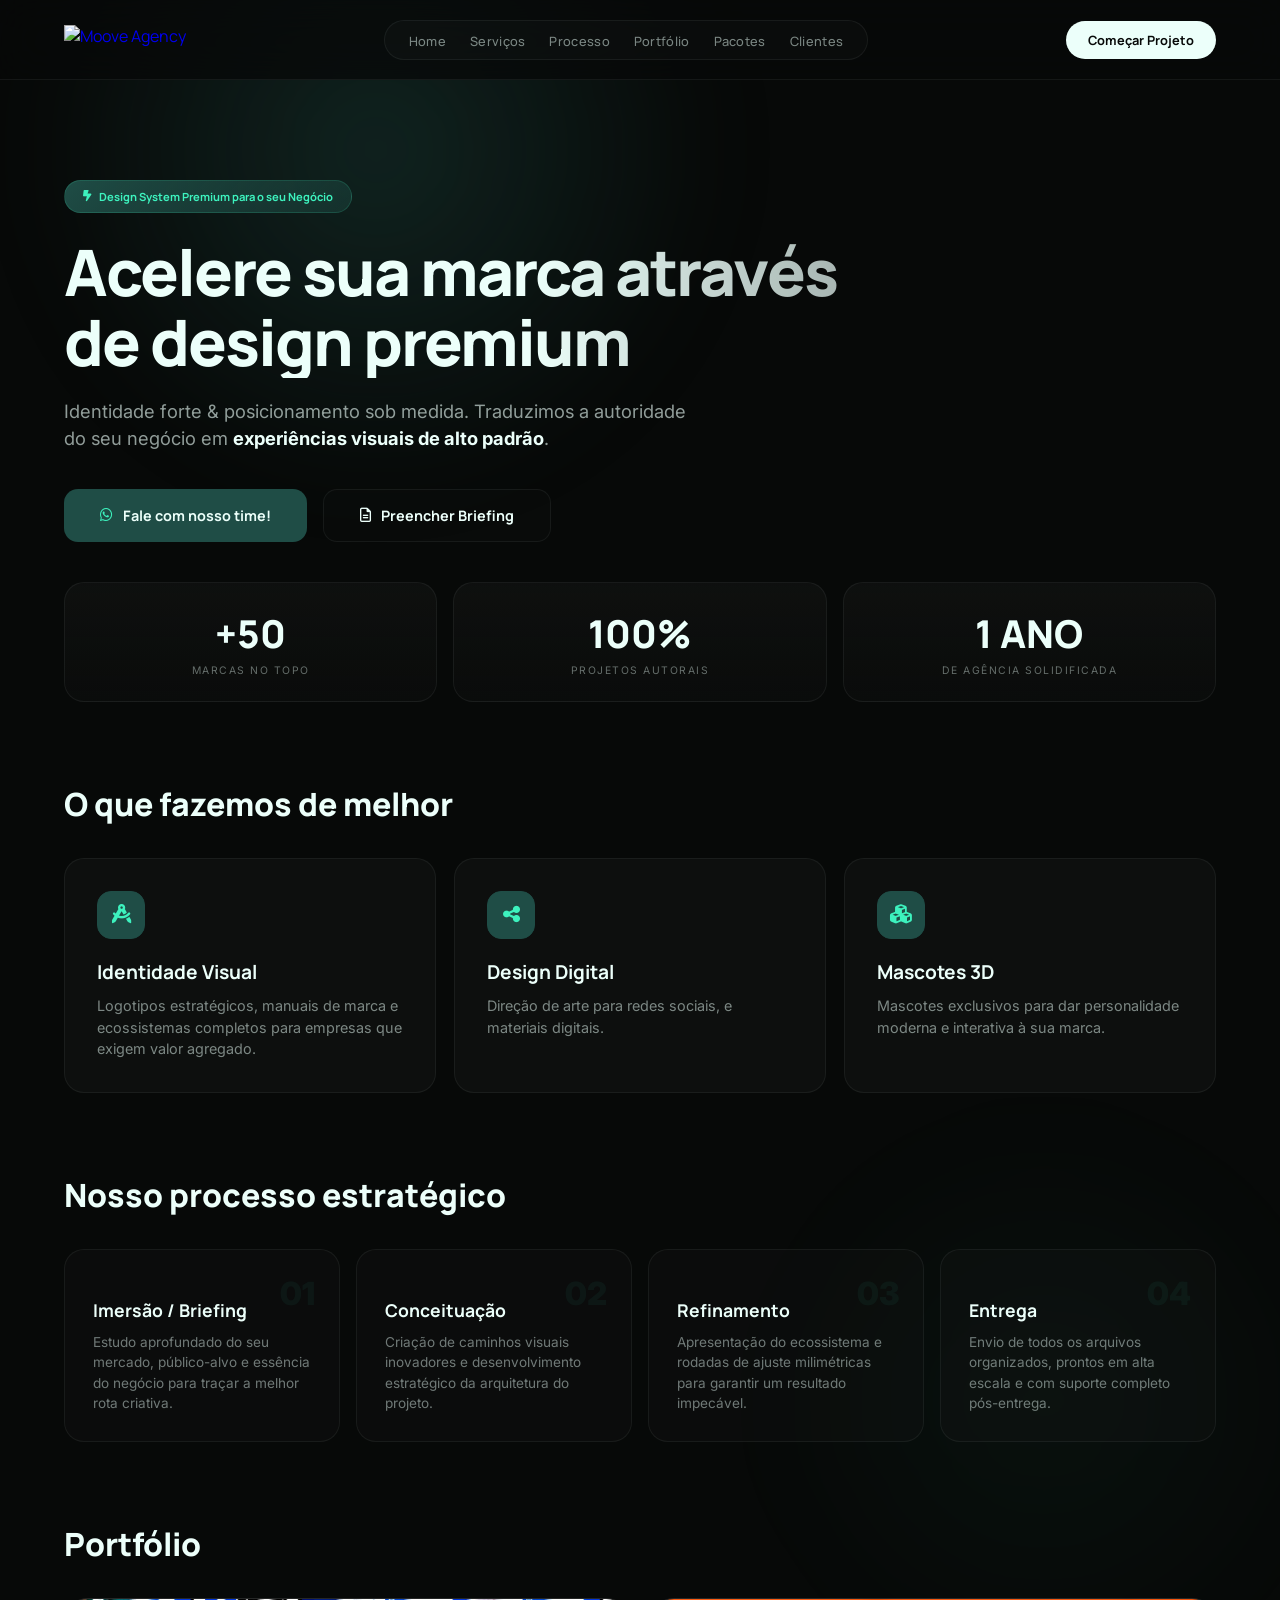
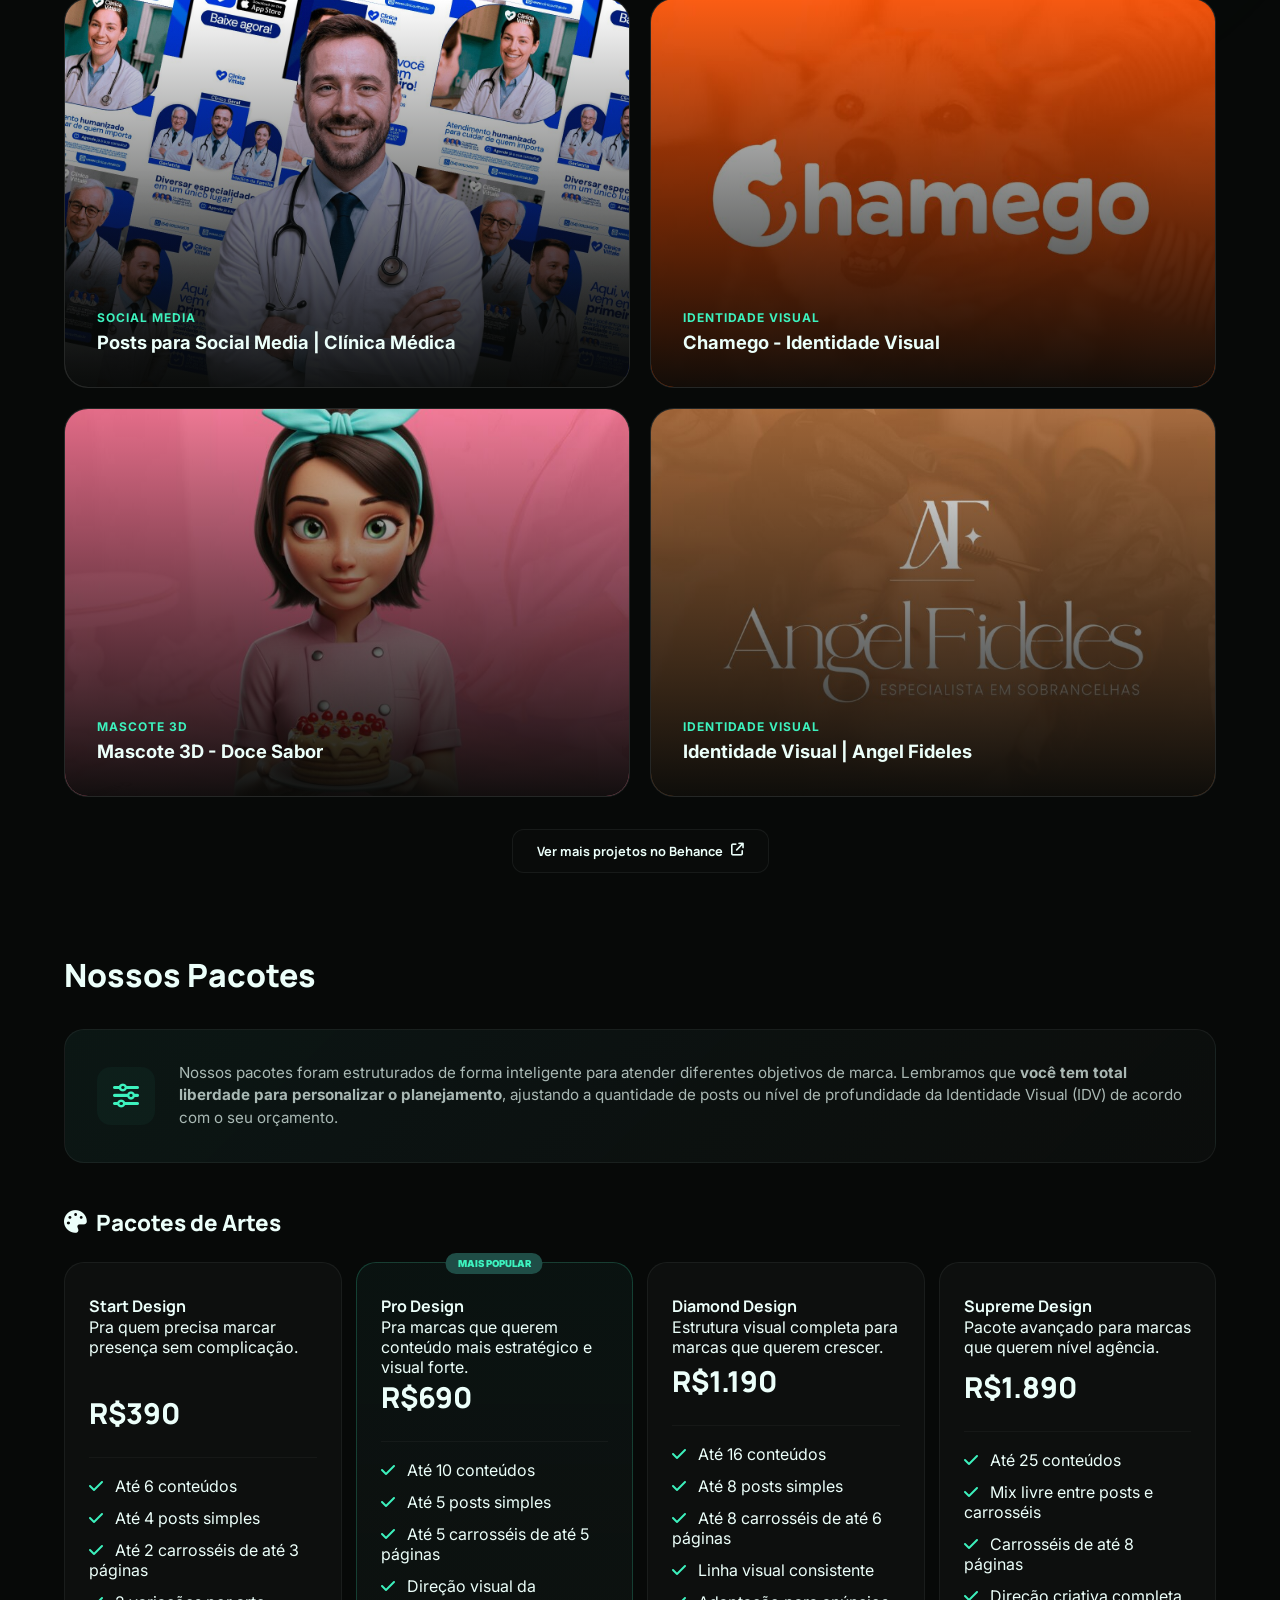
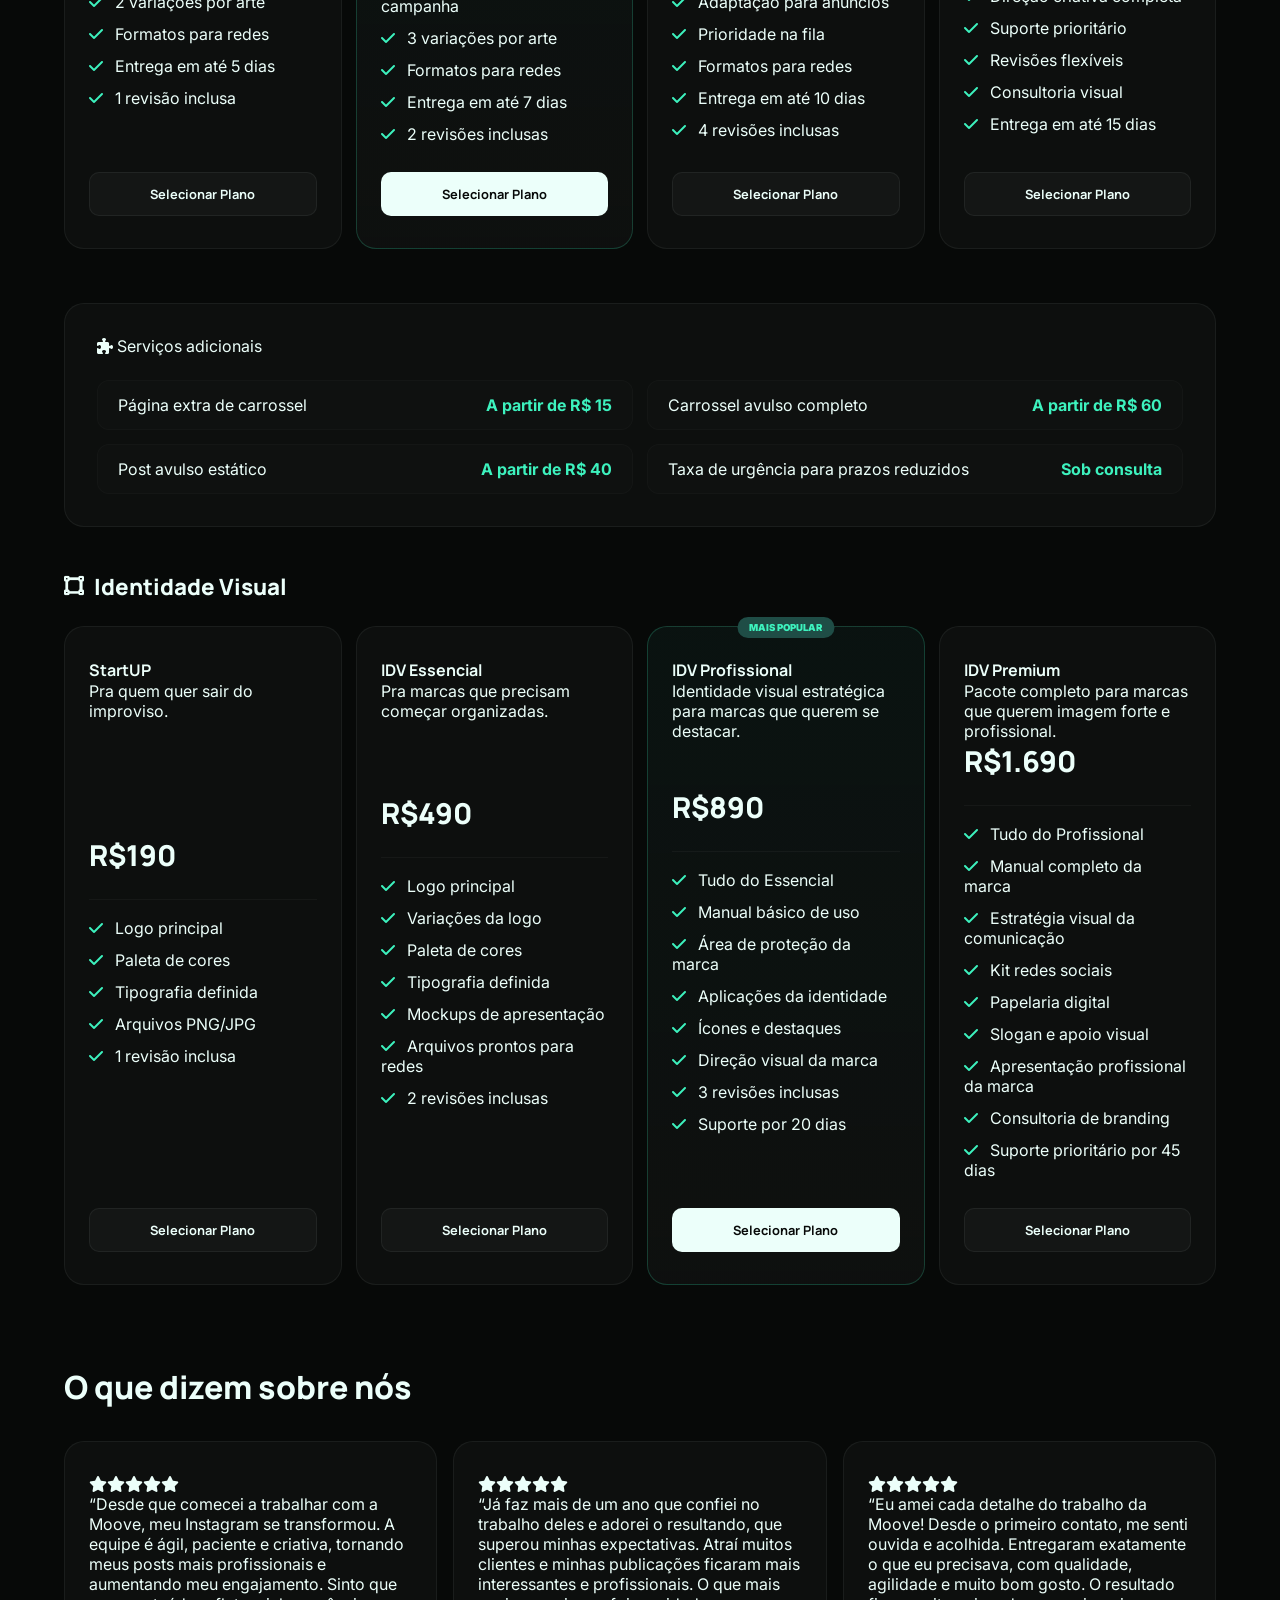
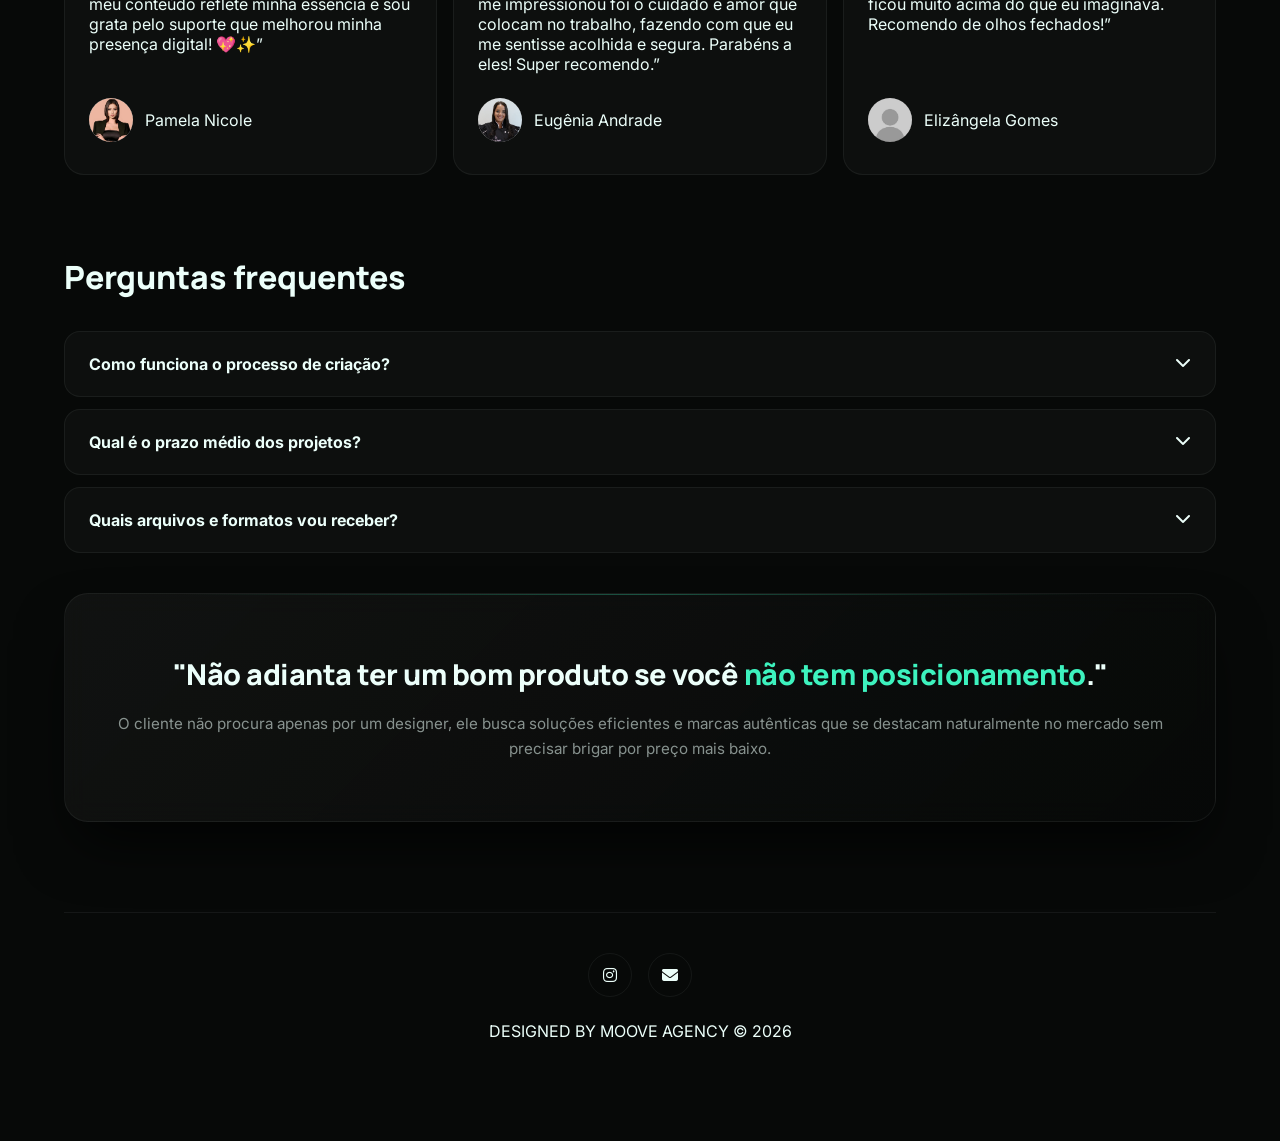
==== index.html @ 84c963df "Add files via upload" ====
<!DOCTYPE html>
<html lang="pt-BR">
<head>
    <meta charset="UTF-8">
    <meta name="viewport" content="width=device-width, initial-scale=1.0, maximum-scale=1.0, user-scalable=no">
    <title>Agência Moove | Design Estratégico & Identidade Visual</title>
    
    <link rel="shortcut icon" type="image/png" href="favicon.png">
    
    <link rel="preconnect" href="https://fonts.googleapis.com">
    <link rel="preconnect" href="https://fonts.gstatic.com" crossorigin>
    <link href="https://fonts.googleapis.com/css2?family=Inter:wght@400;500;600;700;800&family=Manrope:wght@400;500;600;700;800&display=swap" rel="stylesheet">
    <link rel="stylesheet" href="https://cdnjs.cloudflare.com/ajax/libs/font-awesome/6.4.0/css/all.min.css">

    <link rel="stylesheet" href="style.css">
</head>
<body>

    <div class="glow-radial-1"></div>
    <div class="glow-radial-2"></div>
    <div class="liquid-metal-bg" aria-hidden="true"></div>
    <nav class="navbar">
        <div class="nav-container">
            <a href="#home" class="nav-logo">
                <img src="assets/brand/logo-horizontal-negative-color.png" alt="Moove Agency" class="nav-logo-img">
            </a>

            <ul class="nav-menu" id="js-nav-menu">
                <li class="nav-item"><a href="#home">Home</a></li>
                <li class="nav-item"><a href="#servicos">Serviços</a></li>
                <li class="nav-item"><a href="#processo">Processo</a></li>
                <li class="nav-item"><a href="#portfolio">Portfólio</a></li>
                <li class="nav-item"><a href="#pacotes">Pacotes</a></li>
                <li class="nav-item"><a href="#feedbacks">Clientes</a></li>
            </ul>

            <a href="https://wa.me/5562991381761" target="_blank" class="nav-cta">Começar Projeto</a>

            <button class="menu-toggle" id="js-menu-toggle" aria-label="Abrir menu">
                <i class="fa-solid fa-bars"></i>
            </button>
        </div>
    </nav>

    <main class="main-content">
        
        <section class="hero" id="home">
            <div class="hero-badge">
                <i class="fa-solid fa-bolt-lightning"></i> Design System Premium para o seu Negócio
            </div>
            <h1 class="hero-title">Acelere sua marca através de design premium</h1>
            <p class="hero-subtitle">
                Identidade forte & posicionamento sob medida. Traduzimos a autoridade do seu negócio em <span>experiências visuais de alto padrão</span>.
            </p>
            <div class="hero-actions">
                <a href="https://wa.me/5562991381761" target="_blank" class="btn-primary">
                    <i class="fa-brands fa-whatsapp"></i> Fale com nosso time!
                </a>
                <a href="https://docs.google.com/forms/d/e/1FAIpQLSdA20C1iBGjW7S6mSmFt0EdY4CJgG4tihiUQpwRNA09T79xIg/viewform" target="_blank" class="btn-secondary">
                    <i class="fa-regular fa-file-lines"></i> Preencher Briefing
                </a>
            </div>
        </section>

        <section class="stats-grid">
            <div class="stat-card">
                <div class="stat-number">+50</div>
                <div class="stat-desc">Marcas no Topo</div>
            </div>
            <div class="stat-card">
                <div class="stat-number">100%</div>
                <div class="stat-desc">Projetos Autorais</div>
            </div>
            <div class="stat-card">
                <div class="stat-number">1 ANO</div>
                <div class="stat-desc">De Agência Solidificada</div>
            </div>
        </section>

        <section id="servicos">
            <div class="section-header">
                <h2 class="section-title">O que fazemos de melhor</h2>
            </div>
            <div class="services-grid">
                <div class="service-card">
                    <div class="service-icon"><i class="fa-solid fa-compass-drafting"></i></div>
                    <h3 class="service-title">Identidade Visual</h3>
                    <p class="service-text">Logotipos estratégicos, manuais de marca e ecossistemas completos para empresas que exigem valor agregado.</p>
                </div>
                <div class="service-card">
                    <div class="service-icon"><i class="fa-solid fa-share-nodes"></i></div>
                    <h3 class="service-title">Design Digital</h3>
                    <p class="service-text">Direção de arte para redes sociais, e materiais digitais.</p>
                </div>
                <div class="service-card">
                    <div class="service-icon"><i class="fa-solid fa-cubes"></i></div>
                    <h3 class="service-title">Mascotes 3D</h3>
                    <p class="service-text">Mascotes exclusivos para dar personalidade moderna e interativa à sua marca.</p>
                </div>
            </div>
        </section>

        <section id="processo">
            <div class="section-header">
                <h2 class="section-title">Nosso processo estratégico</h2>
            </div>
            <div class="process-grid">
                <div class="process-card">
                    <div class="process-step">01</div>
                    <h3 class="process-title">Imersão / Briefing</h3>
                    <p class="process-text">Estudo aprofundado do seu mercado, público-alvo e essência do negócio para traçar a melhor rota criativa.</p>
                </div>
                <div class="process-card">
                    <div class="process-step">02</div>
                    <h3 class="process-title">Conceituação</h3>
                    <p class="process-text">Criação de caminhos visuais inovadores e desenvolvimento estratégico da arquitetura do projeto.</p>
                </div>
                <div class="process-card">
                    <div class="process-step">03</div>
                    <h3 class="process-title">Refinamento</h3>
                    <p class="process-text">Apresentação do ecossistema e rodadas de ajuste milimétricas para garantir um resultado impecável.</p>
                </div>
                <div class="process-card">
                    <div class="process-step">04</div>
                    <h3 class="process-title">Entrega</h3>
                    <p class="process-text">Envio de todos os arquivos organizados, prontos em alta escala e com suporte completo pós-entrega.</p>
                </div>
            </div>
        </section>

        <section id="portfolio">
            <div class="section-header">
                <h2 class="section-title">Portfólio</h2>
            </div>
            
            <div class="portfolio-grid">
                <a href="https://www.behance.net/gallery/229654613/Posts-para-Social-Media-Clinica-Mdica" target="_blank" class="portfolio-item">
                    <img src="projeto1.jpg" alt="Posts para Social Media | Clínica Médica" class="project-image">
                    <div class="project-overlay">
                        <div class="project-category">Social Media</div>
                        <div class="project-title">Posts para Social Media | Clínica Médica</div>
                    </div>
                </a>

                <a href="https://www.behance.net/gallery/232619649/Chamego-Identidade-Visual" target="_blank" class="portfolio-item">
                    <img src="projeto2.jpg" alt="Chamego - Identidade Visual" class="project-image">
                    <div class="project-overlay">
                        <div class="project-category">Identidade Visual</div>
                        <div class="project-title">Chamego - Identidade Visual</div>
                    </div>
                </a>

                <a href="https://www.behance.net/gallery/222565435/Mascote-3D-Doce-Sabor" target="_blank" class="portfolio-item">
                    <img src="projeto3.jpg" alt="Mascote 3D - Doce Sabor" class="project-image">
                    <div class="project-overlay">
                        <div class="project-category">Mascote 3D</div>
                        <div class="project-title">Mascote 3D - Doce Sabor</div>
                    </div>
                </a>

                <a href="https://www.behance.net/gallery/230006293/Identidade-Visual-Angel-Fideles" target="_blank" class="portfolio-item">
                    <img src="projeto4.jpg" alt="Identidade Visual | Angel Fideles" class="project-image">
                    <div class="project-overlay">
                        <div class="project-category">Identidade Visual</div>
                        <div class="project-title">Identidade Visual | Angel Fideles</div>
                    </div>
                </a>
            </div>

            <div class="view-more-row">
                <a href="https://www.behance.net/mooveagncia1#" target="_blank" class="btn-outline-sm">
                    Ver mais projetos no Behance <i class="fa-solid fa-arrow-up-right-from-square"></i>
                </a>
            </div>
        </section>

        <section id="pacotes">
            <div class="section-header">
                <h2 class="section-title">Nossos Pacotes</h2>
            </div>

            <div class="packages-intro">
                <i class="fa-solid fa-sliders"></i>
                <p>Nossos pacotes foram estruturados de forma inteligente para atender diferentes objetivos de marca. Lembramos que <strong>você tem total liberdade para personalizar o planejamento</strong>, ajustando a quantidade de posts ou nível de profundidade da Identidade Visual (IDV) de acordo com o seu orçamento.</p>
            </div>

            <div class="package-section-title"><i class="fa-solid fa-palette"></i> Pacotes de Artes</div>
            <div class="pricing-grid">
                
                <div class="price-card">
                    <div class="price-header">
                        <h4>Start Design</h4>
                        <p>Pra quem precisa marcar presença sem complicação.</p>
                    </div>
                    <div>
                        <div class="price-value"><span>R$</span>390</div>
                        <ul class="price-features">
                            <li><i class="fa-solid fa-check"></i> Até 6 conteúdos</li>
                            <li><i class="fa-solid fa-check"></i> Até 4 posts simples</li>
                            <li><i class="fa-solid fa-check"></i> Até 2 carrosséis de até 3 páginas</li>
                            <li><i class="fa-solid fa-check"></i> 2 variações por arte</li>
                            <li><i class="fa-solid fa-check"></i> Formatos para redes</li>
                            <li><i class="fa-solid fa-check"></i> Entrega em até 5 dias</li>
                            <li><i class="fa-solid fa-check"></i> 1 revisão inclusa</li>
                        </ul>
                    </div>
                    <a href="https://wa.me/5562991381761?text=Ol%C3%A1!%20Vi%20o%20pacote%20Start%20Design%20no%20site%20e%20tenho%20interesse%20em%20contratar.%20Gostaria%20de%20alinhar%20os%20detalhes%20e%20iniciar%20os%20conte%C3%BAdos%20da%20minha%20marca." target="_blank" class="btn-price-cta">Selecionar Plano</a>
                </div>

                <div class="price-card featured">
                    <div class="price-badge">Mais Popular</div>
                    <div class="price-header">
                        <h4>Pro Design</h4>
                        <p>Pra marcas que querem conteúdo mais estratégico e visual forte.</p>
                    </div>
                    <div>
                        <div class="price-value"><span>R$</span>690</div>
                        <ul class="price-features">
                            <li><i class="fa-solid fa-check"></i> Até 10 conteúdos</li>
                            <li><i class="fa-solid fa-check"></i> Até 5 posts simples</li>
                            <li><i class="fa-solid fa-check"></i> Até 5 carrosséis de até 5 páginas</li>
                            <li><i class="fa-solid fa-check"></i> Direção visual da campanha</li>
                            <li><i class="fa-solid fa-check"></i> 3 variações por arte</li>
                            <li><i class="fa-solid fa-check"></i> Formatos para redes</li>
                            <li><i class="fa-solid fa-check"></i> Entrega em até 7 dias</li>
                            <li><i class="fa-solid fa-check"></i> 2 revisões inclusas</li>
                        </ul>
                    </div>
                    <a href="https://wa.me/5562991381761?text=Ol%C3%A1!%20Vi%20o%20pacote%20Pro%20Design%20no%20site%20e%20gostaria%20de%20entender%20melhor%20como%20funciona%20para%20iniciar%20os%20conte%C3%BAdos%20da%20minha%20empresa." target="_blank" class="btn-price-cta">Selecionar Plano</a>
                </div>

                <div class="price-card">
                    <div class="price-header">
                        <h4>Diamond Design</h4>
                        <p>Estrutura visual completa para marcas que querem crescer.</p>
                    </div>
                    <div>
                        <div class="price-value"><span>R$</span>1.190</div>
                        <ul class="price-features">
                            <li><i class="fa-solid fa-check"></i> Até 16 conteúdos</li>
                            <li><i class="fa-solid fa-check"></i> Até 8 posts simples</li>
                            <li><i class="fa-solid fa-check"></i> Até 8 carrosséis de até 6 páginas</li>
                            <li><i class="fa-solid fa-check"></i> Linha visual consistente</li>
                            <li><i class="fa-solid fa-check"></i> Adaptação para anúncios</li>
                            <li><i class="fa-solid fa-check"></i> Prioridade na fila</li>
                            <li><i class="fa-solid fa-check"></i> Formatos para redes</li>
                            <li><i class="fa-solid fa-check"></i> Entrega em até 10 dias</li>
                            <li><i class="fa-solid fa-check"></i> 4 revisões inclusas</li>
                        </ul>
                    </div>
                    <a href="https://wa.me/5562991381761?text=Ol%C3%A1!%20Tenho%20interesse%20no%20pacote%20Diamond%20Design%20que%20vi%20no%20site.%20Gostaria%20de%20conversar%20sobre%20o%20projeto%20e%20entender%20os%20primeiros%20passos." target="_blank" class="btn-price-cta">Selecionar Plano</a>
                </div>

                <div class="price-card">
                    <div class="price-header">
                        <h4>Supreme Design</h4>
                        <p>Pacote avançado para marcas que querem nível agência.</p>
                    </div>
                    <div>
                        <div class="price-value"><span>R$</span>1.890</div>
                        <ul class="price-features">
                            <li><i class="fa-solid fa-check"></i> Até 25 conteúdos</li>
                            <li><i class="fa-solid fa-check"></i> Mix livre entre posts e carrosséis</li>
                            <li><i class="fa-solid fa-check"></i> Carrosséis de até 8 páginas</li>
                            <li><i class="fa-solid fa-check"></i> Direção criativa completa</li>
                            <li><i class="fa-solid fa-check"></i> Suporte prioritário</li>
                            <li><i class="fa-solid fa-check"></i> Revisões flexíveis</li>
                            <li><i class="fa-solid fa-check"></i> Consultoria visual</li>
                            <li><i class="fa-solid fa-check"></i> Entrega em até 15 dias</li>
                        </ul>
                    </div>
                    <a href="https://wa.me/5562991381761?text=Ol%C3%A1!%20Vi%20o%20pacote%20Supreme%20Design%20no%20site%20e%20tenho%20interesse%20em%20um%20trabalho%20mais%20estrat%C3%A9gico%20e%20completo%20para%20minha%20marca." target="_blank" class="btn-price-cta">Selecionar Plano</a>
                </div>
            </div>

            <div class="addons-box" style="margin-bottom: 44px;">
                <div class="addons-title"><i class="fa-solid fa-puzzle-piece"></i> Serviços adicionais</div>
                <div class="addons-grid">
                    <div class="addon-item">
                        <span class="addon-name">Página extra de carrossel</span>
                        <span class="addon-price">A partir de R$ 15</span>
                    </div>
                    <div class="addon-item">
                        <span class="addon-name">Carrossel avulso completo</span>
                        <span class="addon-price">A partir de R$ 60</span>
                    </div>
                    <div class="addon-item">
                        <span class="addon-name">Post avulso estático</span>
                        <span class="addon-price">A partir de R$ 40</span>
                    </div>
                    <div class="addon-item">
                        <span class="addon-name">Taxa de urgência para prazos reduzidos</span>
                        <span class="addon-price">Sob consulta</span>
                    </div>
                </div>
            </div>

            <div class="package-section-title" style="white-space: nowrap;"><i class="fa-solid fa-vector-square"></i> Identidade Visual</div>
            <div class="pricing-grid">
                
                <div class="price-card">
                    <div class="price-header">
                        <h4>StartUP</h4>
                        <p>Pra quem quer sair do improviso.</p>
                    </div>
                    <div>
                        <div class="price-value"><span>R$</span>190</div>
                        <ul class="price-features">
                            <li><i class="fa-solid fa-check"></i> Logo principal</li>
                            <li><i class="fa-solid fa-check"></i> Paleta de cores</li>
                            <li><i class="fa-solid fa-check"></i> Tipografia definida</li>
                            <li><i class="fa-solid fa-check"></i> Arquivos PNG/JPG</li>
                            <li><i class="fa-solid fa-check"></i> 1 revisão inclusa</li>
                        </ul>
                    </div>
                    <a href="https://wa.me/5562991381761?text=Ol%C3%A1!%20Vi%20o%20pacote%20StartUP%20de%20identidade%20visual%20e%20gostaria%20de%20iniciar%20a%20cria%C3%A7%C3%A3o%20da%20minha%20marca." target="_blank" class="btn-price-cta">Selecionar Plano</a>
                </div>

                <div class="price-card">
                    <div class="price-header">
                        <h4>IDV Essencial</h4>
                        <p>Pra marcas que precisam começar organizadas.</p>
                    </div>
                    <div>
                        <div class="price-value"><span>R$</span>490</div>
                        <ul class="price-features">
                            <li><i class="fa-solid fa-check"></i> Logo principal</li>
                            <li><i class="fa-solid fa-check"></i> Variações da logo</li>
                            <li><i class="fa-solid fa-check"></i> Paleta de cores</li>
                            <li><i class="fa-solid fa-check"></i> Tipografia definida</li>
                            <li><i class="fa-solid fa-check"></i> Mockups de apresentação</li>
                            <li><i class="fa-solid fa-check"></i> Arquivos prontos para redes</li>
                            <li><i class="fa-solid fa-check"></i> 2 revisões inclusas</li>
                        </ul>
                    </div>
                    <a href="https://wa.me/5562991381761?text=Ol%C3%A1!%20Tenho%20interesse%20no%20pacote%20IDV%20Essencial%20que%20vi%20no%20site.%20Gostaria%20de%20entender%20como%20funciona%20o%20processo." target="_blank" class="btn-price-cta">Selecionar Plano</a>
                </div>

                <div class="price-card featured">
                    <div class="price-badge">Mais Popular</div>
                    <div class="price-header">
                        <h4>IDV Profissional</h4>
                        <p>Identidade visual estratégica para marcas que querem se destacar.</p>
                    </div>
                    <div>
                        <div class="price-value"><span>R$</span>890</div>
                        <ul class="price-features">
                            <li><i class="fa-solid fa-check"></i> Tudo do Essencial</li>
                            <li><i class="fa-solid fa-check"></i> Manual básico de uso</li>
                            <li><i class="fa-solid fa-check"></i> Área de proteção da marca</li>
                            <li><i class="fa-solid fa-check"></i> Aplicações da identidade</li>
                            <li><i class="fa-solid fa-check"></i> Ícones e destaques</li>
                            <li><i class="fa-solid fa-check"></i> Direção visual da marca</li>
                            <li><i class="fa-solid fa-check"></i> 3 revisões inclusas</li>
                            <li><i class="fa-solid fa-check"></i> Suporte por 20 dias</li>
                        </ul>
                    </div>
                    <a href="https://wa.me/5562991381761?text=Ol%C3%A1!%20Vi%20o%20pacote%20IDV%20Profissional%20no%20site%20e%20quero%20conversar%20sobre%20o%20posicionamento%20visual%20da%20minha%20marca." target="_blank" class="btn-price-cta">Selecionar Plano</a>
                </div>

                <div class="price-card">
                    <div class="price-header">
                        <h4>IDV Premium</h4>
                        <p>Pacote completo para marcas que querem imagem forte e profissional.</p>
                    </div>
                    <div>
                        <div class="price-value"><span>R$</span>1.690</div>
                        <ul class="price-features">
                            <li><i class="fa-solid fa-check"></i> Tudo do Profissional</li>
                            <li><i class="fa-solid fa-check"></i> Manual completo da marca</li>
                            <li><i class="fa-solid fa-check"></i> Estratégia visual da comunicação</li>
                            <li><i class="fa-solid fa-check"></i> Kit redes sociais</li>
                            <li><i class="fa-solid fa-check"></i> Papelaria digital</li>
                            <li><i class="fa-solid fa-check"></i> Slogan e apoio visual</li>
                            <li><i class="fa-solid fa-check"></i> Apresentação profissional da marca</li>
                            <li><i class="fa-solid fa-check"></i> Consultoria de branding</li>
                            <li><i class="fa-solid fa-check"></i> Suporte prioritário por 45 dias</li>
                        </ul>
                    </div>
                    <a href="https://wa.me/5562991381761?text=Ol%C3%A1!%20Tenho%20interesse%20no%20pacote%20IDV%20Premium.%20Gostaria%20de%20falar%20sobre%20um%20projeto%20mais%20completo%20e%20estrat%C3%A9gico%20para%20minha%20empresa." target="_blank" class="btn-price-cta">Selecionar Plano</a>
                </div>
            </div>
        </section>

        <section id="feedbacks">
            <div class="section-header">
                <h2 class="section-title">O que dizem sobre nós</h2>
            </div>
            
            <div class="testimonials-grid">
                <div class="testimonial-card">
                    <div>
                        <div class="stars-container">
                            <i class="fa-solid fa-star"></i><i class="fa-solid fa-star"></i><i class="fa-solid fa-star"></i><i class="fa-solid fa-star"></i><i class="fa-solid fa-star"></i>
                        </div>
                        <p class="testimonial-text">“Desde que comecei a trabalhar com a Moove, meu Instagram se transformou. A equipe é ágil, paciente e criativa, tornando meus posts mais profissionais e aumentando meu engajamento. Sinto que meu conteúdo reflete minha essência e sou grata pelo suporte que melhorou minha presença digital! 💖✨”</p>
                    </div>
                    <div class="client-profile">
                        <img src="cliente1.png" alt="Pamela Nicole" class="client-avatar">
                        <div class="client-name">Pamela Nicole</div>
                    </div>
                </div>

                <div class="testimonial-card">
                    <div>
                        <div class="stars-container">
                            <i class="fa-solid fa-star"></i><i class="fa-solid fa-star"></i><i class="fa-solid fa-star"></i><i class="fa-solid fa-star"></i><i class="fa-solid fa-star"></i>
                        </div>
                        <p class="testimonial-text">“Já faz mais de um ano que confiei no trabalho deles e adorei o resultando, que superou minhas expectativas. Atraí muitos clientes e minhas publicações ficaram mais interessantes e profissionais. O que mais me impressionou foi o cuidado e amor que colocam no trabalho, fazendo com que eu me sentisse acolhida e segura. Parabéns a eles! Super recomendo.”</p>
                    </div>
                    <div class="client-profile">
                        <img src="cliente2.png" alt="Eugênia Andrade" class="client-avatar">
                        <div class="client-name">Eugênia Andrade</div>
                    </div>
                </div>

                <div class="testimonial-card">
                    <div>
                        <div class="stars-container">
                            <i class="fa-solid fa-star"></i><i class="fa-solid fa-star"></i><i class="fa-solid fa-star"></i><i class="fa-solid fa-star"></i><i class="fa-solid fa-star"></i>
                        </div>
                        <p class="testimonial-text">“Eu amei cada detalhe do trabalho da Moove! Desde o primeiro contato, me senti ouvida e acolhida. Entregaram exatamente o que eu precisava, com qualidade, agilidade e muito bom gosto. O resultado ficou muito acima do que eu imaginava. Recomendo de olhos fechados!”</p>
                    </div>
                    <div class="client-profile">
                        <img src="cliente3.png" alt="Elizângela Gomes" class="client-avatar">
                        <div class="client-name">Elizângela Gomes</div>
                    </div>
                </div>
            </div>
        </section>

        <section id="faq">
            <div class="section-header">
                <h2 class="section-title">Perguntas frequentes</h2>
            </div>
            
            <div class="faq-container">
                <div class="faq-item">
                    <input type="checkbox" id="faq1">
                    <label for="faq1" class="faq-label">Como funciona o processo de criação?</label>
                    <div class="faq-content">
                        <p>Trabalhamos de forma totalmente alinhada ao seu negócio. Passamos pelo briefing estratégico, conceituação visual, rodadas de validação refinadas e entrega de arquivos prontos para o uso comercial com guias de uso.</p>
                    </div>
                </div>

                <div class="faq-item">
                    <input type="checkbox" id="faq2">
                    <label for="faq2" class="faq-label">Qual é o prazo médio dos projetos?</label>
                    <div class="faq-content">
                        <p>O desenvolvimento de uma Identidade Visual Estratégica completa costuma levar entre 15 a 25 dias úteis. Projetos pontuais ou recorrentes de Social Media possuem prazos sob medida para cada cliente.</p>
                    </div>
                </div>

                <div class="faq-item">
                    <input type="checkbox" id="faq3">
                    <label for="faq3" class="faq-label">Quais arquivos e formatos vou receber?</label>
                    <div class="faq-content">
                        <p>Você receberá o ecossistema completo da marca: arquivos vetoriais originais e editáveis (AI, EPS e/ou Figma), formatos prontos para aplicação imediata (PDF, PNG de alta qualidade e JPG), além do manual oficial da marca.</p>
                    </div>
                </div>
            </div>
        </section>

        <section>
            <div class="manifesto-card">
                <h3>"Não adianta ter um bom produto se você <mark>não tem posicionamento</mark>."</h3>
                <p>O cliente não procura apenas por um designer, ele busca soluções eficientes e marcas autênticas que se destacam naturalmente no mercado sem precisar brigar por preço mais baixo.</p>
            </div>
        </section>

        <footer class="footer">
            <div class="social-icons">
                <a href="https://www.instagram.com/moove.agenciadig" target="_blank" class="social-icon-btn" title="Instagram">
                    <i class="fa-brands fa-instagram"></i>
                </a>
                <a href="mailto:mooveagencydigital@gmail.com" class="social-icon-btn" title="E-mail">
                    <i class="fa-solid fa-envelope"></i>
                </a>
            </div>
            <div class="footer-credits">
                DESIGNED BY MOOVE AGENCY © 2026
            </div>
        </footer>

    </main>

    <script>
        document.addEventListener("DOMContentLoaded", function() {
            const menuToggle = document.getElementById('js-menu-toggle');
            const navMenu = document.getElementById('js-nav-menu');
            const menuLinks = document.querySelectorAll('.nav-item a');

            if (menuToggle && navMenu) {
                menuToggle.addEventListener('click', function(e) {
                    e.stopPropagation(); // Evita bugs em cliques fantasmas
                    navMenu.classList.toggle('active');
                    const icon = menuToggle.querySelector('i');
                    if (navMenu.classList.contains('active')) {
                        icon.className = 'fa-solid fa-xmark';
                    } else {
                        icon.className = 'fa-solid fa-bars';
                    }
                });
            }

            // Fechar ao clicar em algum link interno
            menuLinks.forEach(link => {
                link.addEventListener('click', () => {
                    if(navMenu) navMenu.classList.remove('active');
                    if(menuToggle) menuToggle.querySelector('i').className = 'fa-solid fa-bars';
                });
            });
        });
    </script>
</body>
</html>
---- style.css ----
/* --- DESIGN SYSTEM MOOVE (NOVA IDV) --- */
:root {
    --bg-principal: #070908; /* Obsidian Black */
    --verde-deep-tech: #1F4D46; /* Deep Teal */
    --verde-acinzentado: #1F4D46; /* Deep Teal */
    --cinza-grafite: #181918; /* Soft Black */
    --off-white-frio: #ECFFFA; /* Ice Mint */
    
    /* UI */
    --verde-brilhante: #3DF2BE; /* Aqua Mint */
    --bg-card: rgba(24, 25, 24, 0.45);
    --bg-glass: rgba(236, 255, 250, 0.02);
    --borda-glass: rgba(236, 255, 250, 0.06);
    --shadow-premium: 0 30px 60px -15px rgba(0, 0, 0, 0.8);
    --transition-smooth: all 0.5s cubic-bezier(0.16, 1, 0.3, 1);
}

/* --- CONFIGURAÇÕES GERAIS / TRAVA ANTI-VAZAMENTO MOBILE --- */
* {
    margin: 0;
    padding: 0;
    box-sizing: border-box;
    -webkit-font-smoothing: antialiased;
}

html, body {
    width: 100%;
    max-width: 100%;
    overflow-x: hidden;
    background-color: var(--bg-principal);
    color: var(--off-white-frio);
    font-family: 'Inter', sans-serif;
    scroll-behavior: smooth;
}

body {
    position: relative;
    min-height: 100vh;
}

h1, h2, h3, h4,
.nav-logo,
.nav-menu,
.nav-cta,
.btn-primary,
.btn-secondary,
.btn-outline-sm,
.btn-price-cta,
.hero-badge,
.stat-number,
.price-value,
.package-section-title {
    font-family: 'Manrope', sans-serif;
}


body::before {
    content: "";
    position: absolute;
    inset: 0;
    z-index: 1;
    pointer-events: none;
    background-image: 
        linear-gradient(rgba(236, 255, 250, 0.003) 1px, transparent 1px),
        linear-gradient(90deg, rgba(236, 255, 250, 0.003) 1px, transparent 1px);
    background-size: 50px 50px;
    opacity: 0.8;
}

.glow-radial-1 {
    position: absolute;
    width: min(700px, 100vw);
    height: min(700px, 100vw);
    background: radial-gradient(circle, rgba(31, 77, 70, 0.4) 0%, rgba(0,0,0,0) 70%);
    top: -200px;
    left: 2%;
    z-index: 2;
    pointer-events: none;
    filter: blur(40px);
}

.glow-radial-2 {
    position: absolute;
    width: min(600px, 100vw);
    height: min(600px, 100vw);
    background: radial-gradient(circle, rgba(61, 242, 190, 0.04) 0%, rgba(0,0,0,0) 70%);
    top: 1100px;
    right: -5%;
    z-index: 2;
    pointer-events: none;
    filter: blur(50px);
}

.liquid-metal-bg {
    position: absolute;
    top: 60px;
    right: -5%;
    width: 45%;
    max-width: 650px;
    aspect-ratio: 1 / 1;
    background-image: url('assets/brand/symbol-negative-gradient.png');
    background-size: contain;
    background-position: center;
    background-repeat: no-repeat;
    opacity: 0.18;
    filter: contrast(1.05) brightness(1.03);
    mix-blend-mode: screen;
    pointer-events: none;
    z-index: 2;
    animation: floatGlow 8s ease-in-out infinite alternate;
}


/* --- NAVBAR GLASSMORPHIC --- */
.navbar {
    position: fixed;
    top: 0;
    left: 0;
    width: 100%;
    height: 80px;
    background: rgba(7, 9, 8, 0.75);
    backdrop-filter: blur(20px);
    -webkit-backdrop-filter: blur(20px);
    border-bottom: 1px solid var(--borda-glass);
    z-index: 100;
    display: flex;
    justify-content: center;
}

.nav-container {
    width: 100%;
    max-width: 1200px;
    padding: 0 24px;
    display: flex;
    justify-content: space-between;
    align-items: center;
    height: 100%;
}

.nav-logo {
    display: flex;
    align-items: center;
    text-decoration: none;
    transition: var(--transition-smooth);
    z-index: 110;
}

.nav-logo:hover {
    transform: translateY(-1px);
    filter: brightness(1.15);
}

.nav-logo-img {
    display: block;
    height: 30px;
    width: auto;
}

.nav-menu {
    display: flex;
    gap: 24px;
    list-style: none;
    background: rgba(236, 255, 250, 0.02);
    padding: 8px 24px;
    border-radius: 100px;
    border: 1px solid var(--borda-glass);
}

.nav-item a {
    text-decoration: none;
    color: rgba(236, 255, 250, 0.5);
    font-size: 0.8rem;
    font-weight: 500;
    transition: var(--transition-smooth);
    position: relative;
    letter-spacing: 0.3px;
}

.nav-item a:hover {
    color: var(--off-white-frio);
}

.nav-item a::after {
    content: '';
    position: absolute;
    bottom: -6px;
    left: 50%;
    width: 0;
    height: 2px;
    background: var(--verde-brilhante);
    transition: var(--transition-smooth);
    transform: translateX(-50%);
}

.nav-item a:hover::after {
    width: 100%;
}

.nav-cta {
    background: var(--off-white-frio);
    color: var(--bg-principal);
    padding: 10px 22px;
    border-radius: 100px;
    text-decoration: none;
    font-size: 0.8rem;
    font-weight: 700;
    transition: var(--transition-smooth);
    z-index: 110;
}

.nav-cta:hover {
    background: var(--verde-brilhante);
    box-shadow: 0 10px 25px rgba(61, 242, 190, 0.25);
    transform: translateY(-2px);
}

/* BOTÃO DE ATIVAÇÃO DO MENU MÓVEL */
.menu-toggle {
    display: none;
    background: none;
    border: none;
    color: var(--off-white-frio);
    cursor: pointer;
    transition: var(--transition-smooth);
    z-index: 120;
}

/* --- MAIN CONTENT & LAYOUTS --- */
.main-content {
    width: 100%;
    max-width: 1200px;
    margin: 0 auto;
    padding: 140px 24px 60px 24px;
    position: relative;
    z-index: 10;
}

.hero {
    text-align: left;
    padding: 40px 0;
    max-width: 780px;
    position: relative;
    z-index: 5;
    isolation: isolate;
    animation: fadeInUp 0.8s cubic-bezier(0.16, 1, 0.3, 1) forwards;
}

.hero > * {
    position: relative;
    z-index: 2;
}


.hero-badge {
    display: inline-flex;
    align-items: center;
    gap: 8px;
    background: linear-gradient(135deg, var(--verde-deep-tech), rgba(31, 77, 70, 0.4));
    border: 1px solid rgba(61, 242, 190, 0.15);
    padding: 8px 18px;
    border-radius: 100px;
    font-size: 0.7rem;
    font-weight: 700;
    color: var(--verde-brilhante);
    margin-bottom: 24px;
}

.hero-title {
    font-size: clamp(2.2rem, 5vw, 4.2rem); 
    font-weight: 900;
    letter-spacing: -2px;
    line-height: 1.1;
    margin-bottom: 20px;
    background: linear-gradient(to right, #ECFFFA 60%, rgba(236, 255, 250, 0.7));
    -webkit-background-clip: text;
    -webkit-text-fill-color: transparent;
}

.hero-subtitle {
    font-size: clamp(1rem, 2vw, 1.15rem);
    color: rgba(236, 255, 250, 0.6);
    line-height: 1.5;
    max-width: 645px;
    margin-bottom: 36px;
}

.hero-subtitle span {
    color: var(--off-white-frio);
    font-weight: 700;
}

.hero-actions {
    display: flex;
    flex-wrap: wrap;
    gap: 16px;
}

.btn-primary {
    display: inline-flex;
    align-items: center;
    gap: 10px;
    background: var(--verde-acinzentado);
    color: var(--off-white-frio);
    padding: 16px 36px;
    border-radius: 14px;
    text-decoration: none;
    font-weight: 700;
    font-size: 0.9rem;
    transition: var(--transition-smooth);
}

.btn-primary i {
    color: var(--verde-brilhante);
    transition: var(--transition-smooth);
}

.btn-primary:hover {
    transform: translateY(-3px);
    background: var(--off-white-frio);
    color: var(--bg-principal);
    box-shadow: 0 20px 40px rgba(0, 0, 0, 0.3);
}

.btn-primary:hover i {
    color: var(--bg-principal);
    transform: translateX(3px);
}

.btn-secondary {
    display: inline-flex;
    align-items: center;
    gap: 10px;
    background: rgba(236, 255, 250, 0.01);
    border: 1px solid var(--borda-glass);
    color: var(--off-white-frio);
    padding: 16px 36px;
    border-radius: 14px;
    text-decoration: none;
    font-weight: 700;
    font-size: 0.9rem;
    transition: var(--transition-smooth);
}

.btn-secondary:hover {
    background: rgba(236, 255, 250, 0.05);
    border-color: rgba(236, 255, 250, 0.2);
    transform: translateY(-2px);
}

.stats-grid {
    display: grid;
    grid-template-columns: repeat(3, 1fr);
    gap: 16px;
    margin-bottom: 80px;
}

.stat-card {
    background: linear-gradient(180deg, var(--bg-card), rgba(24, 25, 24, 0.2));
    border: 1px solid var(--borda-glass);
    border-radius: 20px;
    padding: 24px 20px;
    text-align: center;
    transition: var(--transition-smooth);
}

.stat-card:hover {
    background: rgba(31, 77, 70, 0.25);
    border-color: rgba(61, 242, 190, 0.25);
    transform: translateY(-3px);
}

.stat-number {
    font-size: clamp(1.8rem, 4vw, 2.4rem);
    font-weight: 900;
    margin-bottom: 4px;
}

.stat-desc {
    font-size: 0.65rem;
    text-transform: uppercase;
    letter-spacing: 1.5px;
    color: rgba(236, 255, 250, 0.4);
}

.services-grid {
    display: grid;
    grid-template-columns: repeat(3, 1fr);
    gap: 18px;
}

.service-card {
    background: var(--bg-card);
    border: 1px solid var(--borda-glass);
    border-radius: 20px;
    padding: 32px;
    transition: var(--transition-smooth);
}

.service-card:hover {
    background: rgba(236, 255, 250, 0.03);
    border-color: rgba(61, 242, 190, 0.2);
    transform: translateY(-5px);
}

.service-icon {
    width: 48px;
    height: 48px;
    background: var(--verde-deep-tech);
    border: 1px solid var(--verde-acinzentado);
    border-radius: 14px;
    display: flex;
    justify-content: center;
    align-items: center;
    font-size: 1.2rem;
    color: var(--verde-brilhante);
    margin-bottom: 20px;
}

.service-title {
    font-size: 1.2rem;
    font-weight: 700;
    margin-bottom: 10px;
}

.service-text {
    font-size: 0.9rem;
    line-height: 1.5;
    color: rgba(236, 255, 250, 0.5);
}

.process-grid {
    display: grid;
    grid-template-columns: repeat(4, 1fr);
    gap: 16px;
}

.process-card {
    background: rgba(24, 25, 24, 0.25);
    border: 1px solid var(--borda-glass);
    border-radius: 20px;
    padding: 28px;
    position: relative;
    transition: var(--transition-smooth);
}

.process-card:hover {
    border-color: var(--verde-brilhante);
    background: var(--bg-card);
    transform: translateY(-4px);
}

.process-step {
    position: absolute;
    top: 24px;
    right: 24px;
    font-size: 2rem;
    font-weight: 900;
    color: rgba(61, 242, 190, 0.05);
}

.process-title {
    font-size: 1.1rem;
    font-weight: 700;
    margin-top: 20px;
    margin-bottom: 10px;
}

.process-text {
    font-size: 0.85rem;
    line-height: 1.5;
    color: rgba(236, 255, 250, 0.45);
}

.portfolio-grid {
    display: grid;
    grid-template-columns: repeat(2, 1fr);
    gap: 20px;
}

.portfolio-item {
    position: relative;
    border-radius: 24px;
    overflow: hidden;
    aspect-ratio: 16 / 11;
    border: 1px solid var(--borda-glass);
    background: var(--cinza-grafite);
    transition: var(--transition-smooth);
}

.portfolio-item .project-image {
    width: 100%;
    height: 100%;
    object-fit: cover;
    transition: transform 0.8s cubic-bezier(0.16, 1, 0.3, 1);
}

.portfolio-item .project-overlay {
    position: absolute;
    inset: 0;
    background: linear-gradient(to top, rgba(7, 9, 8, 0.95) 0%, rgba(7, 9, 8, 0.4) 60%, transparent 100%);
    padding: 32px;
    display: flex;
    flex-direction: column;
    justify-content: flex-end;
    z-index: 3;
}

.portfolio-item .project-category {
    color: var(--verde-brilhante);
    font-size: 0.75rem;
    text-transform: uppercase;
    letter-spacing: 1px;
    font-weight: 700;
    margin-bottom: 6px;
}

.portfolio-item .project-title {
    color: var(--off-white-frio);
    font-size: 1.15rem;
    font-weight: 700;
    line-height: 1.3;
}

.portfolio-item:hover {
    transform: translateY(-6px);
    border-color: rgba(61, 242, 190, 0.3);
    box-shadow: var(--shadow-premium);
}

.portfolio-item:hover .project-image {
    transform: scale(1.04);
}

.view-more-row {
    text-align: center;
    margin-top: 32px;
}

.btn-outline-sm {
    display: inline-flex;
    align-items: center;
    gap: 8px;
    background: rgba(236, 255, 250, 0.01);
    border: 1px solid var(--borda-glass);
    color: var(--off-white-frio);
    padding: 12px 24px;
    border-radius: 12px;
    text-decoration: none;
    font-size: 0.8rem;
    font-weight: 700;
    transition: var(--transition-smooth);
}

.btn-outline-sm:hover {
    background: var(--off-white-frio);
    color: var(--bg-principal);
}

.packages-intro {
    background: linear-gradient(135deg, rgba(31, 77, 70, 0.2) 0%, rgba(24, 25, 24, 0.3) 100%);
    border: 1px solid var(--borda-glass);
    padding: 32px;
    border-radius: 20px;
    margin-bottom: 36px;
    display: flex;
    align-items: center;
    gap: 24px;
}

.packages-intro i {
    font-size: 1.6rem;
    color: var(--verde-brilhante);
    background: rgba(61, 242, 190, 0.04);
    padding: 16px;
    border-radius: 14px;
}

.packages-intro p {
    font-size: 0.95rem;
    line-height: 1.5;
    color: rgba(236, 255, 250, 0.7);
}

.package-section-title {
    font-size: 1.4rem;
    font-weight: 900;
    margin: 44px 0 24px 0;
    display: flex;
    align-items: center;
    gap: 10px;
}

.pricing-grid {
    display: grid;
    grid-template-columns: repeat(4, 1fr);
    gap: 14px;
}

.price-card {
    background: var(--bg-card);
    border: 1px solid var(--borda-glass);
    border-radius: 20px;
    padding: 32px 24px;
    display: flex;
    flex-direction: column;
    justify-content: space-between;
    transition: var(--transition-smooth);
    position: relative;
}

.price-card.featured {
    border-color: rgba(61, 242, 190, 0.2);
    background: linear-gradient(to bottom, rgba(31, 77, 70, 0.15), var(--bg-card));
}

.price-badge {
    position: absolute;
    top: -10px;
    left: 50%;
    transform: translateX(-50%);
    background: var(--verde-acinzentado);
    color: var(--verde-brilhante);
    font-size: 0.6rem;
    text-transform: uppercase;
    font-weight: 900;
    padding: 5px 12px;
    border-radius: 100px;
}

.price-card:hover {
    transform: translateY(-5px);
    border-color: var(--verde-brilhante);
    box-shadow: var(--shadow-premium);
}

.price-value {
    font-size: 1.8rem;
    font-weight: 900;
    margin-bottom: 24px;
}

.price-features {
    list-style: none;
    margin-bottom: 28px;
    border-top: 1px solid rgba(236, 255, 250, 0.04);
    padding-top: 18px;
    display: flex;
    flex-direction: column;
    gap: 12px;
}

.price-features li i {
    color: var(--verde-brilhante);
    margin-right: 8px;
}

.btn-price-cta {
    width: 100%;
    background: rgba(236, 255, 250, 0.03);
    border: 1px solid var(--borda-glass);
    color: var(--off-white-frio);
    padding: 12px;
    border-radius: 10px;
    text-align: center;
    text-decoration: none;
    font-size: 0.8rem;
    font-weight: 700;
    transition: var(--transition-smooth);
}

.price-card.featured .btn-price-cta {
    background: var(--off-white-frio);
    color: var(--bg-principal);
}

.price-card:hover .btn-price-cta {
    background: var(--verde-brilhante);
    color: var(--bg-principal);
    border-color: transparent;
}

.addons-box {
    background: var(--bg-card);
    border: 1px solid var(--borda-glass);
    border-radius: 20px;
    padding: 32px;
    margin-top: 54px;
}

.addons-box h3,
.addons-box .package-section-title,
.addons-box > div:first-of-type {
    margin-bottom: 24px !important;
}

.addons-grid {
    display: grid;
    grid-template-columns: repeat(2, 1fr);
    gap: 14px;
}

.addon-item {
    display: flex;
    justify-content: space-between;
    align-items: center;
    padding: 14px 20px;
    background: rgba(236, 255, 250, 0.01);
    border-radius: 12px;
    border: 1px solid rgba(236, 255, 250, 0.02);
    transition: var(--transition-smooth);
}

.addon-item:hover {
    background: rgba(236, 255, 250, 0.03);
    border-color: rgba(61, 242, 190, 0.15);
}

.addon-price {
    color: var(--verde-brilhante);
    font-weight: 700;
}

.testimonials-grid {
    display: grid;
    grid-template-columns: repeat(3, 1fr);
    gap: 16px;
}

.testimonial-card {
    background: var(--bg-card);
    border: 1px solid var(--borda-glass);
    border-radius: 20px;
    padding: 32px 24px;
    display: flex;
    flex-direction: column;
    justify-content: space-between;
    transition: var(--transition-smooth);
}

.testimonial-card:hover {
    border-color: rgba(61, 242, 190, 0.2);
    transform: translateY(-4px);
}

.client-profile {
    display: flex;
    align-items: center;
    gap: 12px;
    margin-top: 24px;
}

.client-avatar {
    width: 44px !important;
    height: 44px !important;
    max-width: 44px !important;
    max-height: 44px !important;
    border-radius: 50% !important;
    object-fit: cover !important;
    display: block !important;
}

.faq-container {
    display: flex;
    flex-direction: column;
    gap: 12px;
}

.faq-item {
    background: var(--bg-card);
    border: 1px solid var(--borda-glass);
    border-radius: 16px;
    overflow: hidden;
    transition: var(--transition-smooth);
}

.faq-item input[type="checkbox"] {
    display: none;
}

.faq-label {
    display: flex;
    justify-content: space-between;
    padding: 22px 24px;
    font-weight: 700;
    cursor: pointer;
}

.faq-label::after {
    content: '\f078';
    font-family: 'Font Awesome 5 Free';
    font-weight: 900;
    transition: transform 0.3s ease;
}

.faq-content {
    max-height: 0;
    overflow: hidden;
    padding: 0 24px;
    transition: all 0.4s cubic-bezier(0.16, 1, 0.3, 1);
    color: rgba(236, 255, 250, 0.5);
}

.faq-item input[type="checkbox"]:checked ~ .faq-content {
    max-height: 200px;
    padding: 0 24px 22px 24px;
}

.faq-item input[type="checkbox"]:checked ~ .faq-label::after {
    transform: rotate(180deg);
}

.manifesto-card {
    background: linear-gradient(135deg, rgba(24, 25, 24, 0.6) 0%, rgba(7, 9, 8, 0.8) 100%);
    backdrop-filter: blur(12px);
    -webkit-backdrop-filter: blur(12px);
    border: 1px solid var(--borda-glass);
    border-radius: 24px;
    padding: 60px 40px;
    margin-top: 40px;
    text-align: center;
    box-shadow: var(--shadow-premium);
    position: relative;
    overflow: hidden;
}

.manifesto-card::before {
    content: '';
    position: absolute;
    top: 0;
    left: 10%;
    width: 80%;
    height: 1px;
    background: linear-gradient(90deg, transparent, rgba(61, 242, 190, 0.3), transparent);
}

.manifesto-card h3 {
    font-size: clamp(1.3rem, 2.5vw, 1.8rem);
    font-weight: 800;
    line-height: 1.4;
    letter-spacing: -0.5px;
    margin-bottom: 18px;
    color: var(--off-white-frio);
}

.manifesto-card mark {
    background: none;
    color: var(--verde-brilhante);
    font-weight: 900;
}

.manifesto-card p {
    font-size: clamp(0.85rem, 1.5vw, 0.95rem);
    line-height: 1.6;
    color: rgba(236, 255, 250, 0.55);
}

.section-header {
    margin: 80px 0 32px 0;
}

.section-title {
    font-size: 2rem;
    font-weight: 900;
}

.footer {
    margin-top: 90px;
    border-top: 1px solid var(--borda-glass);
    padding: 40px 0;
    display: flex;
    flex-direction: column;
    align-items: center;
    gap: 24px;
}

.social-icons {
    display: flex;
    gap: 16px;
}

.social-icon-btn {
    width: 44px;
    height: 44px;
    border: 1px solid var(--borda-glass);
    color: var(--off-white-frio);
    border-radius: 50%;
    display: flex;
    justify-content: center;
    align-items: center;
    text-decoration: none;
    transition: var(--transition-smooth);
}

.social-icon-btn:hover {
    background: var(--off-white-frio);
    color: var(--bg-principal);
    transform: scale(1.1);
}

@keyframes fadeInUp {
    from { opacity: 0; transform: translateY(30px); }
    to { opacity: 1; transform: translateY(0); }
}

@keyframes floatGlow {
    0% { transform: translateY(0px) scale(1); opacity: 0.14; }
    100% { transform: translateY(-15px) scale(1.02); opacity: 0.22; }
}

@keyframes floatGlowMobile {
    0% { transform: translateX(50%) translateY(0px) scale(1); opacity: 0.09; }
    100% { transform: translateX(50%) translateY(-12px) scale(1.02); opacity: 0.16; }
}


/* ==========================================================================
   COMPORTAMENTO ADAPTATIVO & AJUSTES EXCLUSIVOS PARA MOBILE (< 768px)
   ========================================================================== */
@media (max-width: 1100px) {
    .pricing-grid { grid-template-columns: repeat(2, 1fr); }
    .services-grid { grid-template-columns: repeat(2, 1fr); }
    .process-grid { grid-template-columns: repeat(2, 1fr); }
}

@media (max-width: 968px) {
    .portfolio-grid { grid-template-columns: 1fr; }
    .testimonials-grid { grid-template-columns: 1fr; }
    .addons-grid { grid-template-columns: 1fr; }
}

@media (max-width: 768px) {

    /* Ativar e expandir o botão Hambúrguer na extrema DIREITA */
    .menu-toggle { 
        display: block !important; 
        font-size: 2rem !important; /* Botão visivelmente maior */
        padding: 12px 16px !important; /* Área de toque muito maior */
        order: 3 !important; /* Força ficar na extrema direita */
    }

    /* Centralizar o CTA "Começar Projeto" no MEIO */
    .navbar .nav-cta {
        display: inline-block !important; /* Garante que ele continue visível */
        font-size: 0.85rem !important;
        padding: 8px 18px !important;
        order: 2 !important; /* Coloca-o no centro da distribuição flexbox */
        margin: 0 auto !important; /* Empurra o botão para alinhar centralizado */
    }

    /* Garantir a logo posicionada na ESQUERDA */
    .nav-logo {
        order: 1 !important;
    }

    /* Transformar barra de links no painel suspenso Ultra Glassmorphism */
    .nav-menu { 
        display: flex !important;
        flex-direction: column !important;
        gap: 24px !important;
        position: fixed !important;
        top: 80px !important;
        left: 0 !important;
        width: 100% !important;
        background: rgba(7, 9, 8, 0.98) !important; /* Ligeiramente mais denso para evitar vazamentos visuais */
        backdrop-filter: blur(35px) !important;
        -webkit-backdrop-filter: blur(35px) !important;
        border-bottom: 1px solid var(--borda-glass) !important;
        border-radius: 0 0 24px 24px !important;
        padding: 40px 24px !important;
        border-left: none !important;
        border-right: none !important;
        
        /* Oculto inicialmente por omissão */
        opacity: 0 !important;
        transform: translateY(-20px) !important;
        pointer-events: none !important;
        transition: transform 0.4s cubic-bezier(0.16, 1, 0.3, 1), opacity 0.3s ease !important;
        z-index: 99 !important;
    }

    /* Classe injetada via JS quando ativado */
    .nav-menu.active {
        opacity: 1 !important;
        transform: translateY(0) !important;
        pointer-events: auto !important;
    }

    .nav-item {
        width: 100% !important;
        text-align: center !important;
    }

    .nav-item a {
        font-size: 1.2rem !important;
        display: block !important;
        padding: 10px 0 !important;
        color: rgba(236, 255, 250, 0.8) !important;
        width: 100% !important;
    }

    /* Adaptação e correção de blocos Mobile */
    .stats-grid { grid-template-columns: 1fr; }
    .services-grid { grid-template-columns: 1fr; }
    .process-grid { grid-template-columns: 1fr; }
    .hero-actions { flex-direction: column; }
    .btn-primary, .btn-secondary { width: 100%; justify-content: center; }
    .manifesto-card { padding: 40px 20px; }
    .packages-intro { flex-direction: column; text-align: center; }
    .main-content { padding-top: 110px; }

    .liquid-metal-bg {
        display: block !important;
        width: 82% !important;
        max-width: 340px !important;
        top: 20px !important;
        right: 50% !important;
        opacity: 0.12 !important;
        animation: floatGlowMobile 6s ease-in-out infinite alternate !important;
    }

    .package-section-title {
        margin: 20px 0 12px 0 !important;
        font-size: 1.25rem;
    }
    
    .addons-box { 
        margin-top: 24px; 
        padding: 24px 16px; 
    }
    
    .addons-box h3, 
    .addons-box .package-section-title {
        margin-bottom: 16px !important;
    }

    .addons-grid {
        display: flex !important;
        flex-direction: column !important;
        gap: 10px !important;
    }

    .addon-item {
        display: flex !important;
        flex-direction: row !important;
        justify-content: space-between !important;
        align-items: center !important;
        padding: 16px 18px !important;
        text-align: left !important;
    }

    .addon-item span:first-child,
    .addon-item p:first-child {
        text-align: left !important;
        font-weight: 500;
        padding-right: 10px;
    }

    .addon-price {
        text-align: right !important;
        white-space: nowrap !important;
    }

    /* Carrossel de preços por Swipe Horizontal no Mobile */
    .pricing-grid {
        display: flex !important;
        overflow-x: auto !important;
        scroll-snap-type: x mandatory !important;
        scroll-behavior: smooth !important;
        -webkit-overflow-scrolling: touch !important;
        gap: 16px !important;
        padding: 20px 4px !important;
    }

    .pricing-grid::-webkit-scrollbar { display: none !important; }
    .pricing-grid { -ms-overflow-style: none !important; scrollbar-width: none !important; }

    .price-card {
        flex: 0 0 85% !important;
        scroll-snap-align: center !important;
        max-width: 320px !important;
    }
}
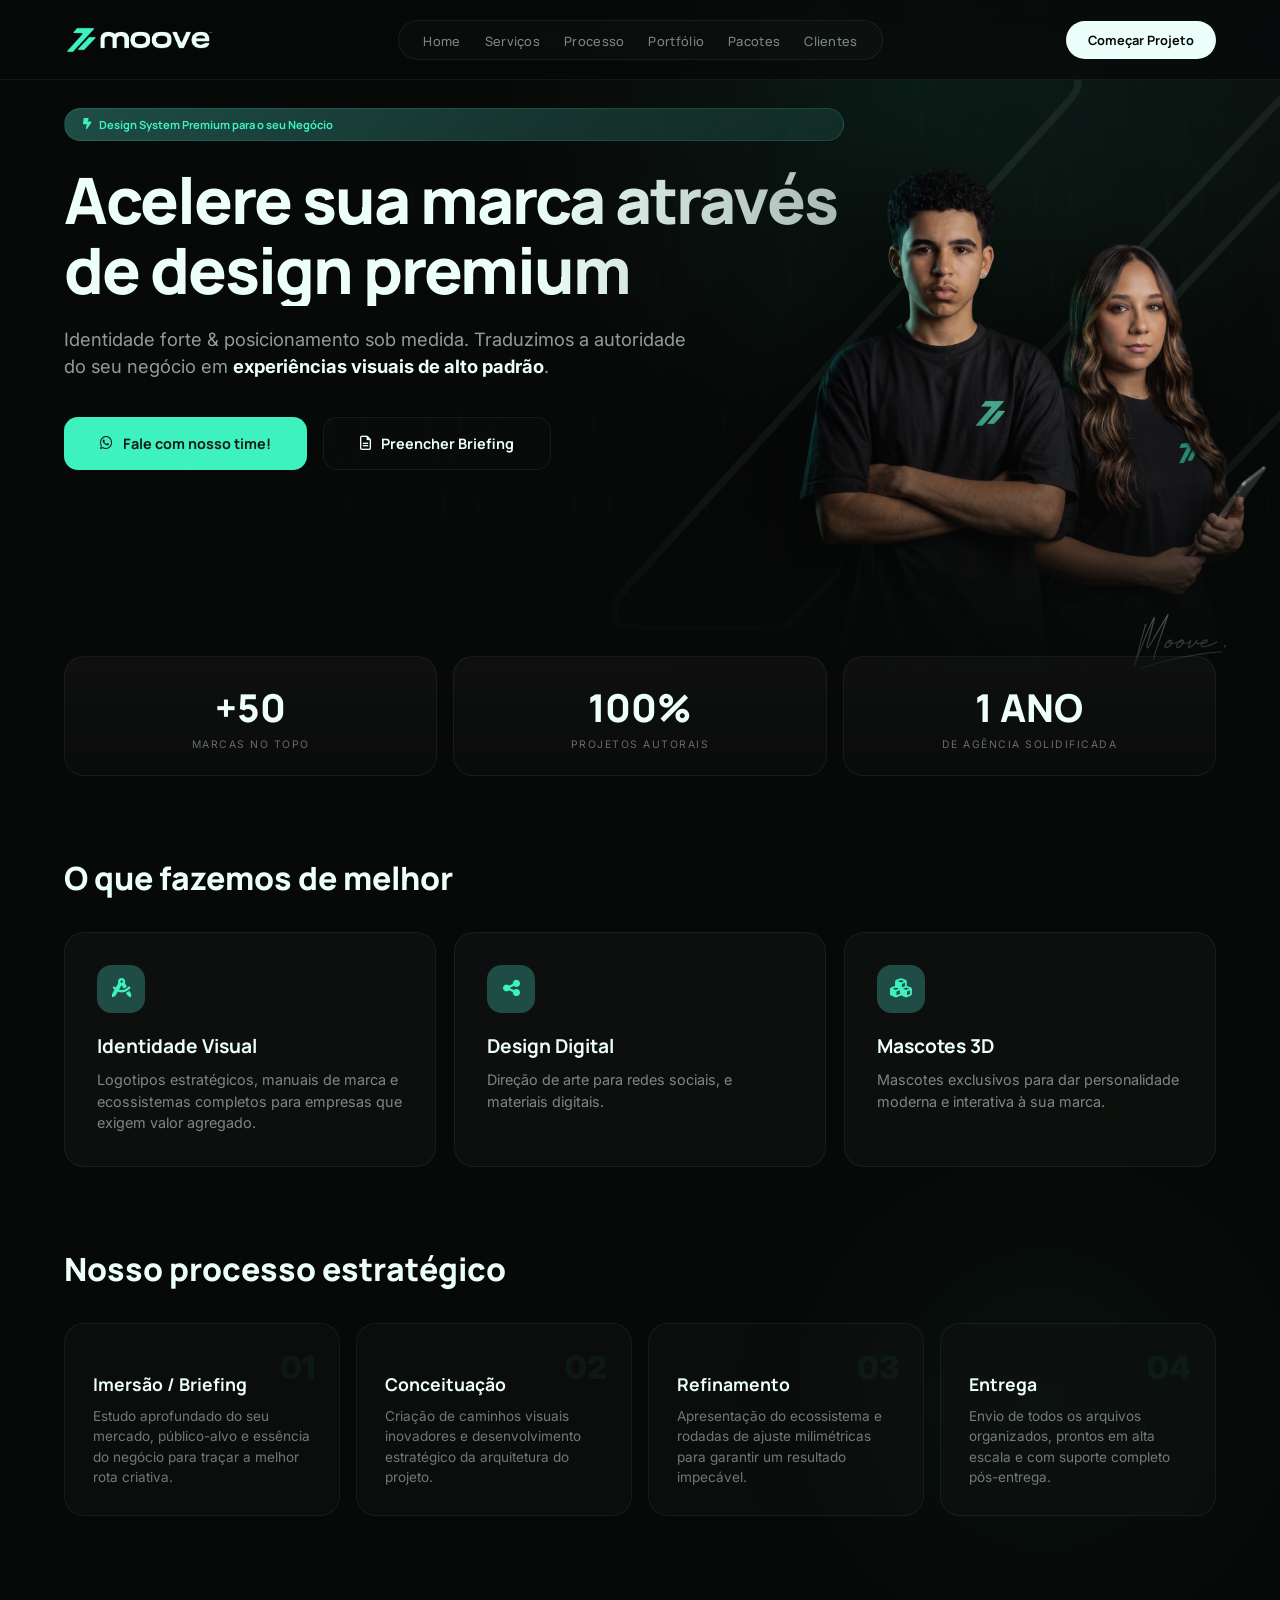
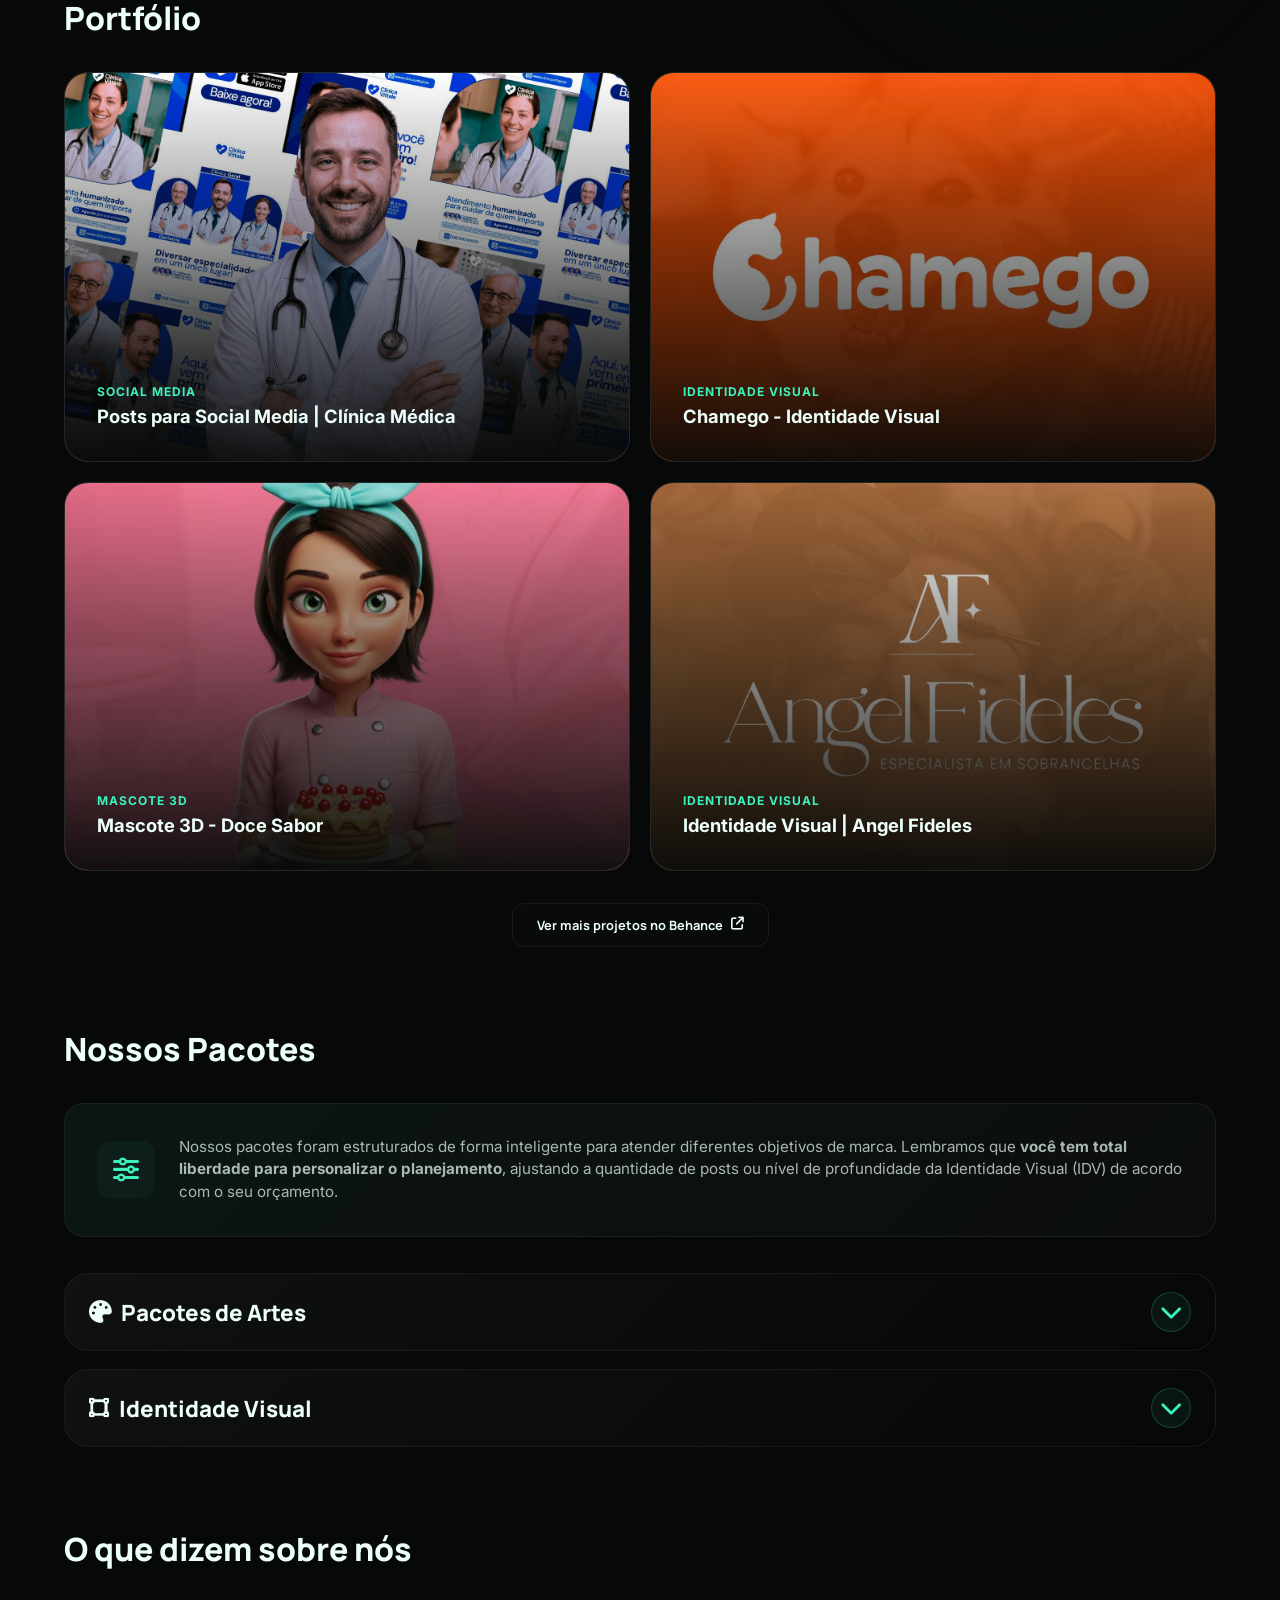
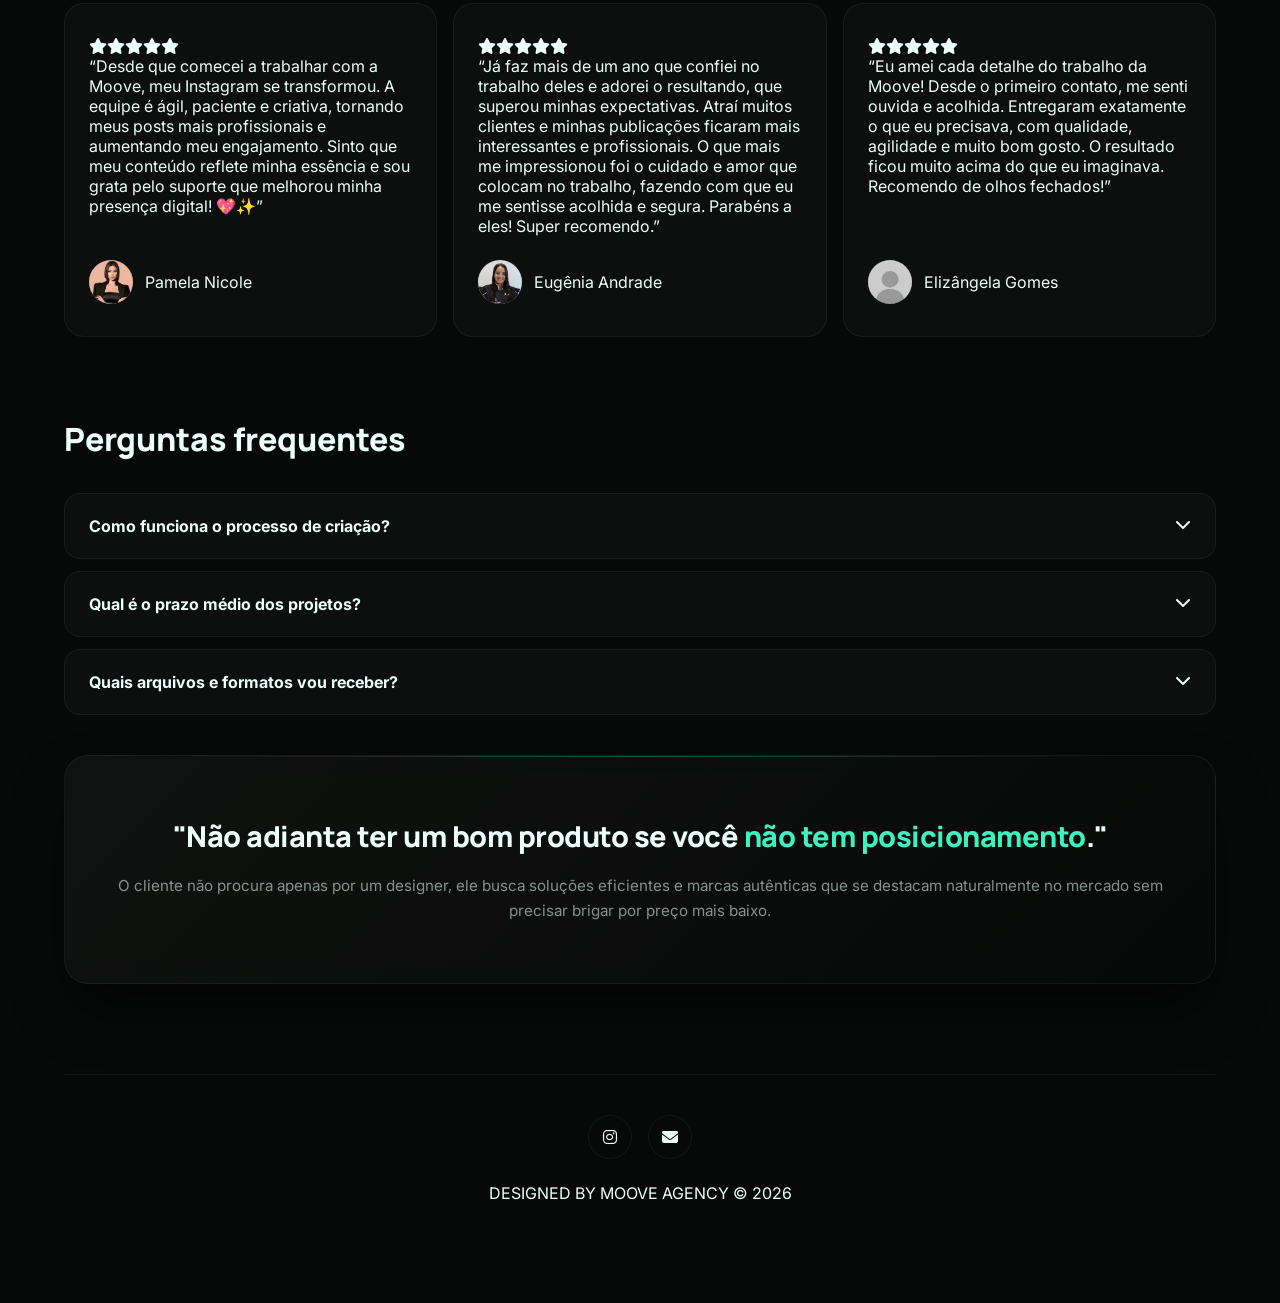
==== commit f1193af8: "Atualiza site da Moove" ====
--- a/index.html
+++ b/index.html
@@ -5,11 +5,11 @@
     <meta name="viewport" content="width=device-width, initial-scale=1.0, maximum-scale=1.0, user-scalable=no">
     <title>Agência Moove | Design Estratégico & Identidade Visual</title>
     
-    <link rel="shortcut icon" type="image/png" href="favicon.png">
+    <link rel="shortcut icon" type="image/png" href="assets/brand/favicon.png">
     
     <link rel="preconnect" href="https://fonts.googleapis.com">
     <link rel="preconnect" href="https://fonts.gstatic.com" crossorigin>
-    <link href="https://fonts.googleapis.com/css2?family=Inter:wght@400;500;600;700;800&family=Manrope:wght@400;500;600;700;800&display=swap" rel="stylesheet">
+    <link href="https://fonts.googleapis.com/css2?family=Inter:wght@400;500;600;700;800&family=Manrope:wght@400;500;600;700;800;900&display=swap" rel="stylesheet">
     <link rel="stylesheet" href="https://cdnjs.cloudflare.com/ajax/libs/font-awesome/6.4.0/css/all.min.css">
 
     <link rel="stylesheet" href="style.css">
@@ -18,7 +18,15 @@
 
     <div class="glow-radial-1"></div>
     <div class="glow-radial-2"></div>
+    <div class="hero-bg-desktop" aria-hidden="true">
+        <img class="hero-layer hero-grid-pattern" src="assets/hero/grid.png" alt="">
+        <img class="hero-layer hero-top-glow" src="assets/hero/blur-1.png" alt="">
+        <img class="hero-layer hero-symbol-outline" src="assets/hero/simbolo.svg" alt="">
+        <img class="hero-layer hero-founders-photo" src="assets/hero/foto-fundadores-01.png" alt="">
+        <img class="hero-layer hero-signature" src="assets/hero/assinatura-moove.svg" alt="">
+    </div>
     <div class="liquid-metal-bg" aria-hidden="true"></div>
+
     <nav class="navbar">
         <div class="nav-container">
             <a href="#home" class="nav-logo">
@@ -135,7 +143,7 @@
             
             <div class="portfolio-grid">
                 <a href="https://www.behance.net/gallery/229654613/Posts-para-Social-Media-Clinica-Mdica" target="_blank" class="portfolio-item">
-                    <img src="projeto1.jpg" alt="Posts para Social Media | Clínica Médica" class="project-image">
+                    <img src="assets/portfolio/projeto1.jpg" alt="Posts para Social Media | Clínica Médica" class="project-image">
                     <div class="project-overlay">
                         <div class="project-category">Social Media</div>
                         <div class="project-title">Posts para Social Media | Clínica Médica</div>
@@ -143,7 +151,7 @@
                 </a>
 
                 <a href="https://www.behance.net/gallery/232619649/Chamego-Identidade-Visual" target="_blank" class="portfolio-item">
-                    <img src="projeto2.jpg" alt="Chamego - Identidade Visual" class="project-image">
+                    <img src="assets/portfolio/projeto2.jpg" alt="Chamego - Identidade Visual" class="project-image">
                     <div class="project-overlay">
                         <div class="project-category">Identidade Visual</div>
                         <div class="project-title">Chamego - Identidade Visual</div>
@@ -151,7 +159,7 @@
                 </a>
 
                 <a href="https://www.behance.net/gallery/222565435/Mascote-3D-Doce-Sabor" target="_blank" class="portfolio-item">
-                    <img src="projeto3.jpg" alt="Mascote 3D - Doce Sabor" class="project-image">
+                    <img src="assets/portfolio/projeto3.jpg" alt="Mascote 3D - Doce Sabor" class="project-image">
                     <div class="project-overlay">
                         <div class="project-category">Mascote 3D</div>
                         <div class="project-title">Mascote 3D - Doce Sabor</div>
@@ -159,7 +167,7 @@
                 </a>
 
                 <a href="https://www.behance.net/gallery/230006293/Identidade-Visual-Angel-Fideles" target="_blank" class="portfolio-item">
-                    <img src="projeto4.jpg" alt="Identidade Visual | Angel Fideles" class="project-image">
+                    <img src="assets/portfolio/projeto4.jpg" alt="Identidade Visual | Angel Fideles" class="project-image">
                     <div class="project-overlay">
                         <div class="project-category">Identidade Visual</div>
                         <div class="project-title">Identidade Visual | Angel Fideles</div>
@@ -184,7 +192,13 @@
                 <p>Nossos pacotes foram estruturados de forma inteligente para atender diferentes objetivos de marca. Lembramos que <strong>você tem total liberdade para personalizar o planejamento</strong>, ajustando a quantidade de posts ou nível de profundidade da Identidade Visual (IDV) de acordo com o seu orçamento.</p>
             </div>
 
-            <div class="package-section-title"><i class="fa-solid fa-palette"></i> Pacotes de Artes</div>
+            <div class="pricing-accordion" aria-label="Categorias de pacotes da Moove">
+                <details class="package-accordion">
+                    <summary class="package-section-title package-accordion-trigger">
+                        <span><i class="fa-solid fa-palette"></i> Pacotes de Artes</span>
+                        <i class="fa-solid fa-chevron-down package-chevron" aria-hidden="true"></i>
+                    </summary>
+                    <div class="package-accordion-content">
             <div class="pricing-grid">
                 
                 <div class="price-card">
@@ -295,7 +309,15 @@
                 </div>
             </div>
 
-            <div class="package-section-title" style="white-space: nowrap;"><i class="fa-solid fa-vector-square"></i> Identidade Visual</div>
+                                </div>
+                </details>
+
+                <details class="package-accordion">
+                    <summary class="package-section-title package-accordion-trigger">
+                        <span><i class="fa-solid fa-vector-square"></i> Identidade Visual</span>
+                        <i class="fa-solid fa-chevron-down package-chevron" aria-hidden="true"></i>
+                    </summary>
+                    <div class="package-accordion-content">
             <div class="pricing-grid">
                 
                 <div class="price-card">
@@ -380,6 +402,9 @@
                     <a href="https://wa.me/5562991381761?text=Ol%C3%A1!%20Tenho%20interesse%20no%20pacote%20IDV%20Premium.%20Gostaria%20de%20falar%20sobre%20um%20projeto%20mais%20completo%20e%20estrat%C3%A9gico%20para%20minha%20empresa." target="_blank" class="btn-price-cta">Selecionar Plano</a>
                 </div>
             </div>
+                    </div>
+                </details>
+            </div>
         </section>
 
         <section id="feedbacks">
@@ -396,7 +421,7 @@
                         <p class="testimonial-text">“Desde que comecei a trabalhar com a Moove, meu Instagram se transformou. A equipe é ágil, paciente e criativa, tornando meus posts mais profissionais e aumentando meu engajamento. Sinto que meu conteúdo reflete minha essência e sou grata pelo suporte que melhorou minha presença digital! 💖✨”</p>
                     </div>
                     <div class="client-profile">
-                        <img src="cliente1.png" alt="Pamela Nicole" class="client-avatar">
+                        <img src="assets/clients/cliente1.png" alt="Pamela Nicole" class="client-avatar">
                         <div class="client-name">Pamela Nicole</div>
                     </div>
                 </div>
@@ -409,7 +434,7 @@
                         <p class="testimonial-text">“Já faz mais de um ano que confiei no trabalho deles e adorei o resultando, que superou minhas expectativas. Atraí muitos clientes e minhas publicações ficaram mais interessantes e profissionais. O que mais me impressionou foi o cuidado e amor que colocam no trabalho, fazendo com que eu me sentisse acolhida e segura. Parabéns a eles! Super recomendo.”</p>
                     </div>
                     <div class="client-profile">
-                        <img src="cliente2.png" alt="Eugênia Andrade" class="client-avatar">
+                        <img src="assets/clients/cliente2.png" alt="Eugênia Andrade" class="client-avatar">
                         <div class="client-name">Eugênia Andrade</div>
                     </div>
                 </div>
@@ -422,7 +447,7 @@
                         <p class="testimonial-text">“Eu amei cada detalhe do trabalho da Moove! Desde o primeiro contato, me senti ouvida e acolhida. Entregaram exatamente o que eu precisava, com qualidade, agilidade e muito bom gosto. O resultado ficou muito acima do que eu imaginava. Recomendo de olhos fechados!”</p>
                     </div>
                     <div class="client-profile">
-                        <img src="cliente3.png" alt="Elizângela Gomes" class="client-avatar">
+                        <img src="assets/clients/cliente3.png" alt="Elizângela Gomes" class="client-avatar">
                         <div class="client-name">Elizângela Gomes</div>
                     </div>
                 </div>
--- a/style.css
+++ b/style.css
@@ -1,8 +1,8 @@
-/* --- DESIGN SYSTEM MOOVE (NOVA IDV) --- */
+/* --- DESIGN SYSTEM MOOVE — NOVA IDV --- */
 :root {
     --bg-principal: #070908; /* Obsidian Black */
     --verde-deep-tech: #1F4D46; /* Deep Teal */
-    --verde-acinzentado: #1F4D46; /* Deep Teal */
+    --verde-acinzentado: #1F4D46;
     --cinza-grafite: #181918; /* Soft Black */
     --off-white-frio: #ECFFFA; /* Ice Mint */
     
@@ -42,11 +42,11 @@
 .nav-logo,
 .nav-menu,
 .nav-cta,
+.hero-badge,
 .btn-primary,
 .btn-secondary,
 .btn-outline-sm,
 .btn-price-cta,
-.hero-badge,
 .stat-number,
 .price-value,
 .package-section-title {
@@ -91,25 +91,126 @@
     filter: blur(50px);
 }
 
+.hero-bg-desktop {
+    position: absolute;
+    inset: 0 0 auto 0;
+    height: clamp(720px, 56.2vw, 1080px);
+    overflow: hidden;
+    z-index: 2;
+    pointer-events: none;
+    background:
+        radial-gradient(circle at 72% 8%, rgba(61, 242, 190, 0.09), transparent 33vw),
+        linear-gradient(180deg, rgba(7, 9, 8, 0) 0%, rgba(7, 9, 8, 0) 72%, var(--bg-principal) 100%),
+        var(--bg-principal);
+}
+
+.hero-bg-desktop::before {
+    content: "";
+    position: absolute;
+    inset: 0;
+    z-index: 6;
+    background:
+        linear-gradient(90deg, rgba(7, 9, 8, 0.56) 0%, rgba(7, 9, 8, 0.24) 30%, rgba(7, 9, 8, 0.05) 62%, rgba(7, 9, 8, 0.12) 100%),
+        linear-gradient(180deg, rgba(7, 9, 8, 0.20) 0%, rgba(7, 9, 8, 0.05) 48%, rgba(7, 9, 8, 0.88) 100%);
+}
+
+.hero-layer {
+    position: absolute;
+    user-select: none;
+    -webkit-user-drag: none;
+}
+
+.hero-grid-pattern {
+    inset: 0;
+    width: 100%;
+    height: 100%;
+    object-fit: cover;
+    object-position: center top;
+    z-index: 1;
+    opacity: 0.98;
+}
+
+.hero-top-glow {
+    top: -46%;
+    right: -22%;
+    width: clamp(820px, 70vw, 1320px);
+    max-width: none;
+    z-index: 2;
+    opacity: 0.42;
+    transform: rotate(-2deg);
+    mix-blend-mode: screen;
+}
+
+.hero-symbol-outline {
+    top: -13%;
+    right: -10%;
+    width: clamp(760px, 64vw, 1240px);
+    max-width: none;
+    z-index: 3;
+    opacity: 1;
+    transform: rotate(0deg);
+}
+
+.hero-founders-photo {
+    right: clamp(-40px, 1vw, 18px);
+    bottom: 0;
+    height: min(88%, 830px);
+    width: auto;
+    max-width: none;
+    z-index: 5;
+    filter: drop-shadow(-34px 24px 52px rgba(0, 0, 0, 0.58));
+}
+
+.hero-signature {
+    right: clamp(28px, 4.2vw, 76px);
+    bottom: clamp(34px, 4vw, 70px);
+    width: clamp(92px, 7.2vw, 150px);
+    max-width: none;
+    z-index: 7;
+    opacity: 0.88;
+}
+
+.hero-bg-desktop::after {
+    content: "";
+    position: absolute;
+    inset: auto 0 0 0;
+    height: 28%;
+    z-index: 8;
+    background: linear-gradient(180deg, rgba(7, 9, 8, 0), var(--bg-principal) 92%);
+}
+
 .liquid-metal-bg {
     position: absolute;
     top: 60px;
     right: -5%;
     width: 45%;
     max-width: 650px;
-    aspect-ratio: 1 / 1;
+    aspect-ratio: 1/1;
     background-image: url('assets/brand/symbol-negative-gradient.png');
     background-size: contain;
     background-position: center;
     background-repeat: no-repeat;
-    opacity: 0.18;
-    filter: contrast(1.05) brightness(1.03);
+    opacity: 0.25;
+    filter: contrast(1.15) brightness(1.1);
     mix-blend-mode: screen;
     pointer-events: none;
     z-index: 2;
     animation: floatGlow 8s ease-in-out infinite alternate;
 }
 
+@media (min-width: 769px) {
+    .liquid-metal-bg {
+        display: none;
+    }
+}
+
+
+
+@media (min-width: 769px) {
+    .glow-radial-1 {
+        display: none;
+    }
+}
 
 /* --- NAVBAR GLASSMORPHIC --- */
 .navbar {
@@ -225,12 +326,65 @@
     z-index: 120;
 }
 
+/* Desktop: hero recomposto em camadas, sem imagem chapada no fundo */
+@media (min-width: 769px) {
+    .main-content {
+        min-height: clamp(690px, 56.2vw, 1020px);
+    }
+
+    .hero {
+        max-width: 620px;
+        min-height: clamp(470px, 38vw, 650px);
+        display: flex;
+        flex-direction: column;
+        justify-content: center;
+    }
+
+    .hero-subtitle {
+        max-width: 545px;
+    }
+}
+
+@media (min-width: 1500px) {
+    .hero-founders-photo {
+        right: calc((100vw - 1440px) / 2 - 12px);
+    }
+
+    .hero-signature {
+        right: calc((100vw - 1440px) / 2 + 52px);
+    }
+}
+
+@media (min-width: 769px) and (max-width: 1040px) {
+    .hero-top-glow {
+        right: -46%;
+        width: 980px;
+        opacity: 0.36;
+    }
+
+    .hero-symbol-outline {
+        right: -32%;
+        width: 880px;
+        opacity: 0.82;
+    }
+
+    .hero-founders-photo {
+        right: -210px;
+        height: 78%;
+        opacity: 0.82;
+    }
+
+    .hero-signature {
+        display: none;
+    }
+}
+
 /* --- MAIN CONTENT & LAYOUTS --- */
 .main-content {
     width: 100%;
     max-width: 1200px;
     margin: 0 auto;
-    padding: 140px 24px 60px 24px;
+    padding: 105px 24px 60px 24px;
     position: relative;
     z-index: 10;
 }
@@ -241,15 +395,8 @@
     max-width: 780px;
     position: relative;
     z-index: 5;
-    isolation: isolate;
     animation: fadeInUp 0.8s cubic-bezier(0.16, 1, 0.3, 1) forwards;
 }
-
-.hero > * {
-    position: relative;
-    z-index: 2;
-}
-
 
 .hero-badge {
     display: inline-flex;
@@ -299,8 +446,8 @@
     display: inline-flex;
     align-items: center;
     gap: 10px;
-    background: var(--verde-acinzentado);
-    color: var(--off-white-frio);
+    background: var(--verde-brilhante);
+    color: var(--cinza-grafite);
     padding: 16px 36px;
     border-radius: 14px;
     text-decoration: none;
@@ -310,19 +457,19 @@
 }
 
 .btn-primary i {
-    color: var(--verde-brilhante);
+    color: var(--cinza-grafite);
     transition: var(--transition-smooth);
 }
 
 .btn-primary:hover {
     transform: translateY(-3px);
     background: var(--off-white-frio);
-    color: var(--bg-principal);
-    box-shadow: 0 20px 40px rgba(0, 0, 0, 0.3);
+    color: var(--cinza-grafite);
+    box-shadow: 0 20px 40px rgba(61, 242, 190, 0.18);
 }
 
 .btn-primary:hover i {
-    color: var(--bg-principal);
+    color: var(--cinza-grafite);
     transform: translateX(3px);
 }
 
@@ -579,6 +726,97 @@
     font-size: 0.95rem;
     line-height: 1.5;
     color: rgba(236, 255, 250, 0.7);
+}
+
+
+/* Accordion dos pacotes */
+.pricing-accordion {
+    display: grid;
+    gap: 18px;
+    margin-top: 34px;
+}
+
+.package-accordion {
+    background: linear-gradient(135deg, rgba(24, 25, 24, 0.54), rgba(7, 9, 8, 0.82));
+    border: 1px solid var(--borda-glass);
+    border-radius: 24px;
+    overflow: hidden;
+    transition: border-color .28s ease, background .28s ease, box-shadow .28s ease;
+}
+
+.package-accordion[open] {
+    border-color: rgba(61, 242, 190, 0.22);
+    box-shadow: 0 26px 70px -40px rgba(61, 242, 190, 0.35);
+}
+
+.package-accordion > .package-section-title {
+    margin: 0 !important;
+}
+
+.package-accordion-trigger {
+    width: 100%;
+    min-height: 76px;
+    padding: 0 24px;
+    display: flex;
+    align-items: center;
+    justify-content: space-between;
+    gap: 18px;
+    cursor: pointer;
+    list-style: none;
+    user-select: none;
+}
+
+.package-accordion-trigger::-webkit-details-marker {
+    display: none;
+}
+
+.package-accordion-trigger span {
+    display: inline-flex;
+    align-items: center;
+    gap: 10px;
+}
+
+.package-chevron {
+    width: 40px;
+    height: 40px;
+    display: inline-grid;
+    place-items: center;
+    flex: 0 0 auto;
+    color: var(--verde-brilhante);
+    border: 1px solid rgba(61, 242, 190, 0.2);
+    border-radius: 999px;
+    background: rgba(61, 242, 190, 0.055);
+    transition: transform .28s ease, background .28s ease, color .28s ease;
+}
+
+.package-accordion[open] .package-chevron {
+    transform: rotate(180deg);
+    background: var(--verde-brilhante);
+    color: var(--cinza-grafite);
+}
+
+.package-accordion-content {
+    padding: 0 22px 26px;
+    animation: packageAccordionIn .28s ease both;
+}
+
+.package-accordion-content .pricing-grid {
+    margin-top: 4px;
+}
+
+.package-accordion-content .addons-box {
+    margin-bottom: 0 !important;
+}
+
+@keyframes packageAccordionIn {
+    from {
+        opacity: 0;
+        transform: translateY(-8px);
+    }
+    to {
+        opacity: 1;
+        transform: translateY(0);
+    }
 }
 
 .package-section-title {
@@ -908,10 +1146,9 @@
 }
 
 @keyframes floatGlowMobile {
-    0% { transform: translateX(50%) translateY(0px) scale(1); opacity: 0.09; }
+    0% { transform: translateX(50%) translateY(0px) scale(1); opacity: 0.10; }
     100% { transform: translateX(50%) translateY(-12px) scale(1.02); opacity: 0.16; }
 }
-
 
 /* ==========================================================================
    COMPORTAMENTO ADAPTATIVO & AJUSTES EXCLUSIVOS PARA MOBILE (< 768px)
@@ -929,7 +1166,6 @@
 }
 
 @media (max-width: 768px) {
-
     /* Ativar e expandir o botão Hambúrguer na extrema DIREITA */
     .menu-toggle { 
         display: block !important; 
@@ -938,13 +1174,9 @@
         order: 3 !important; /* Força ficar na extrema direita */
     }
 
-    /* Centralizar o CTA "Começar Projeto" no MEIO */
+    /* No mobile, o CTA do topo sai para não brigar com o menu */
     .navbar .nav-cta {
-        display: inline-block !important; /* Garante que ele continue visível */
-        font-size: 0.85rem !important;
-        padding: 8px 18px !important;
-        order: 2 !important; /* Coloca-o no centro da distribuição flexbox */
-        margin: 0 auto !important; /* Empurra o botão para alinhar centralizado */
+        display: none !important;
     }
 
     /* Garantir a logo posicionada na ESQUERDA */
@@ -1008,19 +1240,39 @@
     .packages-intro { flex-direction: column; text-align: center; }
     .main-content { padding-top: 110px; }
 
+    .hero-bg-desktop {
+        display: none !important;
+    }
+
     .liquid-metal-bg {
-        display: block !important;
-        width: 82% !important;
-        max-width: 340px !important;
+        display: block !important; 
+        width: 80% !important;
+        max-width: 320px !important;
         top: 20px !important;
         right: 50% !important;
-        opacity: 0.12 !important;
+        opacity: 0.15 !important; 
         animation: floatGlowMobile 6s ease-in-out infinite alternate !important;
     }
 
     .package-section-title {
         margin: 20px 0 12px 0 !important;
         font-size: 1.25rem;
+    }
+
+    .package-accordion-trigger {
+        min-height: 68px !important;
+        padding: 0 16px !important;
+        font-size: 1.04rem !important;
+        text-align: left !important;
+    }
+
+    .package-accordion-content {
+        padding: 0 12px 18px !important;
+    }
+
+    .package-chevron {
+        width: 36px !important;
+        height: 36px !important;
     }
     
     .addons-box { 
@@ -1080,3 +1332,46 @@
         max-width: 320px !important;
     }
 }
+
+/* Ajuste fino desktop: conteúdo mais próximo da navbar, sem mexer no mobile */
+@media (min-width: 769px) {
+    .main-content {
+        padding-top: 96px;
+    }
+
+    .hero {
+        justify-content: flex-start;
+        min-height: clamp(560px, 35vw, 625px);
+        padding: 12px 0 0 0;
+    }
+}
+
+/* Scrollbar personalizada — Moove */
+html {
+    scrollbar-width: thin;
+    scrollbar-color: #3DF2BE #070908;
+}
+
+::-webkit-scrollbar {
+    width: 11px;
+    height: 11px;
+}
+
+::-webkit-scrollbar-track {
+    background: #070908;
+    border-left: 1px solid rgba(236, 255, 250, 0.06);
+}
+
+::-webkit-scrollbar-thumb {
+    background: linear-gradient(180deg, #3DF2BE 0%, #1F4D46 100%);
+    border: 3px solid #070908;
+    border-radius: 999px;
+}
+
+::-webkit-scrollbar-thumb:hover {
+    background: #3DF2BE;
+}
+
+::-webkit-scrollbar-corner {
+    background: #070908;
+}
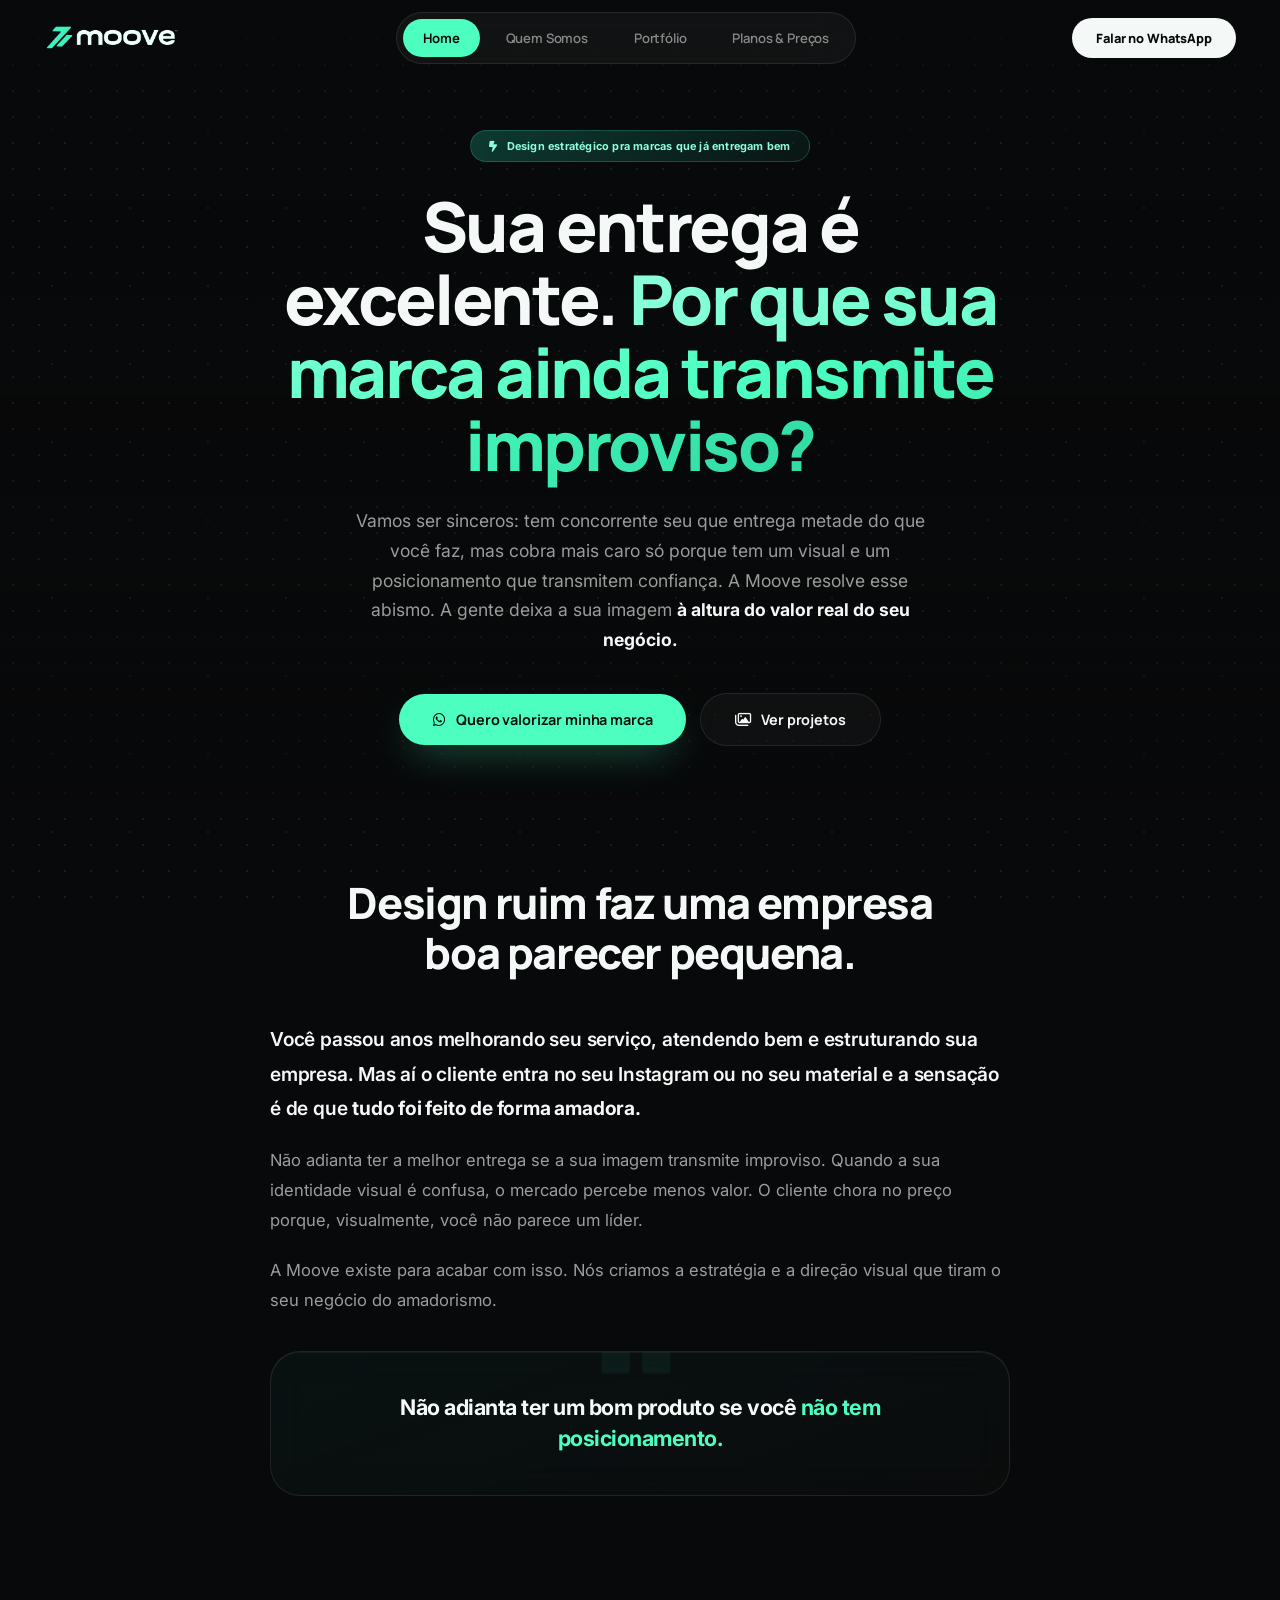
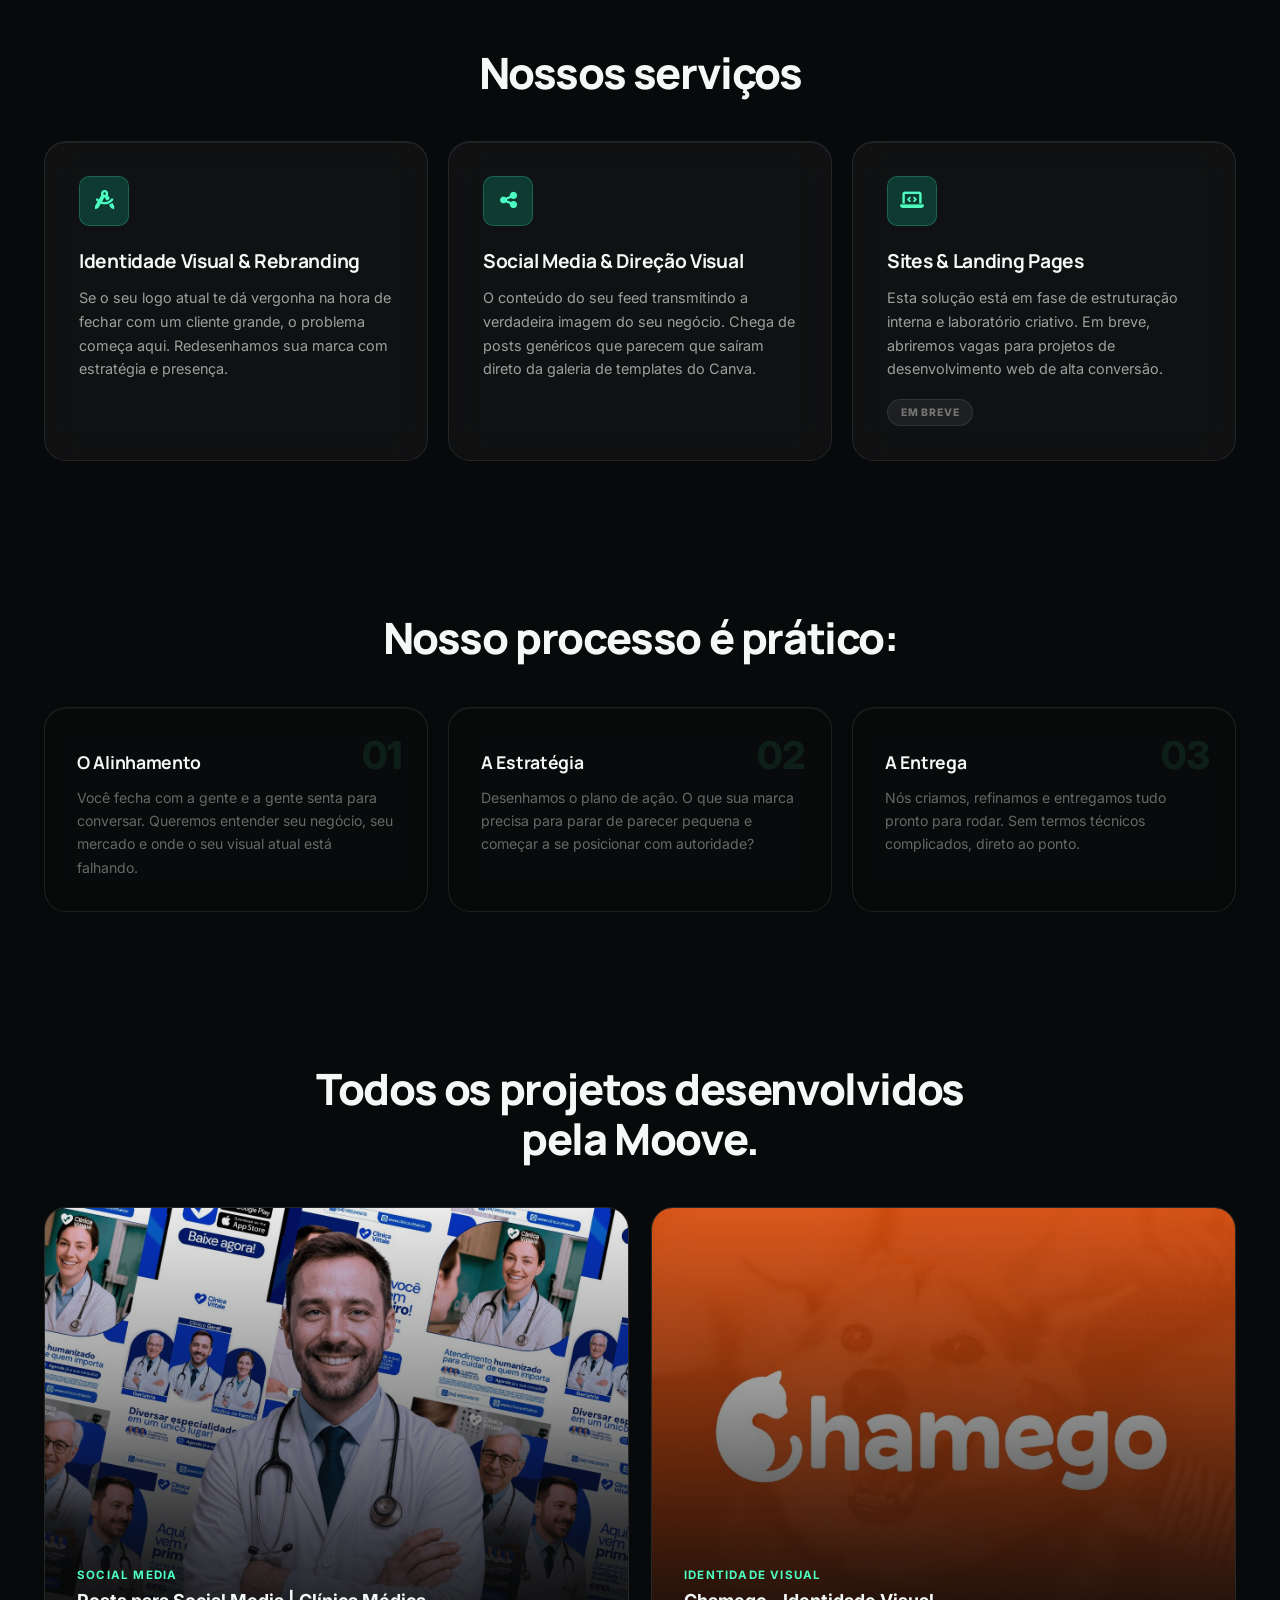
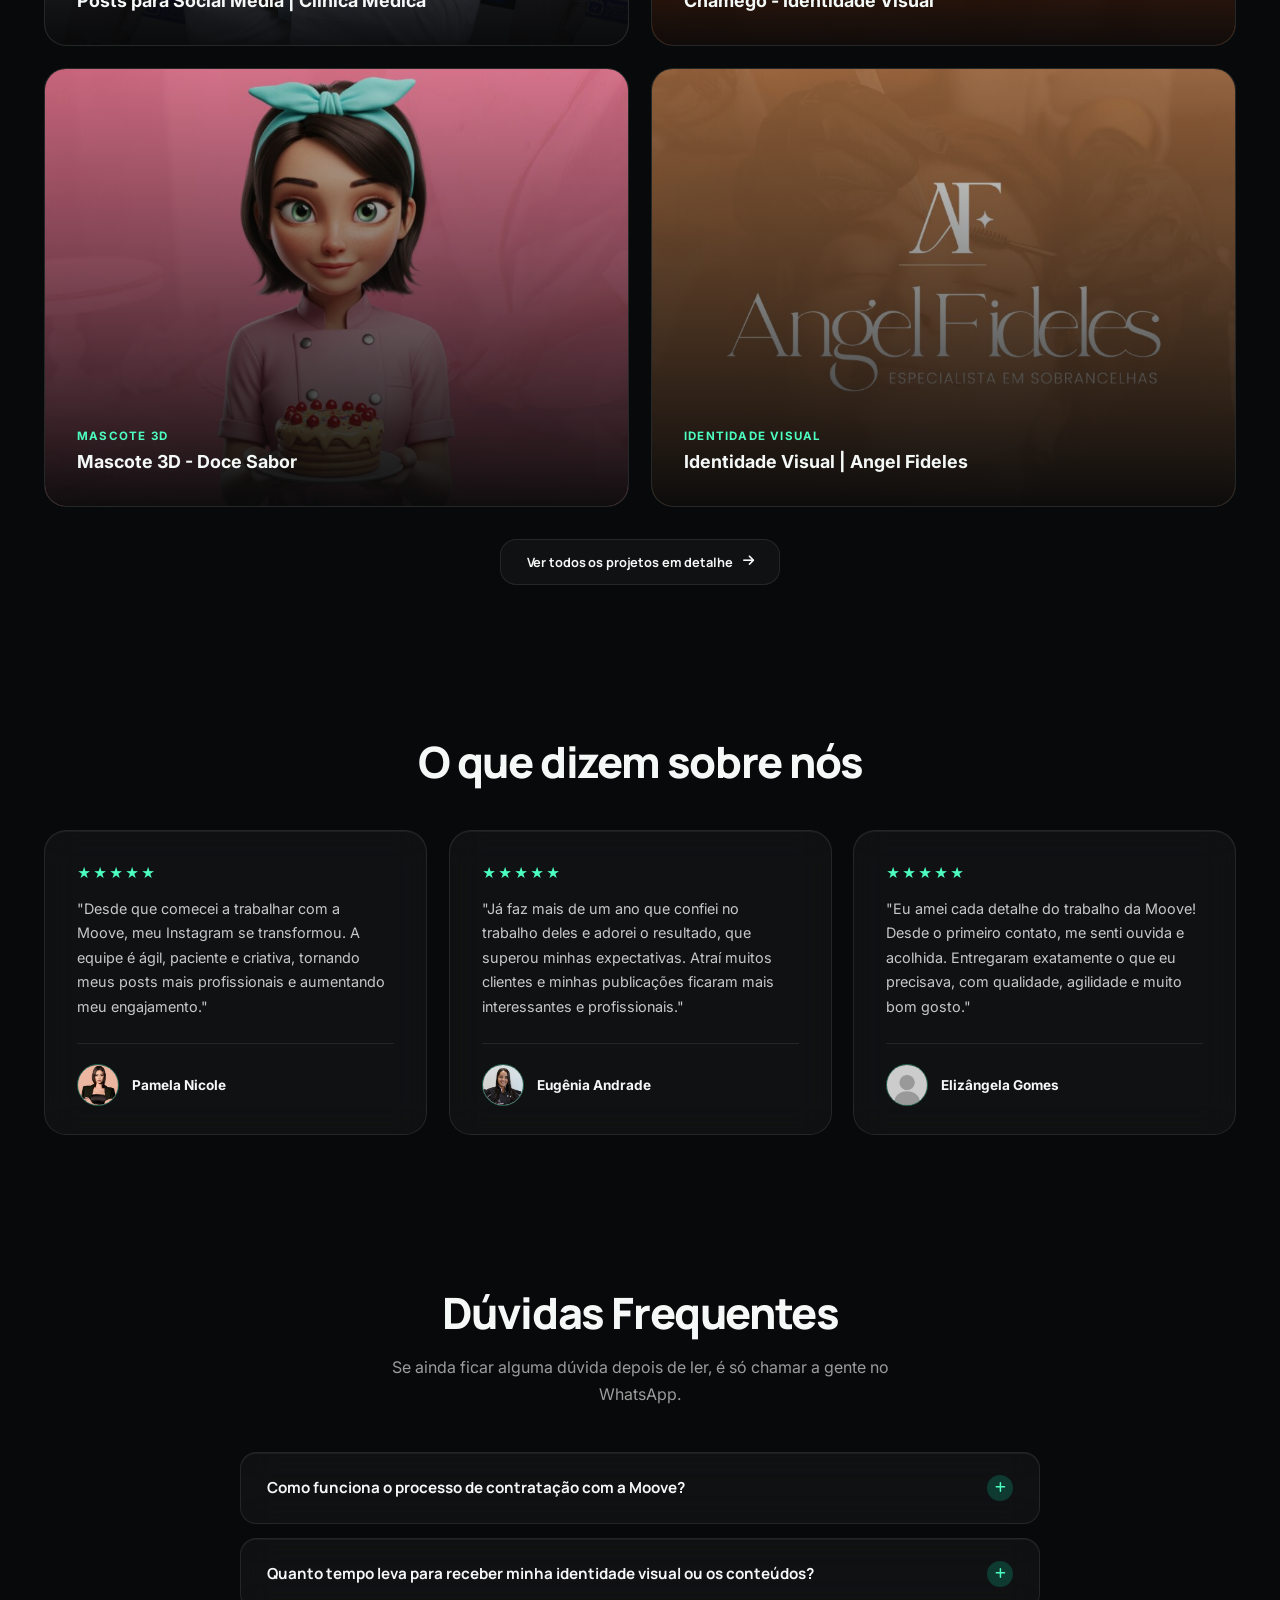
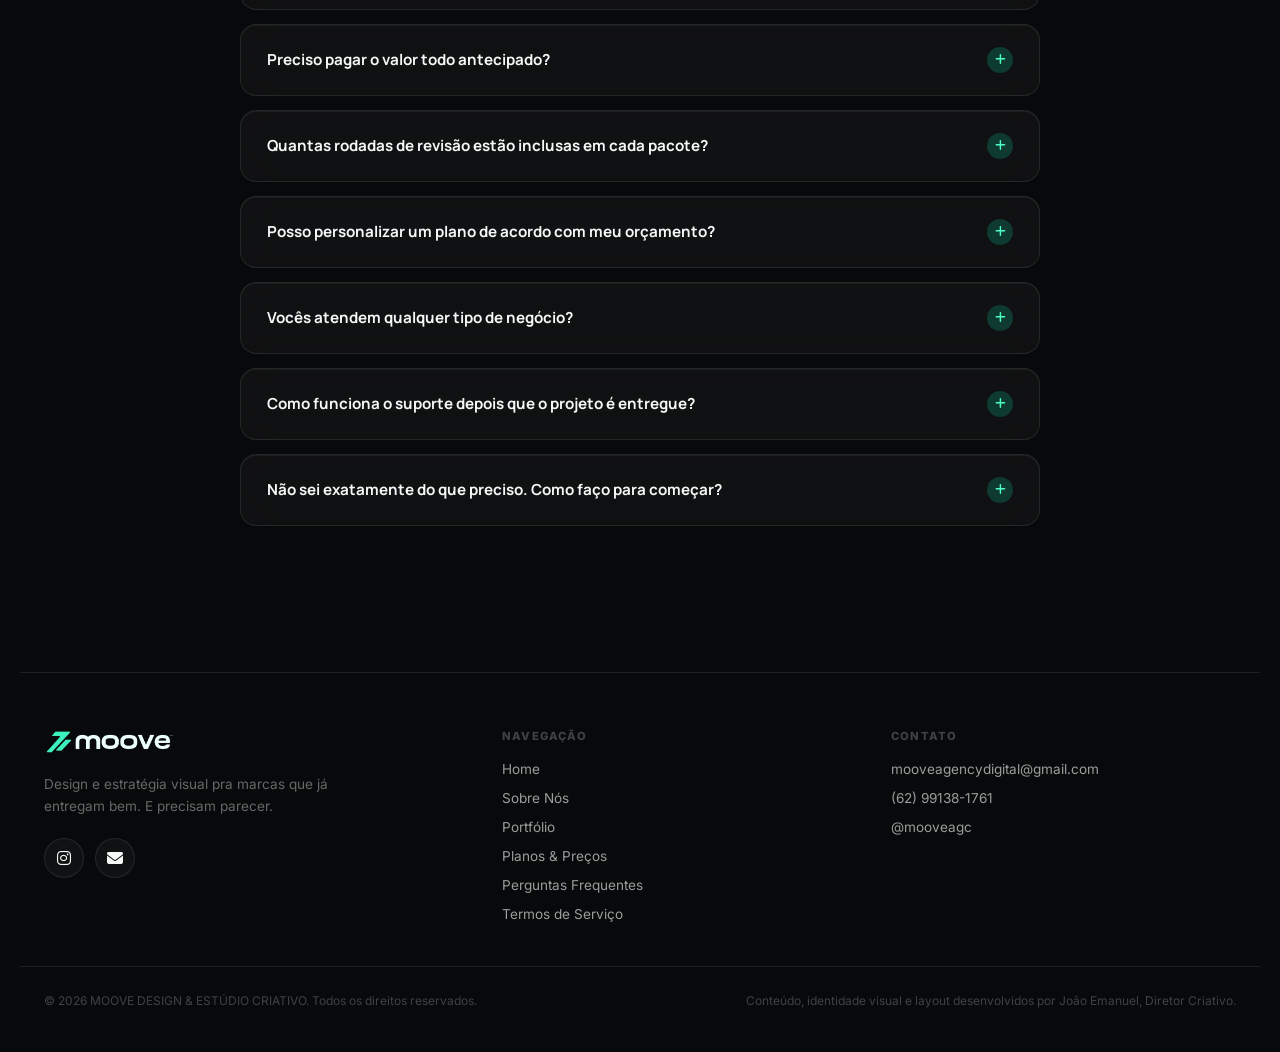
==== commit 9d8c7332: "Atualiza todos os arquivos do projeto" ====
--- a/index.html
+++ b/index.html
@@ -3,10 +3,12 @@
 <head>
     <meta charset="UTF-8">
     <meta name="viewport" content="width=device-width, initial-scale=1.0, maximum-scale=1.0, user-scalable=no">
-    <title>Agência Moove | Design Estratégico & Identidade Visual</title>
-    
-    <link rel="shortcut icon" type="image/png" href="assets/brand/favicon.png">
-    
+    <title>Moove | Design Estratégico & Identidade Visual</title>
+    <meta name="description" content="Sua entrega é excelente. Por que sua marca ainda transmite improviso? A Moove cria identidade visual e direção estratégica pra empresas que já são boas. E precisam parecer.">
+
+    <link rel="shortcut icon" type="image/png" href="assets/brand/favicon-dark.png">
+    <link rel="apple-touch-icon" href="assets/brand/apple-icon.png">
+
     <link rel="preconnect" href="https://fonts.googleapis.com">
     <link rel="preconnect" href="https://fonts.gstatic.com" crossorigin>
     <link href="https://fonts.googleapis.com/css2?family=Inter:wght@400;500;600;700;800&family=Manrope:wght@400;500;600;700;800;900&display=swap" rel="stylesheet">
@@ -16,33 +18,22 @@
 </head>
 <body>
 
-    <div class="glow-radial-1"></div>
-    <div class="glow-radial-2"></div>
-    <div class="hero-bg-desktop" aria-hidden="true">
-        <img class="hero-layer hero-grid-pattern" src="assets/hero/grid.png" alt="">
-        <img class="hero-layer hero-top-glow" src="assets/hero/blur-1.png" alt="">
-        <img class="hero-layer hero-symbol-outline" src="assets/hero/simbolo.svg" alt="">
-        <img class="hero-layer hero-founders-photo" src="assets/hero/foto-fundadores-01.png" alt="">
-        <img class="hero-layer hero-signature" src="assets/hero/assinatura-moove.svg" alt="">
-    </div>
-    <div class="liquid-metal-bg" aria-hidden="true"></div>
-
     <nav class="navbar">
         <div class="nav-container">
-            <a href="#home" class="nav-logo">
-                <img src="assets/brand/logo-horizontal-negative-color.png" alt="Moove Agency" class="nav-logo-img">
+            <a href="index.html" class="nav-logo">
+                <img src="assets/brand/logo-horizontal-negative-color.png" alt="Moove Agência" class="nav-logo-img">
             </a>
 
             <ul class="nav-menu" id="js-nav-menu">
-                <li class="nav-item"><a href="#home">Home</a></li>
-                <li class="nav-item"><a href="#servicos">Serviços</a></li>
-                <li class="nav-item"><a href="#processo">Processo</a></li>
-                <li class="nav-item"><a href="#portfolio">Portfólio</a></li>
-                <li class="nav-item"><a href="#pacotes">Pacotes</a></li>
-                <li class="nav-item"><a href="#feedbacks">Clientes</a></li>
+                <li class="nav-pill-indicator" aria-hidden="true"></li>
+                <li class="nav-item"><a href="index.html" class="active">Home</a></li>
+                <li class="nav-item"><a href="sobre.html">Quem Somos</a></li>
+                <li class="nav-item"><a href="portfolio.html">Portfólio</a></li>
+                <li class="nav-item"><a href="precos.html">Planos & Preços</a></li>
+                <li class="nav-item nav-item-mobile-cta"><a href="https://wa.me/5562991381761?text=Ol%C3%A1!%20Vi%20o%20site%20da%20Moove%20e%20quero%20valorizar%20minha%20marca." target="_blank" class="nav-cta"><i class="fa-brands fa-whatsapp"></i> Falar no WhatsApp</a></li>
             </ul>
 
-            <a href="https://wa.me/5562991381761" target="_blank" class="nav-cta">Começar Projeto</a>
+            <a href="https://wa.me/5562991381761?text=Ol%C3%A1!%20Vi%20o%20site%20da%20Moove%20e%20quero%20valorizar%20minha%20marca." target="_blank" class="nav-cta">Falar no WhatsApp</a>
 
             <button class="menu-toggle" id="js-menu-toggle" aria-label="Abrir menu">
                 <i class="fa-solid fa-bars"></i>
@@ -51,96 +42,98 @@
     </nav>
 
     <main class="main-content">
-        
+
+        <!-- HERO -->
         <section class="hero" id="home">
             <div class="hero-badge">
-                <i class="fa-solid fa-bolt-lightning"></i> Design System Premium para o seu Negócio
-            </div>
-            <h1 class="hero-title">Acelere sua marca através de design premium</h1>
+                <i class="fa-solid fa-bolt-lightning"></i> Design estratégico pra marcas que já entregam bem
+            </div>
+            <h1 class="hero-title">Sua entrega é excelente. <span class="accent">Por que sua marca ainda transmite improviso?</span></h1>
             <p class="hero-subtitle">
-                Identidade forte & posicionamento sob medida. Traduzimos a autoridade do seu negócio em <span>experiências visuais de alto padrão</span>.
+                Vamos ser sinceros: tem concorrente seu que entrega metade do que você faz, mas cobra mais caro só porque tem um visual e um posicionamento que transmitem confiança. A Moove resolve esse abismo. A gente deixa a sua imagem <strong>à altura do valor real do seu negócio.</strong>
             </p>
             <div class="hero-actions">
-                <a href="https://wa.me/5562991381761" target="_blank" class="btn-primary">
-                    <i class="fa-brands fa-whatsapp"></i> Fale com nosso time!
-                </a>
-                <a href="https://docs.google.com/forms/d/e/1FAIpQLSdA20C1iBGjW7S6mSmFt0EdY4CJgG4tihiUQpwRNA09T79xIg/viewform" target="_blank" class="btn-secondary">
-                    <i class="fa-regular fa-file-lines"></i> Preencher Briefing
-                </a>
-            </div>
-        </section>
-
-        <section class="stats-grid">
-            <div class="stat-card">
-                <div class="stat-number">+50</div>
-                <div class="stat-desc">Marcas no Topo</div>
-            </div>
-            <div class="stat-card">
-                <div class="stat-number">100%</div>
-                <div class="stat-desc">Projetos Autorais</div>
-            </div>
-            <div class="stat-card">
-                <div class="stat-number">1 ANO</div>
-                <div class="stat-desc">De Agência Solidificada</div>
-            </div>
-        </section>
-
+                <a href="https://wa.me/5562991381761?text=Ol%C3%A1!%20Quero%20valorizar%20minha%20marca%20com%20a%20Moove." target="_blank" class="btn-primary">
+                    <i class="fa-brands fa-whatsapp"></i> Quero valorizar minha marca
+                </a>
+                <a href="portfolio.html" class="btn-secondary">
+                    <i class="fa-regular fa-images"></i> Ver projetos
+                </a>
+            </div>
+        </section>
+
+        <!-- O CALO -->
+        <section id="calo">
+            <div class="section-header">
+                <h2 class="section-title">Design ruim faz uma empresa boa parecer pequena.</h2>
+            </div>
+            <div class="calo-section">
+                <div class="calo-text">
+                    <p class="calo-lead">Você passou anos melhorando seu serviço, atendendo bem e estruturando sua empresa. Mas aí o cliente entra no seu Instagram ou no seu material e a sensação é de que <strong>tudo foi feito de forma amadora.</strong></p>
+                    <p>Não adianta ter a melhor entrega se a sua imagem transmite improviso. Quando a sua identidade visual é confusa, o mercado percebe menos valor. O cliente chora no preço porque, visualmente, você não parece um líder.</p>
+                    <p>A Moove existe para acabar com isso. Nós criamos a estratégia e a direção visual que tiram o seu negócio do amadorismo.</p>
+                </div>
+                <div class="calo-card">
+                    <p>Não adianta ter um bom produto se você <span>não tem posicionamento.</span></p>
+                </div>
+            </div>
+        </section>
+
+        <!-- SERVIÇOS -->
         <section id="servicos">
             <div class="section-header">
-                <h2 class="section-title">O que fazemos de melhor</h2>
+                <h2 class="section-title">Nossos serviços</h2>
             </div>
             <div class="services-grid">
                 <div class="service-card">
                     <div class="service-icon"><i class="fa-solid fa-compass-drafting"></i></div>
-                    <h3 class="service-title">Identidade Visual</h3>
-                    <p class="service-text">Logotipos estratégicos, manuais de marca e ecossistemas completos para empresas que exigem valor agregado.</p>
+                    <h3 class="service-title">Identidade Visual & Rebranding</h3>
+                    <p class="service-text">Se o seu logo atual te dá vergonha na hora de fechar com um cliente grande, o problema começa aqui. Redesenhamos sua marca com estratégia e presença.</p>
                 </div>
                 <div class="service-card">
                     <div class="service-icon"><i class="fa-solid fa-share-nodes"></i></div>
-                    <h3 class="service-title">Design Digital</h3>
-                    <p class="service-text">Direção de arte para redes sociais, e materiais digitais.</p>
-                </div>
-                <div class="service-card">
-                    <div class="service-icon"><i class="fa-solid fa-cubes"></i></div>
-                    <h3 class="service-title">Mascotes 3D</h3>
-                    <p class="service-text">Mascotes exclusivos para dar personalidade moderna e interativa à sua marca.</p>
-                </div>
-            </div>
-        </section>
-
+                    <h3 class="service-title">Social Media & Direção Visual</h3>
+                    <p class="service-text">O conteúdo do seu feed transmitindo a verdadeira imagem do seu negócio. Chega de posts genéricos que parecem que saíram direto da galeria de templates do Canva.</p>
+                </div>
+                <div class="service-card disabled">
+                    <div class="service-icon"><i class="fa-solid fa-laptop-code"></i></div>
+                    <h3 class="service-title">Sites & Landing Pages</h3>
+                    <p class="service-text">Esta solução está em fase de estruturação interna e laboratório criativo. Em breve, abriremos vagas para projetos de desenvolvimento web de alta conversão.</p>
+                    <span class="service-tag">Em breve</span>
+                </div>
+            </div>
+        </section>
+
+        <!-- PROCESSO -->
         <section id="processo">
             <div class="section-header">
-                <h2 class="section-title">Nosso processo estratégico</h2>
+                <h2 class="section-title">Nosso processo é prático:</h2>
             </div>
             <div class="process-grid">
                 <div class="process-card">
                     <div class="process-step">01</div>
-                    <h3 class="process-title">Imersão / Briefing</h3>
-                    <p class="process-text">Estudo aprofundado do seu mercado, público-alvo e essência do negócio para traçar a melhor rota criativa.</p>
+                    <h3 class="process-title">O Alinhamento</h3>
+                    <p class="process-text">Você fecha com a gente e a gente senta para conversar. Queremos entender seu negócio, seu mercado e onde o seu visual atual está falhando.</p>
                 </div>
                 <div class="process-card">
                     <div class="process-step">02</div>
-                    <h3 class="process-title">Conceituação</h3>
-                    <p class="process-text">Criação de caminhos visuais inovadores e desenvolvimento estratégico da arquitetura do projeto.</p>
+                    <h3 class="process-title">A Estratégia</h3>
+                    <p class="process-text">Desenhamos o plano de ação. O que sua marca precisa para parar de parecer pequena e começar a se posicionar com autoridade?</p>
                 </div>
                 <div class="process-card">
                     <div class="process-step">03</div>
-                    <h3 class="process-title">Refinamento</h3>
-                    <p class="process-text">Apresentação do ecossistema e rodadas de ajuste milimétricas para garantir um resultado impecável.</p>
-                </div>
-                <div class="process-card">
-                    <div class="process-step">04</div>
-                    <h3 class="process-title">Entrega</h3>
-                    <p class="process-text">Envio de todos os arquivos organizados, prontos em alta escala e com suporte completo pós-entrega.</p>
-                </div>
-            </div>
-        </section>
-
+                    <h3 class="process-title">A Entrega</h3>
+                    <p class="process-text">Nós criamos, refinamos e entregamos tudo pronto para rodar. Sem termos técnicos complicados, direto ao ponto.</p>
+                </div>
+            </div>
+        </section>
+
+        <!-- PORTFÓLIO (chamada rápida) -->
         <section id="portfolio">
             <div class="section-header">
-                <h2 class="section-title">Portfólio</h2>
-            </div>
-            
+                <h2 class="section-title">Todos os projetos desenvolvidos pela Moove.</h2>
+            </div>
+
             <div class="portfolio-grid">
                 <a href="https://www.behance.net/gallery/229654613/Posts-para-Social-Media-Clinica-Mdica" target="_blank" class="portfolio-item">
                     <img src="assets/portfolio/projeto1.jpg" alt="Posts para Social Media | Clínica Médica" class="project-image">
@@ -149,7 +142,6 @@
                         <div class="project-title">Posts para Social Media | Clínica Médica</div>
                     </div>
                 </a>
-
                 <a href="https://www.behance.net/gallery/232619649/Chamego-Identidade-Visual" target="_blank" class="portfolio-item">
                     <img src="assets/portfolio/projeto2.jpg" alt="Chamego - Identidade Visual" class="project-image">
                     <div class="project-overlay">
@@ -157,7 +149,6 @@
                         <div class="project-title">Chamego - Identidade Visual</div>
                     </div>
                 </a>
-
                 <a href="https://www.behance.net/gallery/222565435/Mascote-3D-Doce-Sabor" target="_blank" class="portfolio-item">
                     <img src="assets/portfolio/projeto3.jpg" alt="Mascote 3D - Doce Sabor" class="project-image">
                     <div class="project-overlay">
@@ -165,7 +156,6 @@
                         <div class="project-title">Mascote 3D - Doce Sabor</div>
                     </div>
                 </a>
-
                 <a href="https://www.behance.net/gallery/230006293/Identidade-Visual-Angel-Fideles" target="_blank" class="portfolio-item">
                     <img src="assets/portfolio/projeto4.jpg" alt="Identidade Visual | Angel Fideles" class="project-image">
                     <div class="project-overlay">
@@ -175,276 +165,42 @@
                 </a>
             </div>
 
-            <div class="view-more-row">
-                <a href="https://www.behance.net/mooveagncia1#" target="_blank" class="btn-outline-sm">
-                    Ver mais projetos no Behance <i class="fa-solid fa-arrow-up-right-from-square"></i>
-                </a>
-            </div>
-        </section>
-
-        <section id="pacotes">
-            <div class="section-header">
-                <h2 class="section-title">Nossos Pacotes</h2>
-            </div>
-
-            <div class="packages-intro">
-                <i class="fa-solid fa-sliders"></i>
-                <p>Nossos pacotes foram estruturados de forma inteligente para atender diferentes objetivos de marca. Lembramos que <strong>você tem total liberdade para personalizar o planejamento</strong>, ajustando a quantidade de posts ou nível de profundidade da Identidade Visual (IDV) de acordo com o seu orçamento.</p>
-            </div>
-
-            <div class="pricing-accordion" aria-label="Categorias de pacotes da Moove">
-                <details class="package-accordion">
-                    <summary class="package-section-title package-accordion-trigger">
-                        <span><i class="fa-solid fa-palette"></i> Pacotes de Artes</span>
-                        <i class="fa-solid fa-chevron-down package-chevron" aria-hidden="true"></i>
-                    </summary>
-                    <div class="package-accordion-content">
-            <div class="pricing-grid">
-                
-                <div class="price-card">
-                    <div class="price-header">
-                        <h4>Start Design</h4>
-                        <p>Pra quem precisa marcar presença sem complicação.</p>
-                    </div>
-                    <div>
-                        <div class="price-value"><span>R$</span>390</div>
-                        <ul class="price-features">
-                            <li><i class="fa-solid fa-check"></i> Até 6 conteúdos</li>
-                            <li><i class="fa-solid fa-check"></i> Até 4 posts simples</li>
-                            <li><i class="fa-solid fa-check"></i> Até 2 carrosséis de até 3 páginas</li>
-                            <li><i class="fa-solid fa-check"></i> 2 variações por arte</li>
-                            <li><i class="fa-solid fa-check"></i> Formatos para redes</li>
-                            <li><i class="fa-solid fa-check"></i> Entrega em até 5 dias</li>
-                            <li><i class="fa-solid fa-check"></i> 1 revisão inclusa</li>
-                        </ul>
-                    </div>
-                    <a href="https://wa.me/5562991381761?text=Ol%C3%A1!%20Vi%20o%20pacote%20Start%20Design%20no%20site%20e%20tenho%20interesse%20em%20contratar.%20Gostaria%20de%20alinhar%20os%20detalhes%20e%20iniciar%20os%20conte%C3%BAdos%20da%20minha%20marca." target="_blank" class="btn-price-cta">Selecionar Plano</a>
-                </div>
-
-                <div class="price-card featured">
-                    <div class="price-badge">Mais Popular</div>
-                    <div class="price-header">
-                        <h4>Pro Design</h4>
-                        <p>Pra marcas que querem conteúdo mais estratégico e visual forte.</p>
-                    </div>
-                    <div>
-                        <div class="price-value"><span>R$</span>690</div>
-                        <ul class="price-features">
-                            <li><i class="fa-solid fa-check"></i> Até 10 conteúdos</li>
-                            <li><i class="fa-solid fa-check"></i> Até 5 posts simples</li>
-                            <li><i class="fa-solid fa-check"></i> Até 5 carrosséis de até 5 páginas</li>
-                            <li><i class="fa-solid fa-check"></i> Direção visual da campanha</li>
-                            <li><i class="fa-solid fa-check"></i> 3 variações por arte</li>
-                            <li><i class="fa-solid fa-check"></i> Formatos para redes</li>
-                            <li><i class="fa-solid fa-check"></i> Entrega em até 7 dias</li>
-                            <li><i class="fa-solid fa-check"></i> 2 revisões inclusas</li>
-                        </ul>
-                    </div>
-                    <a href="https://wa.me/5562991381761?text=Ol%C3%A1!%20Vi%20o%20pacote%20Pro%20Design%20no%20site%20e%20gostaria%20de%20entender%20melhor%20como%20funciona%20para%20iniciar%20os%20conte%C3%BAdos%20da%20minha%20empresa." target="_blank" class="btn-price-cta">Selecionar Plano</a>
-                </div>
-
-                <div class="price-card">
-                    <div class="price-header">
-                        <h4>Diamond Design</h4>
-                        <p>Estrutura visual completa para marcas que querem crescer.</p>
-                    </div>
-                    <div>
-                        <div class="price-value"><span>R$</span>1.190</div>
-                        <ul class="price-features">
-                            <li><i class="fa-solid fa-check"></i> Até 16 conteúdos</li>
-                            <li><i class="fa-solid fa-check"></i> Até 8 posts simples</li>
-                            <li><i class="fa-solid fa-check"></i> Até 8 carrosséis de até 6 páginas</li>
-                            <li><i class="fa-solid fa-check"></i> Linha visual consistente</li>
-                            <li><i class="fa-solid fa-check"></i> Adaptação para anúncios</li>
-                            <li><i class="fa-solid fa-check"></i> Prioridade na fila</li>
-                            <li><i class="fa-solid fa-check"></i> Formatos para redes</li>
-                            <li><i class="fa-solid fa-check"></i> Entrega em até 10 dias</li>
-                            <li><i class="fa-solid fa-check"></i> 4 revisões inclusas</li>
-                        </ul>
-                    </div>
-                    <a href="https://wa.me/5562991381761?text=Ol%C3%A1!%20Tenho%20interesse%20no%20pacote%20Diamond%20Design%20que%20vi%20no%20site.%20Gostaria%20de%20conversar%20sobre%20o%20projeto%20e%20entender%20os%20primeiros%20passos." target="_blank" class="btn-price-cta">Selecionar Plano</a>
-                </div>
-
-                <div class="price-card">
-                    <div class="price-header">
-                        <h4>Supreme Design</h4>
-                        <p>Pacote avançado para marcas que querem nível agência.</p>
-                    </div>
-                    <div>
-                        <div class="price-value"><span>R$</span>1.890</div>
-                        <ul class="price-features">
-                            <li><i class="fa-solid fa-check"></i> Até 25 conteúdos</li>
-                            <li><i class="fa-solid fa-check"></i> Mix livre entre posts e carrosséis</li>
-                            <li><i class="fa-solid fa-check"></i> Carrosséis de até 8 páginas</li>
-                            <li><i class="fa-solid fa-check"></i> Direção criativa completa</li>
-                            <li><i class="fa-solid fa-check"></i> Suporte prioritário</li>
-                            <li><i class="fa-solid fa-check"></i> Revisões flexíveis</li>
-                            <li><i class="fa-solid fa-check"></i> Consultoria visual</li>
-                            <li><i class="fa-solid fa-check"></i> Entrega em até 15 dias</li>
-                        </ul>
-                    </div>
-                    <a href="https://wa.me/5562991381761?text=Ol%C3%A1!%20Vi%20o%20pacote%20Supreme%20Design%20no%20site%20e%20tenho%20interesse%20em%20um%20trabalho%20mais%20estrat%C3%A9gico%20e%20completo%20para%20minha%20marca." target="_blank" class="btn-price-cta">Selecionar Plano</a>
-                </div>
-            </div>
-
-            <div class="addons-box" style="margin-bottom: 44px;">
-                <div class="addons-title"><i class="fa-solid fa-puzzle-piece"></i> Serviços adicionais</div>
-                <div class="addons-grid">
-                    <div class="addon-item">
-                        <span class="addon-name">Página extra de carrossel</span>
-                        <span class="addon-price">A partir de R$ 15</span>
-                    </div>
-                    <div class="addon-item">
-                        <span class="addon-name">Carrossel avulso completo</span>
-                        <span class="addon-price">A partir de R$ 60</span>
-                    </div>
-                    <div class="addon-item">
-                        <span class="addon-name">Post avulso estático</span>
-                        <span class="addon-price">A partir de R$ 40</span>
-                    </div>
-                    <div class="addon-item">
-                        <span class="addon-name">Taxa de urgência para prazos reduzidos</span>
-                        <span class="addon-price">Sob consulta</span>
-                    </div>
-                </div>
-            </div>
-
-                                </div>
-                </details>
-
-                <details class="package-accordion">
-                    <summary class="package-section-title package-accordion-trigger">
-                        <span><i class="fa-solid fa-vector-square"></i> Identidade Visual</span>
-                        <i class="fa-solid fa-chevron-down package-chevron" aria-hidden="true"></i>
-                    </summary>
-                    <div class="package-accordion-content">
-            <div class="pricing-grid">
-                
-                <div class="price-card">
-                    <div class="price-header">
-                        <h4>StartUP</h4>
-                        <p>Pra quem quer sair do improviso.</p>
-                    </div>
-                    <div>
-                        <div class="price-value"><span>R$</span>190</div>
-                        <ul class="price-features">
-                            <li><i class="fa-solid fa-check"></i> Logo principal</li>
-                            <li><i class="fa-solid fa-check"></i> Paleta de cores</li>
-                            <li><i class="fa-solid fa-check"></i> Tipografia definida</li>
-                            <li><i class="fa-solid fa-check"></i> Arquivos PNG/JPG</li>
-                            <li><i class="fa-solid fa-check"></i> 1 revisão inclusa</li>
-                        </ul>
-                    </div>
-                    <a href="https://wa.me/5562991381761?text=Ol%C3%A1!%20Vi%20o%20pacote%20StartUP%20de%20identidade%20visual%20e%20gostaria%20de%20iniciar%20a%20cria%C3%A7%C3%A3o%20da%20minha%20marca." target="_blank" class="btn-price-cta">Selecionar Plano</a>
-                </div>
-
-                <div class="price-card">
-                    <div class="price-header">
-                        <h4>IDV Essencial</h4>
-                        <p>Pra marcas que precisam começar organizadas.</p>
-                    </div>
-                    <div>
-                        <div class="price-value"><span>R$</span>490</div>
-                        <ul class="price-features">
-                            <li><i class="fa-solid fa-check"></i> Logo principal</li>
-                            <li><i class="fa-solid fa-check"></i> Variações da logo</li>
-                            <li><i class="fa-solid fa-check"></i> Paleta de cores</li>
-                            <li><i class="fa-solid fa-check"></i> Tipografia definida</li>
-                            <li><i class="fa-solid fa-check"></i> Mockups de apresentação</li>
-                            <li><i class="fa-solid fa-check"></i> Arquivos prontos para redes</li>
-                            <li><i class="fa-solid fa-check"></i> 2 revisões inclusas</li>
-                        </ul>
-                    </div>
-                    <a href="https://wa.me/5562991381761?text=Ol%C3%A1!%20Tenho%20interesse%20no%20pacote%20IDV%20Essencial%20que%20vi%20no%20site.%20Gostaria%20de%20entender%20como%20funciona%20o%20processo." target="_blank" class="btn-price-cta">Selecionar Plano</a>
-                </div>
-
-                <div class="price-card featured">
-                    <div class="price-badge">Mais Popular</div>
-                    <div class="price-header">
-                        <h4>IDV Profissional</h4>
-                        <p>Identidade visual estratégica para marcas que querem se destacar.</p>
-                    </div>
-                    <div>
-                        <div class="price-value"><span>R$</span>890</div>
-                        <ul class="price-features">
-                            <li><i class="fa-solid fa-check"></i> Tudo do Essencial</li>
-                            <li><i class="fa-solid fa-check"></i> Manual básico de uso</li>
-                            <li><i class="fa-solid fa-check"></i> Área de proteção da marca</li>
-                            <li><i class="fa-solid fa-check"></i> Aplicações da identidade</li>
-                            <li><i class="fa-solid fa-check"></i> Ícones e destaques</li>
-                            <li><i class="fa-solid fa-check"></i> Direção visual da marca</li>
-                            <li><i class="fa-solid fa-check"></i> 3 revisões inclusas</li>
-                            <li><i class="fa-solid fa-check"></i> Suporte por 20 dias</li>
-                        </ul>
-                    </div>
-                    <a href="https://wa.me/5562991381761?text=Ol%C3%A1!%20Vi%20o%20pacote%20IDV%20Profissional%20no%20site%20e%20quero%20conversar%20sobre%20o%20posicionamento%20visual%20da%20minha%20marca." target="_blank" class="btn-price-cta">Selecionar Plano</a>
-                </div>
-
-                <div class="price-card">
-                    <div class="price-header">
-                        <h4>IDV Premium</h4>
-                        <p>Pacote completo para marcas que querem imagem forte e profissional.</p>
-                    </div>
-                    <div>
-                        <div class="price-value"><span>R$</span>1.690</div>
-                        <ul class="price-features">
-                            <li><i class="fa-solid fa-check"></i> Tudo do Profissional</li>
-                            <li><i class="fa-solid fa-check"></i> Manual completo da marca</li>
-                            <li><i class="fa-solid fa-check"></i> Estratégia visual da comunicação</li>
-                            <li><i class="fa-solid fa-check"></i> Kit redes sociais</li>
-                            <li><i class="fa-solid fa-check"></i> Papelaria digital</li>
-                            <li><i class="fa-solid fa-check"></i> Slogan e apoio visual</li>
-                            <li><i class="fa-solid fa-check"></i> Apresentação profissional da marca</li>
-                            <li><i class="fa-solid fa-check"></i> Consultoria de branding</li>
-                            <li><i class="fa-solid fa-check"></i> Suporte prioritário por 45 dias</li>
-                        </ul>
-                    </div>
-                    <a href="https://wa.me/5562991381761?text=Ol%C3%A1!%20Tenho%20interesse%20no%20pacote%20IDV%20Premium.%20Gostaria%20de%20falar%20sobre%20um%20projeto%20mais%20completo%20e%20estrat%C3%A9gico%20para%20minha%20empresa." target="_blank" class="btn-price-cta">Selecionar Plano</a>
-                </div>
-            </div>
-                    </div>
-                </details>
-            </div>
-        </section>
-
+            <div class="view-more-row" style="text-align:center; margin-top:32px;">
+                <a href="portfolio.html" class="btn-outline-sm">Ver todos os projetos em detalhe <i class="fa-solid fa-arrow-right"></i></a>
+            </div>
+        </section>
+
+        <!-- TESTEMUNHOS -->
         <section id="feedbacks">
             <div class="section-header">
                 <h2 class="section-title">O que dizem sobre nós</h2>
             </div>
-            
+
             <div class="testimonials-grid">
                 <div class="testimonial-card">
                     <div>
-                        <div class="stars-container">
-                            <i class="fa-solid fa-star"></i><i class="fa-solid fa-star"></i><i class="fa-solid fa-star"></i><i class="fa-solid fa-star"></i><i class="fa-solid fa-star"></i>
-                        </div>
-                        <p class="testimonial-text">“Desde que comecei a trabalhar com a Moove, meu Instagram se transformou. A equipe é ágil, paciente e criativa, tornando meus posts mais profissionais e aumentando meu engajamento. Sinto que meu conteúdo reflete minha essência e sou grata pelo suporte que melhorou minha presença digital! 💖✨”</p>
+                        <div class="stars-container">★★★★★</div>
+                        <p class="testimonial-text">"Desde que comecei a trabalhar com a Moove, meu Instagram se transformou. A equipe é ágil, paciente e criativa, tornando meus posts mais profissionais e aumentando meu engajamento."</p>
                     </div>
                     <div class="client-profile">
                         <img src="assets/clients/cliente1.png" alt="Pamela Nicole" class="client-avatar">
                         <div class="client-name">Pamela Nicole</div>
                     </div>
                 </div>
-
                 <div class="testimonial-card">
                     <div>
-                        <div class="stars-container">
-                            <i class="fa-solid fa-star"></i><i class="fa-solid fa-star"></i><i class="fa-solid fa-star"></i><i class="fa-solid fa-star"></i><i class="fa-solid fa-star"></i>
-                        </div>
-                        <p class="testimonial-text">“Já faz mais de um ano que confiei no trabalho deles e adorei o resultando, que superou minhas expectativas. Atraí muitos clientes e minhas publicações ficaram mais interessantes e profissionais. O que mais me impressionou foi o cuidado e amor que colocam no trabalho, fazendo com que eu me sentisse acolhida e segura. Parabéns a eles! Super recomendo.”</p>
+                        <div class="stars-container">★★★★★</div>
+                        <p class="testimonial-text">"Já faz mais de um ano que confiei no trabalho deles e adorei o resultado, que superou minhas expectativas. Atraí muitos clientes e minhas publicações ficaram mais interessantes e profissionais."</p>
                     </div>
                     <div class="client-profile">
                         <img src="assets/clients/cliente2.png" alt="Eugênia Andrade" class="client-avatar">
                         <div class="client-name">Eugênia Andrade</div>
                     </div>
                 </div>
-
                 <div class="testimonial-card">
                     <div>
-                        <div class="stars-container">
-                            <i class="fa-solid fa-star"></i><i class="fa-solid fa-star"></i><i class="fa-solid fa-star"></i><i class="fa-solid fa-star"></i><i class="fa-solid fa-star"></i>
-                        </div>
-                        <p class="testimonial-text">“Eu amei cada detalhe do trabalho da Moove! Desde o primeiro contato, me senti ouvida e acolhida. Entregaram exatamente o que eu precisava, com qualidade, agilidade e muito bom gosto. O resultado ficou muito acima do que eu imaginava. Recomendo de olhos fechados!”</p>
+                        <div class="stars-container">★★★★★</div>
+                        <p class="testimonial-text">"Eu amei cada detalhe do trabalho da Moove! Desde o primeiro contato, me senti ouvida e acolhida. Entregaram exatamente o que eu precisava, com qualidade, agilidade e muito bom gosto."</p>
                     </div>
                     <div class="client-profile">
                         <img src="assets/clients/cliente3.png" alt="Elizângela Gomes" class="client-avatar">
@@ -454,88 +210,148 @@
             </div>
         </section>
 
+        <!-- FAQ -->
         <section id="faq">
             <div class="section-header">
-                <h2 class="section-title">Perguntas frequentes</h2>
-            </div>
-            
+                <h2 class="section-title">Dúvidas Frequentes</h2>
+                <p class="section-subtitle">Se ainda ficar alguma dúvida depois de ler, é só chamar a gente no WhatsApp.</p>
+            </div>
+
             <div class="faq-container">
                 <div class="faq-item">
-                    <input type="checkbox" id="faq1">
-                    <label for="faq1" class="faq-label">Como funciona o processo de criação?</label>
-                    <div class="faq-content">
-                        <p>Trabalhamos de forma totalmente alinhada ao seu negócio. Passamos pelo briefing estratégico, conceituação visual, rodadas de validação refinadas e entrega de arquivos prontos para o uso comercial com guias de uso.</p>
-                    </div>
-                </div>
-
-                <div class="faq-item">
-                    <input type="checkbox" id="faq2">
-                    <label for="faq2" class="faq-label">Qual é o prazo médio dos projetos?</label>
-                    <div class="faq-content">
-                        <p>O desenvolvimento de uma Identidade Visual Estratégica completa costuma levar entre 15 a 25 dias úteis. Projetos pontuais ou recorrentes de Social Media possuem prazos sob medida para cada cliente.</p>
-                    </div>
-                </div>
-
-                <div class="faq-item">
-                    <input type="checkbox" id="faq3">
-                    <label for="faq3" class="faq-label">Quais arquivos e formatos vou receber?</label>
-                    <div class="faq-content">
-                        <p>Você receberá o ecossistema completo da marca: arquivos vetoriais originais e editáveis (AI, EPS e/ou Figma), formatos prontos para aplicação imediata (PDF, PNG de alta qualidade e JPG), além do manual oficial da marca.</p>
-                    </div>
-                </div>
-            </div>
-        </section>
-
-        <section>
-            <div class="manifesto-card">
-                <h3>"Não adianta ter um bom produto se você <mark>não tem posicionamento</mark>."</h3>
-                <p>O cliente não procura apenas por um designer, ele busca soluções eficientes e marcas autênticas que se destacam naturalmente no mercado sem precisar brigar por preço mais baixo.</p>
-            </div>
-        </section>
-
-        <footer class="footer">
+                    <button class="faq-question" aria-expanded="false">
+                        <span>Como funciona o processo de contratação com a Moove?</span>
+                        <span class="faq-icon" aria-hidden="true"><i class="fa-solid fa-plus"></i></span>
+                    </button>
+                    <div class="faq-answer">
+                        <div class="faq-answer-inner">
+                            <p>É simples: você escolhe o pacote que faz mais sentido pra sua marca, a gente conversa pra entender seu negócio e você preenche um briefing rápido. A partir daí, seguimos os três passos do nosso processo: alinhamento, estratégia e entrega, sem enrolação e sem termos técnicos difíceis.</p>
+                        </div>
+                    </div>
+                </div>
+
+                <div class="faq-item">
+                    <button class="faq-question" aria-expanded="false">
+                        <span>Quanto tempo leva para receber minha identidade visual ou os conteúdos?</span>
+                        <span class="faq-icon" aria-hidden="true"><i class="fa-solid fa-plus"></i></span>
+                    </button>
+                    <div class="faq-answer">
+                        <div class="faq-answer-inner">
+                            <p>Varia de acordo com o pacote e a complexidade do projeto, mas os prazos estimados ficam entre 5 e poucos dias úteis para artes de social media, e um pouco mais para pacotes completos de identidade visual. O prazo começa a contar assim que o briefing e o sinal de entrada são confirmados.</p>
+                        </div>
+                    </div>
+                </div>
+
+                <div class="faq-item">
+                    <button class="faq-question" aria-expanded="false">
+                        <span>Preciso pagar o valor todo antecipado?</span>
+                        <span class="faq-icon" aria-hidden="true"><i class="fa-solid fa-plus"></i></span>
+                    </button>
+                    <div class="faq-answer">
+                        <div class="faq-answer-inner">
+                            <p>Não. Trabalhamos com 50% de sinal para reservar sua vaga na agenda e dar início à produção, e os outros 50% são pagos na entrega da versão finalizada do projeto, antes da liberação dos arquivos em alta resolução.</p>
+                        </div>
+                    </div>
+                </div>
+
+                <div class="faq-item">
+                    <button class="faq-question" aria-expanded="false">
+                        <span>Quantas rodadas de revisão estão inclusas em cada pacote?</span>
+                        <span class="faq-icon" aria-hidden="true"><i class="fa-solid fa-plus"></i></span>
+                    </button>
+                    <div class="faq-answer">
+                        <div class="faq-answer-inner">
+                            <p>Cada pacote tem um número de rodadas de revisão já definido, geralmente entre 1 e 3, dependendo do plano escolhido. Ajustes que fujam muito do conceito aprovado no briefing ou que ultrapassem o limite do plano são tratados como escopo adicional, com orçamento à parte.</p>
+                        </div>
+                    </div>
+                </div>
+
+                <div class="faq-item">
+                    <button class="faq-question" aria-expanded="false">
+                        <span>Posso personalizar um plano de acordo com meu orçamento?</span>
+                        <span class="faq-icon" aria-hidden="true"><i class="fa-solid fa-plus"></i></span>
+                    </button>
+                    <div class="faq-answer">
+                        <div class="faq-answer-inner">
+                            <p>Sim! Os pacotes na página de Planos & Preços são um ponto de partida, mas dá pra ajustar escopo, adicionar itens avulsos ou montar uma proposta sob medida. É só chamar no WhatsApp e contar o que você precisa.</p>
+                        </div>
+                    </div>
+                </div>
+
+                <div class="faq-item">
+                    <button class="faq-question" aria-expanded="false">
+                        <span>Vocês atendem qualquer tipo de negócio?</span>
+                        <span class="faq-icon" aria-hidden="true"><i class="fa-solid fa-plus"></i></span>
+                    </button>
+                    <div class="faq-answer">
+                        <div class="faq-answer-inner">
+                            <p>Atendemos negócios de diversos segmentos que já entregam um bom serviço, mas sentem que a imagem visual não representa o valor real do que fazem, de clínicas e marcas locais a negócios digitais. Dá uma olhada no nosso portfólio pra ver alguns exemplos de projetos entregues.</p>
+                        </div>
+                    </div>
+                </div>
+
+                <div class="faq-item">
+                    <button class="faq-question" aria-expanded="false">
+                        <span>Como funciona o suporte depois que o projeto é entregue?</span>
+                        <span class="faq-icon" aria-hidden="true"><i class="fa-solid fa-plus"></i></span>
+                    </button>
+                    <div class="faq-answer">
+                        <div class="faq-answer-inner">
+                            <p>Os pacotes mais completos já incluem um período de suporte pós-entrega, pra tirar dúvidas de aplicação da marca ou pequenos ajustes pontuais. Fora esse período, seguimos disponíveis pra novas demandas e atualizações sempre que sua marca precisar evoluir.</p>
+                        </div>
+                    </div>
+                </div>
+
+                <div class="faq-item">
+                    <button class="faq-question" aria-expanded="false">
+                        <span>Não sei exatamente do que preciso. Como faço para começar?</span>
+                        <span class="faq-icon" aria-hidden="true"><i class="fa-solid fa-plus"></i></span>
+                    </button>
+                    <div class="faq-answer">
+                        <div class="faq-answer-inner">
+                            <p>Sem problema. É a dúvida mais comum. Chama a gente no WhatsApp e conta como está o momento da sua marca hoje. A gente te ajuda a identificar o que faz mais sentido antes de qualquer compromisso.</p>
+                        </div>
+                    </div>
+                </div>
+            </div>
+        </section>
+
+    </main>
+
+    <footer class="footer">
+        <div>
+            <img src="assets/brand/logo-horizontal-negative-color.png" alt="Moove" class="footer-brand-logo">
+            <p class="footer-tagline">Design e estratégia visual pra marcas que já entregam bem. E precisam parecer.</p>
             <div class="social-icons">
-                <a href="https://www.instagram.com/moove.agenciadig" target="_blank" class="social-icon-btn" title="Instagram">
-                    <i class="fa-brands fa-instagram"></i>
-                </a>
-                <a href="mailto:mooveagencydigital@gmail.com" class="social-icon-btn" title="E-mail">
-                    <i class="fa-solid fa-envelope"></i>
-                </a>
-            </div>
-            <div class="footer-credits">
-                DESIGNED BY MOOVE AGENCY © 2026
-            </div>
-        </footer>
-
-    </main>
-
-    <script>
-        document.addEventListener("DOMContentLoaded", function() {
-            const menuToggle = document.getElementById('js-menu-toggle');
-            const navMenu = document.getElementById('js-nav-menu');
-            const menuLinks = document.querySelectorAll('.nav-item a');
-
-            if (menuToggle && navMenu) {
-                menuToggle.addEventListener('click', function(e) {
-                    e.stopPropagation(); // Evita bugs em cliques fantasmas
-                    navMenu.classList.toggle('active');
-                    const icon = menuToggle.querySelector('i');
-                    if (navMenu.classList.contains('active')) {
-                        icon.className = 'fa-solid fa-xmark';
-                    } else {
-                        icon.className = 'fa-solid fa-bars';
-                    }
-                });
-            }
-
-            // Fechar ao clicar em algum link interno
-            menuLinks.forEach(link => {
-                link.addEventListener('click', () => {
-                    if(navMenu) navMenu.classList.remove('active');
-                    if(menuToggle) menuToggle.querySelector('i').className = 'fa-solid fa-bars';
-                });
-            });
-        });
-    </script>
+                <a href="https://www.instagram.com/mooveagc" target="_blank" class="social-icon-btn" title="Instagram"><i class="fa-brands fa-instagram"></i></a>
+                <a href="mailto:mooveagencydigital@gmail.com" class="social-icon-btn" title="E-mail"><i class="fa-solid fa-envelope"></i></a>
+            </div>
+        </div>
+        <div>
+            <div class="footer-col-title">Navegação</div>
+            <div class="footer-links">
+                <a href="index.html">Home</a>
+                <a href="sobre.html">Sobre Nós</a>
+                <a href="portfolio.html">Portfólio</a>
+                <a href="precos.html">Planos & Preços</a>
+                <a href="index.html#faq">Perguntas Frequentes</a>
+                <a href="termos.html">Termos de Serviço</a>
+            </div>
+        </div>
+        <div>
+            <div class="footer-col-title">Contato</div>
+            <div class="footer-links">
+                <a href="mailto:mooveagencydigital@gmail.com">mooveagencydigital@gmail.com</a>
+                <a href="https://wa.me/5562991381761" target="_blank">(62) 99138-1761</a>
+                <a href="https://www.instagram.com/mooveagc" target="_blank">@mooveagc</a>
+            </div>
+        </div>
+    </footer>
+    <div class="footer-bottom">
+        <div>© 2026 MOOVE DESIGN & ESTÚDIO CRIATIVO. Todos os direitos reservados.</div>
+        <div>Conteúdo, identidade visual e layout desenvolvidos por João Emanuel, Diretor Criativo.</div>
+    </div>
+
+    <script src="script.js"></script>
 </body>
 </html>
--- a/style.css
+++ b/style.css
@@ -1,236 +1,140 @@
-/* --- DESIGN SYSTEM MOOVE — NOVA IDV --- */
+/* ============================================================
+   MOOVE — DESIGN SYSTEM V2 (Dark Premium)
+   ============================================================ */
 :root {
-    --bg-principal: #070908; /* Obsidian Black */
-    --verde-deep-tech: #1F4D46; /* Deep Teal */
-    --verde-acinzentado: #1F4D46;
-    --cinza-grafite: #181918; /* Soft Black */
-    --off-white-frio: #ECFFFA; /* Ice Mint */
-    
-    /* UI */
-    --verde-brilhante: #3DF2BE; /* Aqua Mint */
-    --bg-card: rgba(24, 25, 24, 0.45);
-    --bg-glass: rgba(236, 255, 250, 0.02);
-    --borda-glass: rgba(236, 255, 250, 0.06);
-    --shadow-premium: 0 30px 60px -15px rgba(0, 0, 0, 0.8);
-    --transition-smooth: all 0.5s cubic-bezier(0.16, 1, 0.3, 1);
-}
-
-/* --- CONFIGURAÇÕES GERAIS / TRAVA ANTI-VAZAMENTO MOBILE --- */
+    --bg: #08090a;
+    --bg-soft: #0c0e0d;
+    --bg-elevated: #111312;
+    --panel: rgba(245, 250, 248, 0.035);
+    --panel-strong: rgba(245, 250, 248, 0.06);
+    --border: rgba(245, 250, 248, 0.09);
+    --border-strong: rgba(245, 250, 248, 0.18);
+    --text: #F4F8F6;
+    --text-dim: rgba(244, 248, 246, 0.62);
+    --text-faint: rgba(244, 248, 246, 0.40);
+    --text-ghost: rgba(244, 248, 246, 0.24);
+
+    --mint: #4CFFC0;
+    --mint-2: #8CFFDA;
+    --mint-deep: #0E3A32;
+    --mint-glow: rgba(76, 255, 192, 0.16);
+
+    --r-sm: 10px;
+    --r-md: 16px;
+    --r-lg: 22px;
+    --r-xl: 30px;
+    --r-pill: 100px;
+
+    --shadow-sm: 0 2px 10px -4px rgba(0, 0, 0, 0.4);
+    --shadow-lg: 0 30px 70px -30px rgba(0, 0, 0, 0.55);
+    --shadow-glow: 0 20px 50px -20px var(--mint-glow);
+
+    /* Glassmorphism — padrão de card de vidro usado em todo o site */
+    --glass-blur: blur(18px) saturate(150%);
+    --glass-inset: inset 0 1px 0 rgba(255, 255, 255, 0.05);
+    --ease: cubic-bezier(0.16, 1, 0.3, 1);
+    --ease-soft: cubic-bezier(0.22, 1, 0.36, 1);
+    --ease-out: cubic-bezier(0.19, 1, 0.22, 1);
+    --dur: 0.6s;
+    --nav-h: 76px;
+}
+
 * {
     margin: 0;
     padding: 0;
     box-sizing: border-box;
     -webkit-font-smoothing: antialiased;
+    -moz-osx-font-smoothing: grayscale;
 }
 
 html, body {
     width: 100%;
     max-width: 100%;
     overflow-x: hidden;
-    background-color: var(--bg-principal);
-    color: var(--off-white-frio);
+    background-color: var(--bg);
+    color: var(--text);
     font-family: 'Inter', sans-serif;
     scroll-behavior: smooth;
 }
 
-body {
-    position: relative;
-    min-height: 100vh;
-}
+body { position: relative; min-height: 100vh; }
 
 h1, h2, h3, h4,
-.nav-logo,
-.nav-menu,
-.nav-cta,
-.hero-badge,
-.btn-primary,
-.btn-secondary,
-.btn-outline-sm,
-.btn-price-cta,
-.stat-number,
-.price-value,
-.package-section-title {
+.nav-logo, .nav-menu, .nav-cta,
+.eyebrow, .btn-primary, .btn-secondary, .btn-outline-sm, .btn-price-cta,
+.stat-number, .price-value, .logo-text {
     font-family: 'Manrope', sans-serif;
-}
-
-
+    letter-spacing: -0.01em;
+}
+
+a { color: inherit; }
+ul { list-style: none; }
+img { max-width: 100%; }
+
+::selection { background: rgba(76, 255, 192, 0.25); color: var(--text); }
+
+/* ---------- Ambient background layers ---------- */
+/* Discreet dot-grid texture, on the site's own palette, low opacity.
+   Sits fixed behind every section. The hero/page-hero ambient blob
+   animation (see .hero-ambient / .page-hero-ambient) is deliberately
+   translucent so this dot layer reads through it instead of being
+   covered up. A soft top mask keeps it from ever reading as a hard
+   band right under the transparent navbar. */
 body::before {
     content: "";
-    position: absolute;
+    position: fixed;
     inset: 0;
-    z-index: 1;
+    z-index: 0;
     pointer-events: none;
-    background-image: 
-        linear-gradient(rgba(236, 255, 250, 0.003) 1px, transparent 1px),
-        linear-gradient(90deg, rgba(236, 255, 250, 0.003) 1px, transparent 1px);
-    background-size: 50px 50px;
-    opacity: 0.8;
-}
-
-.glow-radial-1 {
-    position: absolute;
-    width: min(700px, 100vw);
-    height: min(700px, 100vw);
-    background: radial-gradient(circle, rgba(31, 77, 70, 0.4) 0%, rgba(0,0,0,0) 70%);
-    top: -200px;
-    left: 2%;
-    z-index: 2;
+    opacity: 0.16;
+    background-image: radial-gradient(rgba(244, 248, 246, 0.5) 1px, transparent 1.6px);
+    background-size: 26px 26px;
+    background-position: 0 0;
+    mask-image: linear-gradient(180deg, transparent 0, black 140px);
+    -webkit-mask-image: linear-gradient(180deg, transparent 0, black 140px);
+}
+
+/* faint mint-tinted secondary layer, sparser, for a touch of brand color in the depth */
+body::after {
+    content: "";
+    position: fixed;
+    inset: 0;
+    z-index: 0;
     pointer-events: none;
-    filter: blur(40px);
-}
-
-.glow-radial-2 {
-    position: absolute;
-    width: min(600px, 100vw);
-    height: min(600px, 100vw);
-    background: radial-gradient(circle, rgba(61, 242, 190, 0.04) 0%, rgba(0,0,0,0) 70%);
-    top: 1100px;
-    right: -5%;
-    z-index: 2;
-    pointer-events: none;
-    filter: blur(50px);
-}
-
-.hero-bg-desktop {
-    position: absolute;
-    inset: 0 0 auto 0;
-    height: clamp(720px, 56.2vw, 1080px);
-    overflow: hidden;
-    z-index: 2;
-    pointer-events: none;
-    background:
-        radial-gradient(circle at 72% 8%, rgba(61, 242, 190, 0.09), transparent 33vw),
-        linear-gradient(180deg, rgba(7, 9, 8, 0) 0%, rgba(7, 9, 8, 0) 72%, var(--bg-principal) 100%),
-        var(--bg-principal);
-}
-
-.hero-bg-desktop::before {
-    content: "";
-    position: absolute;
-    inset: 0;
-    z-index: 6;
-    background:
-        linear-gradient(90deg, rgba(7, 9, 8, 0.56) 0%, rgba(7, 9, 8, 0.24) 30%, rgba(7, 9, 8, 0.05) 62%, rgba(7, 9, 8, 0.12) 100%),
-        linear-gradient(180deg, rgba(7, 9, 8, 0.20) 0%, rgba(7, 9, 8, 0.05) 48%, rgba(7, 9, 8, 0.88) 100%);
-}
-
-.hero-layer {
-    position: absolute;
-    user-select: none;
-    -webkit-user-drag: none;
-}
-
-.hero-grid-pattern {
-    inset: 0;
-    width: 100%;
-    height: 100%;
-    object-fit: cover;
-    object-position: center top;
-    z-index: 1;
-    opacity: 0.98;
-}
-
-.hero-top-glow {
-    top: -46%;
-    right: -22%;
-    width: clamp(820px, 70vw, 1320px);
-    max-width: none;
-    z-index: 2;
-    opacity: 0.42;
-    transform: rotate(-2deg);
-    mix-blend-mode: screen;
-}
-
-.hero-symbol-outline {
-    top: -13%;
-    right: -10%;
-    width: clamp(760px, 64vw, 1240px);
-    max-width: none;
-    z-index: 3;
-    opacity: 1;
-    transform: rotate(0deg);
-}
-
-.hero-founders-photo {
-    right: clamp(-40px, 1vw, 18px);
-    bottom: 0;
-    height: min(88%, 830px);
-    width: auto;
-    max-width: none;
-    z-index: 5;
-    filter: drop-shadow(-34px 24px 52px rgba(0, 0, 0, 0.58));
-}
-
-.hero-signature {
-    right: clamp(28px, 4.2vw, 76px);
-    bottom: clamp(34px, 4vw, 70px);
-    width: clamp(92px, 7.2vw, 150px);
-    max-width: none;
-    z-index: 7;
-    opacity: 0.88;
-}
-
-.hero-bg-desktop::after {
-    content: "";
-    position: absolute;
-    inset: auto 0 0 0;
-    height: 28%;
-    z-index: 8;
-    background: linear-gradient(180deg, rgba(7, 9, 8, 0), var(--bg-principal) 92%);
-}
-
-.liquid-metal-bg {
-    position: absolute;
-    top: 60px;
-    right: -5%;
-    width: 45%;
-    max-width: 650px;
-    aspect-ratio: 1/1;
-    background-image: url('assets/brand/symbol-negative-gradient.png');
-    background-size: contain;
-    background-position: center;
-    background-repeat: no-repeat;
-    opacity: 0.25;
-    filter: contrast(1.15) brightness(1.1);
-    mix-blend-mode: screen;
-    pointer-events: none;
-    z-index: 2;
-    animation: floatGlow 8s ease-in-out infinite alternate;
-}
-
-@media (min-width: 769px) {
-    .liquid-metal-bg {
-        display: none;
-    }
-}
-
-
-
-@media (min-width: 769px) {
-    .glow-radial-1 {
-        display: none;
-    }
-}
-
-/* --- NAVBAR GLASSMORPHIC --- */
+    opacity: 0.14;
+    background-image: radial-gradient(rgba(76, 255, 192, 0.6) 1px, transparent 1.6px);
+    background-size: 78px 78px;
+    background-position: 13px 13px;
+    mask-image: linear-gradient(180deg, transparent 0, black 220px);
+    -webkit-mask-image: linear-gradient(180deg, transparent 0, black 220px);
+}
+
+/* ============================================================
+   NAVBAR
+   ============================================================ */
 .navbar {
-    position: fixed;
+    position: sticky;
     top: 0;
     left: 0;
     width: 100%;
-    height: 80px;
-    background: rgba(7, 9, 8, 0.75);
-    backdrop-filter: blur(20px);
-    -webkit-backdrop-filter: blur(20px);
-    border-bottom: 1px solid var(--borda-glass);
+    height: var(--nav-h);
+    background: transparent;
+    border-bottom: 1px solid transparent;
     z-index: 100;
     display: flex;
     justify-content: center;
-}
+    transition: background var(--dur) var(--ease), border-color var(--dur) var(--ease);
+    isolation: isolate;
+    transform: translateZ(0);
+}
+
+/* The navbar bar itself stays fully transparent at all scroll states —
+   only the nav-menu pill has its own glass surface, so it appears to
+   float freely over the page with no rectangular layer behind it. */
 
 .nav-container {
     width: 100%;
-    max-width: 1200px;
+    max-width: 1240px;
     padding: 0 24px;
     display: flex;
     justify-content: space-between;
@@ -238,1140 +142,1270 @@
     height: 100%;
 }
 
-.nav-logo {
-    display: flex;
-    align-items: center;
-    text-decoration: none;
-    transition: var(--transition-smooth);
-    z-index: 110;
-}
-
-.nav-logo:hover {
-    transform: translateY(-1px);
-    filter: brightness(1.15);
-}
-
-.nav-logo-img {
-    display: block;
-    height: 30px;
-    width: auto;
-}
+.nav-logo { display: flex; align-items: center; text-decoration: none; z-index: 110; }
+.nav-logo-img { display: block; height: 27px; width: auto; transition: opacity 0.4s var(--ease); }
+.nav-logo:hover .nav-logo-img { opacity: 0.85; }
 
 .nav-menu {
     display: flex;
-    gap: 24px;
-    list-style: none;
-    background: rgba(236, 255, 250, 0.02);
-    padding: 8px 24px;
-    border-radius: 100px;
-    border: 1px solid var(--borda-glass);
-}
+    gap: 6px;
+    position: relative;
+    background: rgba(244, 248, 246, 0.045);
+    padding: 6px;
+    border-radius: var(--r-pill);
+    border: 1px solid var(--border);
+    backdrop-filter: blur(20px) saturate(140%);
+    -webkit-backdrop-filter: blur(20px) saturate(140%);
+    /* Keep this element on its own GPU compositing layer permanently.
+       Backdrop-filter layers are sometimes discarded by the browser
+       after a tab spends a long time hidden/backgrounded; forcing a
+       persistent layer (and re-asserting the filter on visibility
+       return, see script.js) stops the blur from silently vanishing. */
+    isolation: isolate;
+    transform: translateZ(0);
+    will-change: backdrop-filter;
+}
+
+.nav-pill-indicator {
+    position: absolute;
+    top: 0;
+    left: 0;
+    height: 0;
+    width: 0;
+    background: var(--mint);
+    border-radius: var(--r-pill);
+    pointer-events: none;
+    z-index: 0;
+    opacity: 0;
+    transition: transform 0.5s var(--ease), width 0.5s var(--ease), height 0.5s var(--ease), opacity 0.3s var(--ease);
+}
+
+.nav-item { position: relative; z-index: 1; }
 
 .nav-item a {
+    display: block;
     text-decoration: none;
-    color: rgba(236, 255, 250, 0.5);
-    font-size: 0.8rem;
-    font-weight: 500;
-    transition: var(--transition-smooth);
-    position: relative;
-    letter-spacing: 0.3px;
-}
-
-.nav-item a:hover {
-    color: var(--off-white-frio);
-}
-
-.nav-item a::after {
-    content: '';
-    position: absolute;
-    bottom: -6px;
-    left: 50%;
-    width: 0;
-    height: 2px;
-    background: var(--verde-brilhante);
-    transition: var(--transition-smooth);
-    transform: translateX(-50%);
-}
-
-.nav-item a:hover::after {
-    width: 100%;
+    color: rgba(244, 248, 246, 0.52);
+    font-size: 0.82rem;
+    font-weight: 600;
+    padding: 10px 20px;
+    border-radius: var(--r-pill);
+    transition: color 0.35s var(--ease), background 0.35s var(--ease);
+    position: relative;
+}
+
+.nav-item a:hover { color: var(--text); }
+.nav-menu:not(.has-indicator) .nav-item a:hover { background: var(--panel-strong); }
+.nav-item a:active { transform: scale(0.97); }
+.nav-item a.active { color: var(--bg); background: var(--mint); font-weight: 700; }
+
+/* Once JS positions the sliding pill indicator, hand highlighting over to it
+   entirely so only one "chip" is ever visible at a time. The indicator's
+   box now comes straight from the link's own measured rect (see
+   moveIndicatorTo in script.js), so it always wraps the text exactly —
+   centered horizontally and vertically, on every item. */
+.nav-menu.has-indicator .nav-item a.active {
+    background: transparent;
+    /* Página ativa, mas sem o mouse em cima dela agora: o pill verde já
+       se moveu pra outro item, então o fundo aqui é transparente/escuro.
+       Precisa de um texto claro e de alto contraste (nunca a cor escura
+       usada quando o pill mint estava por baixo), senão o link some
+       contra o fundo escuro/esverdeado — esse era o bug reportado. */
+    color: var(--mint);
+}
+/* Item que o mouse está sobre agora (ou o ativo antes do JS mover o
+   mouse para outro lugar): o pill mint está exatamente atrás dele, então
+   o texto volta a ser escuro para manter contraste sobre o verde. Vem
+   depois da regra acima para vencer no empate de especificidade quando
+   os dois estados coincidem (ex.: item ativo logo após o carregamento). */
+.nav-menu.has-indicator .nav-item a.is-indicated { color: var(--bg); }
+
+.nav-item a:focus-visible,
+.nav-cta:focus-visible,
+.menu-toggle:focus-visible {
+    outline: 2px solid var(--mint);
+    outline-offset: 3px;
+    border-radius: var(--r-pill);
 }
 
 .nav-cta {
-    background: var(--off-white-frio);
-    color: var(--bg-principal);
-    padding: 10px 22px;
-    border-radius: 100px;
+    display: inline-flex;
+    align-items: center;
+    gap: 9px;
+    background: var(--text);
+    color: var(--bg);
+    padding: 11px 24px;
+    border-radius: var(--r-pill);
     text-decoration: none;
     font-size: 0.8rem;
-    font-weight: 700;
-    transition: var(--transition-smooth);
+    font-weight: 800;
+    transition: transform 0.4s var(--ease), box-shadow 0.4s var(--ease), background 0.4s var(--ease);
     z-index: 110;
 }
 
 .nav-cta:hover {
-    background: var(--verde-brilhante);
-    box-shadow: 0 10px 25px rgba(61, 242, 190, 0.25);
-    transform: translateY(-2px);
-}
-
-/* BOTÃO DE ATIVAÇÃO DO MENU MÓVEL */
+    background: var(--mint);
+    box-shadow: 0 14px 32px rgba(76, 255, 192, 0.25);
+    transform: translateY(-3px);
+}
+.nav-cta:active { transform: translateY(-1px) scale(0.98); }
+
 .menu-toggle {
     display: none;
-    background: none;
-    border: none;
-    color: var(--off-white-frio);
+    align-items: center;
+    justify-content: center;
+    width: 40px;
+    height: 40px;
+    background: var(--panel);
+    border: 1px solid var(--border);
+    border-radius: 100px;
+    color: var(--text);
+    font-size: 1.05rem;
     cursor: pointer;
-    transition: var(--transition-smooth);
     z-index: 120;
-}
-
-/* Desktop: hero recomposto em camadas, sem imagem chapada no fundo */
-@media (min-width: 769px) {
-    .main-content {
-        min-height: clamp(690px, 56.2vw, 1020px);
-    }
-
-    .hero {
-        max-width: 620px;
-        min-height: clamp(470px, 38vw, 650px);
-        display: flex;
-        flex-direction: column;
-        justify-content: center;
-    }
-
-    .hero-subtitle {
-        max-width: 545px;
-    }
-}
-
-@media (min-width: 1500px) {
-    .hero-founders-photo {
-        right: calc((100vw - 1440px) / 2 - 12px);
-    }
-
-    .hero-signature {
-        right: calc((100vw - 1440px) / 2 + 52px);
-    }
-}
-
-@media (min-width: 769px) and (max-width: 1040px) {
-    .hero-top-glow {
-        right: -46%;
-        width: 980px;
-        opacity: 0.36;
-    }
-
-    .hero-symbol-outline {
-        right: -32%;
-        width: 880px;
-        opacity: 0.82;
-    }
-
-    .hero-founders-photo {
-        right: -210px;
-        height: 78%;
-        opacity: 0.82;
-    }
-
-    .hero-signature {
-        display: none;
-    }
-}
-
-/* --- MAIN CONTENT & LAYOUTS --- */
+    transition: background 0.35s var(--ease), border-color 0.35s var(--ease), transform 0.35s var(--ease);
+}
+.menu-toggle:hover { background: var(--panel-strong); border-color: var(--border-strong); }
+.menu-toggle:active { transform: scale(0.94); }
+.menu-toggle i { transition: transform 0.35s var(--ease); }
+.menu-toggle.is-open i { transform: rotate(90deg); }
+
+/* ============================================================
+   LAYOUT BASE
+   ============================================================ */
 .main-content {
     width: 100%;
-    max-width: 1200px;
+    max-width: 1240px;
     margin: 0 auto;
-    padding: 105px 24px 60px 24px;
+    padding: 24px 24px 0 24px;
     position: relative;
     z-index: 10;
 }
 
+section { padding: 76px 0; position: relative; }
+section[id] { scroll-margin-top: calc(var(--nav-h) + 22px); }
+
+.section-header {
+    max-width: 660px;
+    margin: 0 auto 44px auto;
+    text-align: center;
+}
+
+.eyebrow {
+    display: inline-flex;
+    align-items: center;
+    gap: 9px;
+    color: var(--mint);
+    font-size: 0.7rem;
+    font-weight: 800;
+    letter-spacing: 2px;
+    text-transform: uppercase;
+    margin-bottom: 16px;
+}
+
+.eyebrow::before, .eyebrow::after {
+    content: "";
+    width: 16px;
+    height: 1.5px;
+    background: linear-gradient(90deg, transparent, var(--mint));
+    display: inline-block;
+}
+.eyebrow::after { background: linear-gradient(90deg, var(--mint), transparent); }
+
+.section-title {
+    font-size: clamp(1.8rem, 3.4vw, 2.7rem);
+    font-weight: 800;
+    letter-spacing: -1.4px;
+    line-height: 1.15;
+}
+
+.section-subtitle {
+    font-size: 1rem;
+    color: var(--text-dim);
+    line-height: 1.7;
+    margin: 16px auto 0 auto;
+    max-width: 580px;
+}
+
+/* ============================================================
+   HERO
+   ============================================================ */
 .hero {
-    text-align: left;
-    padding: 40px 0;
-    max-width: 780px;
-    position: relative;
+    position: relative;
+    padding: 30px 0 56px 0;
+    max-width: 800px;
+    margin: 0 auto;
+    text-align: center;
+    display: flex;
+    flex-direction: column;
+    align-items: center;
     z-index: 5;
-    animation: fadeInUp 0.8s cubic-bezier(0.16, 1, 0.3, 1) forwards;
-}
+}
+
+/* ---------- Hero background ---------- */
+/* A animação de onda foi removida por completo. O único elemento visual
+   de fundo agora é a textura estática de pontos (dot-grid) definida em
+   body::before / body::after acima — sem nenhum movimento, mantendo o
+   visual limpo, estável e sofisticado. */
+
+/* Soft scrim behind the hero copy only — never behind the navbar.
+   Starts below the nav height and only darkens the lower/text portion
+   of the hero so the type stays legible over the ambient blobs. */
+.hero::after {
+    content: "";
+    position: absolute;
+    left: 50%;
+    right: 50%;
+    width: 100vw;
+    margin-left: -50vw;
+    margin-right: -50vw;
+    top: 96px;
+    bottom: 0;
+    z-index: -1;
+    pointer-events: none;
+    background: linear-gradient(180deg, rgba(8, 9, 10, 0) 0%, rgba(8, 9, 10, 0.22) 65%, rgba(8, 9, 10, 0.5) 100%);
+}
+
+.page-hero {
+    position: relative;
+    padding: 84px 0 60px 0;
+}
+
+.page-hero::after {
+    content: "";
+    position: absolute;
+    left: 50%;
+    right: 50%;
+    width: 100vw;
+    margin-left: -50vw;
+    margin-right: -50vw;
+    top: -100px;
+    bottom: 0;
+    z-index: -1;
+    pointer-events: none;
+    background: linear-gradient(180deg, rgba(8, 9, 10, 0.08) 0%, rgba(8, 9, 10, 0.32) 100%);
+}
+
+.page-hero .page-header { width: 100%; }
 
 .hero-badge {
     display: inline-flex;
     align-items: center;
-    gap: 8px;
-    background: linear-gradient(135deg, var(--verde-deep-tech), rgba(31, 77, 70, 0.4));
-    border: 1px solid rgba(61, 242, 190, 0.15);
+    gap: 9px;
+    background: linear-gradient(135deg, var(--mint-deep), rgba(14, 58, 50, 0.25));
+    border: 1px solid rgba(76, 255, 192, 0.2);
     padding: 8px 18px;
-    border-radius: 100px;
-    font-size: 0.7rem;
+    border-radius: var(--r-pill);
+    font-size: 0.68rem;
     font-weight: 700;
-    color: var(--verde-brilhante);
+    color: var(--mint-2);
+    margin-bottom: 28px;
+    letter-spacing: 0.2px;
+}
+
+.hero-title {
+    font-size: clamp(2.2rem, 5.6vw, 4.3rem);
+    font-weight: 800;
+    letter-spacing: -2.4px;
+    line-height: 1.06;
     margin-bottom: 24px;
-}
-
-.hero-title {
-    font-size: clamp(2.2rem, 5vw, 4.2rem); 
-    font-weight: 900;
-    letter-spacing: -2px;
-    line-height: 1.1;
-    margin-bottom: 20px;
-    background: linear-gradient(to right, #ECFFFA 60%, rgba(236, 255, 250, 0.7));
+    max-width: 780px;
+}
+
+.hero-title .accent {
+    background: linear-gradient(135deg, var(--mint-2), var(--mint) 60%, #2fd9a3);
     -webkit-background-clip: text;
-    -webkit-text-fill-color: transparent;
+    background-clip: text;
+    color: transparent;
 }
 
 .hero-subtitle {
-    font-size: clamp(1rem, 2vw, 1.15rem);
-    color: rgba(236, 255, 250, 0.6);
-    line-height: 1.5;
-    max-width: 645px;
-    margin-bottom: 36px;
-}
-
-.hero-subtitle span {
-    color: var(--off-white-frio);
-    font-weight: 700;
-}
-
-.hero-actions {
-    display: flex;
-    flex-wrap: wrap;
-    gap: 16px;
-}
-
-.btn-primary {
+    font-size: clamp(1rem, 1.4vw, 1.1rem);
+    font-weight: 400;
+    color: var(--text-dim);
+    line-height: 1.7;
+    max-width: 600px;
+    margin: 0 auto 38px auto;
+}
+
+.hero-subtitle strong { color: var(--text); font-weight: 700; }
+
+.hero-actions { display: flex; flex-wrap: wrap; gap: 14px; align-items: center; justify-content: center; }
+
+/* ---------- Buttons ---------- */
+.btn-primary, .btn-secondary, .btn-outline-sm, .btn-price-cta {
     display: inline-flex;
     align-items: center;
+    justify-content: center;
     gap: 10px;
-    background: var(--verde-brilhante);
-    color: var(--cinza-grafite);
-    padding: 16px 36px;
-    border-radius: 14px;
     text-decoration: none;
     font-weight: 700;
+    transition: transform 0.45s var(--ease), box-shadow 0.45s var(--ease), background 0.45s var(--ease), border-color 0.45s var(--ease), color 0.3s var(--ease);
+    border: none;
+    cursor: pointer;
+    position: relative;
+    overflow: hidden;
+}
+
+.btn-primary {
+    background: var(--mint);
+    color: #06110d;
+    padding: 16px 34px;
+    border-radius: var(--r-pill);
     font-size: 0.9rem;
-    transition: var(--transition-smooth);
-}
-
-.btn-primary i {
-    color: var(--cinza-grafite);
-    transition: var(--transition-smooth);
+    box-shadow: 0 16px 40px -12px rgba(76, 255, 192, 0.35);
 }
 
 .btn-primary:hover {
     transform: translateY(-3px);
-    background: var(--off-white-frio);
-    color: var(--cinza-grafite);
-    box-shadow: 0 20px 40px rgba(61, 242, 190, 0.18);
-}
-
-.btn-primary:hover i {
-    color: var(--cinza-grafite);
-    transform: translateX(3px);
-}
+    background: var(--mint-2);
+    box-shadow: 0 24px 50px -10px rgba(76, 255, 192, 0.45);
+}
+.btn-primary:active { transform: translateY(-1px); }
 
 .btn-secondary {
-    display: inline-flex;
-    align-items: center;
-    gap: 10px;
-    background: rgba(236, 255, 250, 0.01);
-    border: 1px solid var(--borda-glass);
-    color: var(--off-white-frio);
-    padding: 16px 36px;
-    border-radius: 14px;
-    text-decoration: none;
+    background: var(--panel);
+    border: 1px solid var(--border);
+    color: var(--text);
+    padding: 16px 34px;
+    border-radius: var(--r-pill);
+    font-size: 0.9rem;
+    backdrop-filter: blur(8px);
+}
+
+.btn-secondary:hover {
+    background: var(--panel-strong);
+    border-color: var(--border-strong);
+    transform: translateY(-3px);
+}
+
+.btn-outline-sm {
+    background: var(--panel);
+    border: 1px solid var(--border);
+    color: var(--text);
+    padding: 13px 26px;
+    border-radius: var(--r-md);
+    font-size: 0.8rem;
+}
+
+.btn-outline-sm:hover { background: var(--text); color: var(--bg); border-color: var(--text); transform: translateY(-2px); }
+
+.btn-primary:focus-visible,
+.btn-secondary:focus-visible,
+.btn-outline-sm:focus-visible,
+.btn-price-cta:focus-visible,
+a:focus-visible,
+summary:focus-visible {
+    outline: 2px solid var(--mint);
+    outline-offset: 3px;
+}
+
+/* ============================================================
+   STATS
+   ============================================================ */
+.stats-grid { display: grid; grid-template-columns: repeat(3, 1fr); gap: 18px; }
+
+.stat-card {
+    background: linear-gradient(180deg, var(--panel), rgba(17, 19, 18, 0.2));
+    border: 1px solid var(--border);
+    border-radius: var(--r-lg);
+    padding: 30px 22px;
+    text-align: center;
+    transition: transform 0.5s var(--ease), border-color 0.5s var(--ease), background 0.5s var(--ease);
+    backdrop-filter: var(--glass-blur);
+    -webkit-backdrop-filter: var(--glass-blur);
+    box-shadow: var(--glass-inset);
+}
+.stat-card:hover { background: rgba(14, 58, 50, 0.22); border-color: rgba(76, 255, 192, 0.28); transform: translateY(-4px); }
+.stat-number { font-size: clamp(1.8rem, 4vw, 2.4rem); font-weight: 800; margin-bottom: 6px; letter-spacing: -1px; }
+.stat-desc { font-size: 0.65rem; text-transform: uppercase; letter-spacing: 1.6px; color: var(--text-faint); font-weight: 600; }
+
+@media (max-width: 700px) { .stats-grid { grid-template-columns: 1fr; } }
+
+/* ============================================================
+   O CALO / PROBLEMA
+   ============================================================ */
+.calo-section {
+    display: flex;
+    flex-direction: column;
+    max-width: 740px;
+    margin: 0 auto;
+}
+
+.calo-text p {
+    font-size: 1.04rem;
+    line-height: 1.8;
+    color: var(--text-dim);
+    margin-bottom: 20px;
+}
+
+.calo-text p:last-child { margin-bottom: 0; }
+
+.calo-text p strong { color: var(--text); }
+
+.calo-lead {
+    font-size: 1.2rem !important;
+    font-weight: 600;
+    color: var(--text) !important;
+    letter-spacing: -0.2px;
+}
+
+.calo-card {
+    background: linear-gradient(160deg, rgba(14, 58, 50, 0.18), rgba(17, 19, 18, 0.32));
+    border: 1px solid var(--border);
+    border-radius: var(--r-xl);
+    padding: 40px 44px;
+    position: relative;
+    overflow: hidden;
+    backdrop-filter: var(--glass-blur);
+    -webkit-backdrop-filter: var(--glass-blur);
+    box-shadow: var(--glass-inset);
+    margin-top: 36px;
+    text-align: center;
+}
+
+.calo-card::after {
+    content: '"';
+    position: absolute;
+    top: -50px;
+    left: 50%;
+    transform: translateX(-50%);
+    font-size: 13rem;
+    font-family: 'Manrope', sans-serif;
+    font-weight: 800;
+    color: rgba(76, 255, 192, 0.055);
+    line-height: 1;
+}
+
+.calo-card p {
+    font-size: 1.35rem;
     font-weight: 700;
-    font-size: 0.9rem;
-    transition: var(--transition-smooth);
-}
-
-.btn-secondary:hover {
-    background: rgba(236, 255, 250, 0.05);
-    border-color: rgba(236, 255, 250, 0.2);
-    transform: translateY(-2px);
-}
-
-.stats-grid {
-    display: grid;
-    grid-template-columns: repeat(3, 1fr);
-    gap: 16px;
-    margin-bottom: 80px;
-}
-
-.stat-card {
-    background: linear-gradient(180deg, var(--bg-card), rgba(24, 25, 24, 0.2));
-    border: 1px solid var(--borda-glass);
-    border-radius: 20px;
-    padding: 24px 20px;
-    text-align: center;
-    transition: var(--transition-smooth);
-}
-
-.stat-card:hover {
-    background: rgba(31, 77, 70, 0.25);
-    border-color: rgba(61, 242, 190, 0.25);
-    transform: translateY(-3px);
-}
-
-.stat-number {
-    font-size: clamp(1.8rem, 4vw, 2.4rem);
-    font-weight: 900;
-    margin-bottom: 4px;
-}
-
-.stat-desc {
-    font-size: 0.65rem;
-    text-transform: uppercase;
-    letter-spacing: 1.5px;
-    color: rgba(236, 255, 250, 0.4);
-}
-
-.services-grid {
-    display: grid;
-    grid-template-columns: repeat(3, 1fr);
-    gap: 18px;
-}
+    line-height: 1.45;
+    color: var(--text);
+    position: relative;
+    z-index: 1;
+    letter-spacing: -0.5px;
+    max-width: 560px;
+    margin: 0 auto;
+}
+
+.calo-card span { color: var(--mint); }
+
+@media (max-width: 860px) {
+    .calo-card { padding: 32px 28px; }
+}
+
+/* ============================================================
+   SERVIÇOS
+   ============================================================ */
+.services-grid { display: grid; grid-template-columns: repeat(3, 1fr); gap: 20px; }
 
 .service-card {
-    background: var(--bg-card);
-    border: 1px solid var(--borda-glass);
-    border-radius: 20px;
-    padding: 32px;
-    transition: var(--transition-smooth);
-}
+    background: var(--panel);
+    border: 1px solid var(--border);
+    border-radius: var(--r-lg);
+    padding: 34px;
+    transition: transform 0.5s var(--ease), border-color 0.5s var(--ease), background 0.5s var(--ease), box-shadow 0.5s var(--ease);
+    position: relative;
+    backdrop-filter: var(--glass-blur);
+    -webkit-backdrop-filter: var(--glass-blur);
+    box-shadow: var(--glass-inset);
+}
+
+.service-card.disabled { opacity: 0.65; }
 
 .service-card:hover {
-    background: rgba(236, 255, 250, 0.03);
-    border-color: rgba(61, 242, 190, 0.2);
-    transform: translateY(-5px);
+    background: var(--panel-strong);
+    border-color: rgba(76, 255, 192, 0.25);
+    transform: translateY(-6px);
+    box-shadow: var(--shadow-lg);
 }
 
 .service-icon {
-    width: 48px;
-    height: 48px;
-    background: var(--verde-deep-tech);
-    border: 1px solid var(--verde-acinzentado);
-    border-radius: 14px;
+    width: 50px;
+    height: 50px;
+    background: var(--mint-deep);
+    border: 1px solid rgba(76, 255, 192, 0.22);
+    border-radius: var(--r-sm);
     display: flex;
     justify-content: center;
     align-items: center;
     font-size: 1.2rem;
-    color: var(--verde-brilhante);
-    margin-bottom: 20px;
-}
-
-.service-title {
-    font-size: 1.2rem;
-    font-weight: 700;
-    margin-bottom: 10px;
-}
-
-.service-text {
-    font-size: 0.9rem;
-    line-height: 1.5;
-    color: rgba(236, 255, 250, 0.5);
-}
-
-.process-grid {
-    display: grid;
-    grid-template-columns: repeat(4, 1fr);
-    gap: 16px;
-}
+    color: var(--mint);
+    margin-bottom: 22px;
+    transition: transform 0.5s var(--ease);
+}
+.service-card:hover .service-icon { transform: scale(1.08) rotate(-4deg); }
+
+.service-title { font-size: 1.2rem; font-weight: 700; margin-bottom: 12px; letter-spacing: -0.3px; }
+.service-text { font-size: 0.9rem; line-height: 1.65; color: var(--text-dim); }
+
+.service-tag {
+    display: inline-block;
+    margin-top: 18px;
+    font-size: 0.65rem;
+    font-weight: 800;
+    letter-spacing: 0.8px;
+    text-transform: uppercase;
+    color: var(--text-faint);
+    background: var(--panel-strong);
+    border: 1px solid var(--border);
+    padding: 6px 13px;
+    border-radius: var(--r-pill);
+}
+
+@media (max-width: 900px) { .services-grid { grid-template-columns: 1fr; } }
+
+/* ============================================================
+   PROCESSO
+   ============================================================ */
+.process-grid { display: grid; grid-template-columns: repeat(3, 1fr); gap: 20px; }
 
 .process-card {
-    background: rgba(24, 25, 24, 0.25);
-    border: 1px solid var(--borda-glass);
-    border-radius: 20px;
-    padding: 28px;
-    position: relative;
-    transition: var(--transition-smooth);
-}
-
-.process-card:hover {
-    border-color: var(--verde-brilhante);
-    background: var(--bg-card);
-    transform: translateY(-4px);
-}
+    background: rgba(17, 19, 18, 0.16);
+    border: 1px solid var(--border);
+    border-radius: var(--r-lg);
+    padding: 32px;
+    position: relative;
+    transition: transform 0.5s var(--ease), border-color 0.5s var(--ease), background 0.5s var(--ease);
+    backdrop-filter: var(--glass-blur);
+    -webkit-backdrop-filter: var(--glass-blur);
+    box-shadow: var(--glass-inset);
+}
+
+.process-card:hover { border-color: rgba(76, 255, 192, 0.3); background: var(--panel); transform: translateY(-5px); }
 
 .process-step {
     position: absolute;
     top: 24px;
-    right: 24px;
-    font-size: 2rem;
-    font-weight: 900;
-    color: rgba(61, 242, 190, 0.05);
-}
-
-.process-title {
-    font-size: 1.1rem;
-    font-weight: 700;
-    margin-top: 20px;
-    margin-bottom: 10px;
-}
-
-.process-text {
-    font-size: 0.85rem;
-    line-height: 1.5;
-    color: rgba(236, 255, 250, 0.45);
-}
-
-.portfolio-grid {
+    right: 26px;
+    font-size: 2.4rem;
+    font-weight: 800;
+    color: rgba(76, 255, 192, 0.09);
+    letter-spacing: -1px;
+}
+
+.process-title { font-size: 1.1rem; font-weight: 700; margin-top: 10px; margin-bottom: 12px; letter-spacing: -0.3px; }
+.process-text { font-size: 0.88rem; line-height: 1.65; color: var(--text-faint); }
+
+@media (max-width: 900px) { .process-grid { grid-template-columns: 1fr; } }
+
+/* ============================================================
+   PORTFÓLIO
+   ============================================================ */
+.portfolio-grid { display: grid; grid-template-columns: repeat(2, 1fr); gap: 22px; }
+
+.portfolio-item {
+    position: relative;
+    border-radius: var(--r-lg);
+    overflow: hidden;
+    aspect-ratio: 16 / 12;
+    border: 1px solid var(--border);
+    background: var(--bg-elevated);
+    transition: transform 0.55s var(--ease), border-color 0.55s var(--ease), box-shadow 0.55s var(--ease);
+    text-decoration: none;
+    display: block;
+}
+
+.portfolio-item .project-image {
+    width: 100%; height: 100%; object-fit: cover;
+    transition: transform 0.9s var(--ease), filter 0.9s var(--ease);
+    filter: saturate(0.9) brightness(0.92);
+}
+
+.portfolio-item .project-overlay {
+    position: absolute; inset: 0;
+    background: linear-gradient(to top, rgba(8,9,10,0.96) 0%, rgba(8,9,10,0.4) 55%, transparent 100%);
+    padding: 32px; display: flex; flex-direction: column; justify-content: flex-end;
+}
+
+.portfolio-item .project-category { color: var(--mint); font-size: 0.72rem; text-transform: uppercase; letter-spacing: 1.2px; font-weight: 700; margin-bottom: 7px; }
+.portfolio-item .project-title { color: var(--text); font-size: 1.12rem; font-weight: 700; line-height: 1.3; }
+
+.portfolio-item:hover { transform: translateY(-7px); border-color: rgba(76, 255, 192, 0.32); box-shadow: var(--shadow-lg); }
+.portfolio-item:hover .project-image { transform: scale(1.06); filter: saturate(1.05) brightness(1); }
+
+@media (max-width: 750px) { .portfolio-grid { grid-template-columns: 1fr; } }
+
+/* Case blocks (página portfólio) */
+.case-block {
     display: grid;
-    grid-template-columns: repeat(2, 1fr);
-    gap: 20px;
-}
-
-.portfolio-item {
-    position: relative;
-    border-radius: 24px;
-    overflow: hidden;
-    aspect-ratio: 16 / 11;
-    border: 1px solid var(--borda-glass);
-    background: var(--cinza-grafite);
-    transition: var(--transition-smooth);
-}
-
-.portfolio-item .project-image {
+    grid-template-columns: 1fr 1fr;
+    gap: 46px;
+    align-items: center;
+    padding: 56px 0;
+    border-bottom: 1px solid var(--border);
+}
+
+.case-block:last-child { border-bottom: none; }
+.case-block:nth-child(even) .case-image { order: 2; }
+
+.case-image img {
     width: 100%;
-    height: 100%;
-    object-fit: cover;
-    transition: transform 0.8s cubic-bezier(0.16, 1, 0.3, 1);
-}
-
-.portfolio-item .project-overlay {
-    position: absolute;
-    inset: 0;
-    background: linear-gradient(to top, rgba(7, 9, 8, 0.95) 0%, rgba(7, 9, 8, 0.4) 60%, transparent 100%);
+    border-radius: var(--r-lg);
+    border: 1px solid var(--border);
+    display: block;
+    transition: transform 0.6s var(--ease);
+}
+.case-image:hover img { transform: scale(1.02); }
+
+.case-category { color: var(--mint); font-size: 0.75rem; text-transform: uppercase; letter-spacing: 1.3px; font-weight: 800; margin-bottom: 12px; }
+.case-title { font-size: 1.7rem; font-weight: 800; margin-bottom: 22px; letter-spacing: -0.8px; }
+
+.case-steps { display: grid; gap: 18px; margin-bottom: 24px; }
+.case-step-label { font-size: 0.7rem; font-weight: 800; text-transform: uppercase; letter-spacing: 1px; color: var(--mint); margin-bottom: 5px; }
+.case-step-text { font-size: 0.93rem; line-height: 1.65; color: var(--text-dim); }
+
+@media (max-width: 860px) {
+    .case-block { grid-template-columns: 1fr; gap: 26px; }
+    .case-block:nth-child(even) .case-image { order: 0; }
+}
+
+/* ============================================================
+   PREÇOS
+   ============================================================ */
+.packages-intro {
+    background: linear-gradient(135deg, rgba(14, 58, 50, 0.24) 0%, rgba(17, 19, 18, 0.4) 100%);
+    border: 1px solid var(--border);
+    padding: 30px 32px;
+    border-radius: var(--r-lg);
+    margin: 0 auto 48px auto;
+    max-width: 800px;
+    display: flex;
+    align-items: center;
+    gap: 24px;
+    backdrop-filter: var(--glass-blur);
+    -webkit-backdrop-filter: var(--glass-blur);
+    box-shadow: var(--glass-inset);
+}
+
+.packages-intro i { font-size: 1.4rem; color: var(--mint); background: rgba(76, 255, 192, 0.06); padding: 16px; border-radius: var(--r-sm); flex-shrink: 0; }
+.packages-intro p { font-size: 0.93rem; line-height: 1.6; color: var(--text-dim); }
+
+.pricing-group-title {
+    display: flex; align-items: center; justify-content: center; gap: 11px;
+    font-size: 1.3rem; font-weight: 800; margin-bottom: 8px; text-align: center; letter-spacing: -0.5px;
+}
+.pricing-group-title i { color: var(--mint); }
+.pricing-group-desc { font-size: 0.9rem; color: var(--text-faint); margin-bottom: 28px; text-align: center; }
+
+.pricing-grid { display: grid; grid-template-columns: repeat(3, 1fr); gap: 20px; margin-bottom: 64px; }
+
+.price-card {
+    background: var(--panel);
+    border: 1px solid var(--border);
+    border-radius: var(--r-lg);
     padding: 32px;
     display: flex;
     flex-direction: column;
-    justify-content: flex-end;
-    z-index: 3;
-}
-
-.portfolio-item .project-category {
-    color: var(--verde-brilhante);
-    font-size: 0.75rem;
-    text-transform: uppercase;
-    letter-spacing: 1px;
-    font-weight: 700;
-    margin-bottom: 6px;
-}
-
-.portfolio-item .project-title {
-    color: var(--off-white-frio);
-    font-size: 1.15rem;
-    font-weight: 700;
-    line-height: 1.3;
-}
-
-.portfolio-item:hover {
-    transform: translateY(-6px);
-    border-color: rgba(61, 242, 190, 0.3);
-    box-shadow: var(--shadow-premium);
-}
-
-.portfolio-item:hover .project-image {
-    transform: scale(1.04);
-}
-
-.view-more-row {
-    text-align: center;
-    margin-top: 32px;
-}
-
-.btn-outline-sm {
-    display: inline-flex;
-    align-items: center;
-    gap: 8px;
-    background: rgba(236, 255, 250, 0.01);
-    border: 1px solid var(--borda-glass);
-    color: var(--off-white-frio);
-    padding: 12px 24px;
-    border-radius: 12px;
-    text-decoration: none;
-    font-size: 0.8rem;
-    font-weight: 700;
-    transition: var(--transition-smooth);
-}
-
-.btn-outline-sm:hover {
-    background: var(--off-white-frio);
-    color: var(--bg-principal);
-}
-
-.packages-intro {
-    background: linear-gradient(135deg, rgba(31, 77, 70, 0.2) 0%, rgba(24, 25, 24, 0.3) 100%);
-    border: 1px solid var(--borda-glass);
-    padding: 32px;
-    border-radius: 20px;
-    margin-bottom: 36px;
-    display: flex;
-    align-items: center;
     gap: 24px;
-}
-
-.packages-intro i {
-    font-size: 1.6rem;
-    color: var(--verde-brilhante);
-    background: rgba(61, 242, 190, 0.04);
-    padding: 16px;
-    border-radius: 14px;
-}
-
-.packages-intro p {
-    font-size: 0.95rem;
-    line-height: 1.5;
-    color: rgba(236, 255, 250, 0.7);
-}
-
-
-/* Accordion dos pacotes */
-.pricing-accordion {
-    display: grid;
-    gap: 18px;
-    margin-top: 34px;
-}
-
-.package-accordion {
-    background: linear-gradient(135deg, rgba(24, 25, 24, 0.54), rgba(7, 9, 8, 0.82));
-    border: 1px solid var(--borda-glass);
-    border-radius: 24px;
-    overflow: hidden;
-    transition: border-color .28s ease, background .28s ease, box-shadow .28s ease;
-}
-
-.package-accordion[open] {
-    border-color: rgba(61, 242, 190, 0.22);
-    box-shadow: 0 26px 70px -40px rgba(61, 242, 190, 0.35);
-}
-
-.package-accordion > .package-section-title {
-    margin: 0 !important;
-}
-
-.package-accordion-trigger {
-    width: 100%;
-    min-height: 76px;
-    padding: 0 24px;
-    display: flex;
-    align-items: center;
-    justify-content: space-between;
-    gap: 18px;
-    cursor: pointer;
-    list-style: none;
-    user-select: none;
-}
-
-.package-accordion-trigger::-webkit-details-marker {
-    display: none;
-}
-
-.package-accordion-trigger span {
-    display: inline-flex;
-    align-items: center;
-    gap: 10px;
-}
-
-.package-chevron {
-    width: 40px;
-    height: 40px;
-    display: inline-grid;
-    place-items: center;
-    flex: 0 0 auto;
-    color: var(--verde-brilhante);
-    border: 1px solid rgba(61, 242, 190, 0.2);
-    border-radius: 999px;
-    background: rgba(61, 242, 190, 0.055);
-    transition: transform .28s ease, background .28s ease, color .28s ease;
-}
-
-.package-accordion[open] .package-chevron {
-    transform: rotate(180deg);
-    background: var(--verde-brilhante);
-    color: var(--cinza-grafite);
-}
-
-.package-accordion-content {
-    padding: 0 22px 26px;
-    animation: packageAccordionIn .28s ease both;
-}
-
-.package-accordion-content .pricing-grid {
-    margin-top: 4px;
-}
-
-.package-accordion-content .addons-box {
-    margin-bottom: 0 !important;
-}
-
-@keyframes packageAccordionIn {
-    from {
-        opacity: 0;
-        transform: translateY(-8px);
-    }
-    to {
-        opacity: 1;
-        transform: translateY(0);
-    }
-}
-
-.package-section-title {
-    font-size: 1.4rem;
-    font-weight: 900;
-    margin: 44px 0 24px 0;
-    display: flex;
-    align-items: center;
-    gap: 10px;
-}
-
-.pricing-grid {
-    display: grid;
-    grid-template-columns: repeat(4, 1fr);
-    gap: 14px;
-}
-
-.price-card {
-    background: var(--bg-card);
-    border: 1px solid var(--borda-glass);
-    border-radius: 20px;
-    padding: 32px 24px;
+    position: relative;
+    transition: transform 0.5s var(--ease), border-color 0.5s var(--ease), box-shadow 0.5s var(--ease);
+    backdrop-filter: var(--glass-blur);
+    -webkit-backdrop-filter: var(--glass-blur);
+    box-shadow: var(--glass-inset);
+}
+
+.price-card:hover { transform: translateY(-5px); border-color: rgba(76, 255, 192, 0.22); box-shadow: var(--shadow-lg), var(--glass-inset); }
+
+.price-card.featured {
+    border-color: rgba(76, 255, 192, 0.42);
+    background: linear-gradient(160deg, rgba(14, 58, 50, 0.2), rgba(17, 19, 18, 0.36));
+    box-shadow: 0 34px 80px -30px rgba(76, 255, 192, 0.28), var(--glass-inset);
+}
+
+.price-badge {
+    position: absolute; top: -13px; right: 26px;
+    background: var(--mint); color: #06110d;
+    font-size: 0.65rem; font-weight: 800; letter-spacing: 0.5px;
+    text-transform: uppercase; padding: 7px 15px; border-radius: var(--r-pill);
+}
+
+.price-header h4 { font-size: 1.18rem; font-weight: 800; margin-bottom: 9px; letter-spacing: -0.3px; }
+.price-header p { font-size: 0.85rem; color: var(--text-faint); line-height: 1.55; min-height: 42px; }
+
+.price-value { font-size: 2.3rem; font-weight: 800; margin-bottom: 20px; letter-spacing: -1.2px; }
+.price-value span { font-size: 1.1rem; font-weight: 700; color: var(--text-dim); margin-right: 2px; }
+
+.price-features { display: grid; gap: 12px; }
+.price-features li { display: flex; align-items: flex-start; gap: 11px; font-size: 0.86rem; color: var(--text-dim); line-height: 1.45; }
+.price-features i { color: var(--mint); font-size: 0.8rem; margin-top: 3px; }
+
+.btn-price-cta {
+    background: var(--panel-strong);
+    border: 1px solid var(--border);
+    color: var(--text);
+    padding: 15px; border-radius: var(--r-md); font-size: 0.85rem; width: 100%; margin-top: auto;
+}
+
+.price-card.featured .btn-price-cta { background: var(--mint); color: #06110d; border: none; }
+.btn-price-cta:hover { background: var(--mint); color: #06110d; transform: translateY(-2px); }
+
+@media (max-width: 950px) { .pricing-grid { grid-template-columns: 1fr; } }
+
+.addons-box {
+    background: var(--panel);
+    border: 1px solid var(--border);
+    border-radius: var(--r-lg);
+    padding: 30px 34px;
+    margin-bottom: 30px;
+    backdrop-filter: var(--glass-blur);
+    -webkit-backdrop-filter: var(--glass-blur);
+    box-shadow: var(--glass-inset);
+}
+
+.addons-title { font-size: 1rem; font-weight: 800; margin-bottom: 20px; display: flex; align-items: center; gap: 11px; letter-spacing: -0.2px; }
+.addons-title i { color: var(--mint); }
+
+.addons-grid { display: grid; grid-template-columns: repeat(3, 1fr); gap: 15px; }
+.addon-item {
+    display: flex; justify-content: space-between; align-items: center;
+    background: var(--panel); border: 1px solid var(--border);
+    padding: 15px 19px; border-radius: var(--r-sm); font-size: 0.85rem;
+    transition: border-color 0.4s var(--ease), background 0.4s var(--ease);
+    backdrop-filter: var(--glass-blur);
+    -webkit-backdrop-filter: var(--glass-blur);
+}
+.addon-item:hover { border-color: rgba(76, 255, 192, 0.22); background: var(--panel-strong); }
+.addon-name { color: var(--text-dim); }
+.addon-price { color: var(--mint); font-weight: 700; white-space: nowrap; margin-left: 12px; }
+
+@media (max-width: 700px) { .addons-grid { grid-template-columns: 1fr; } }
+
+/* ============================================================
+   TESTEMUNHOS
+   ============================================================ */
+.testimonials-grid { display: grid; grid-template-columns: repeat(3, 1fr); gap: 22px; }
+
+.testimonial-card {
+    background: var(--panel);
+    border: 1px solid var(--border);
+    border-radius: var(--r-lg);
+    padding: 34px 32px 28px 32px;
     display: flex;
     flex-direction: column;
     justify-content: space-between;
-    transition: var(--transition-smooth);
-    position: relative;
-}
-
-.price-card.featured {
-    border-color: rgba(61, 242, 190, 0.2);
-    background: linear-gradient(to bottom, rgba(31, 77, 70, 0.15), var(--bg-card));
-}
-
-.price-badge {
-    position: absolute;
-    top: -10px;
-    left: 50%;
-    transform: translateX(-50%);
-    background: var(--verde-acinzentado);
-    color: var(--verde-brilhante);
-    font-size: 0.6rem;
-    text-transform: uppercase;
-    font-weight: 900;
-    padding: 5px 12px;
+    gap: 24px;
+    transition: transform 0.5s var(--ease), border-color 0.5s var(--ease), background 0.5s var(--ease);
+    backdrop-filter: var(--glass-blur);
+    -webkit-backdrop-filter: var(--glass-blur);
+    box-shadow: var(--glass-inset);
+}
+.testimonial-card:hover { transform: translateY(-4px); border-color: rgba(76, 255, 192, 0.2); background: var(--panel-strong); }
+
+.stars-container { color: var(--mint); font-size: 0.85rem; margin-bottom: 16px; letter-spacing: 2px; }
+.testimonial-text { font-size: 0.9rem; line-height: 1.7; color: rgba(244, 248, 246, 0.8); }
+
+.client-profile {
+    display: flex;
+    align-items: center;
+    gap: 13px;
+    padding-top: 20px;
+    border-top: 1px solid var(--border);
+}
+.client-avatar {
+    width: 42px;
+    height: 42px;
     border-radius: 100px;
-}
-
-.price-card:hover {
-    transform: translateY(-5px);
-    border-color: var(--verde-brilhante);
-    box-shadow: var(--shadow-premium);
-}
-
-.price-value {
-    font-size: 1.8rem;
-    font-weight: 900;
-    margin-bottom: 24px;
-}
-
-.price-features {
-    list-style: none;
-    margin-bottom: 28px;
-    border-top: 1px solid rgba(236, 255, 250, 0.04);
-    padding-top: 18px;
-    display: flex;
-    flex-direction: column;
-    gap: 12px;
-}
-
-.price-features li i {
-    color: var(--verde-brilhante);
-    margin-right: 8px;
-}
-
-.btn-price-cta {
+    object-fit: cover;
+    border: 1.5px solid rgba(76, 255, 192, 0.35);
+}
+.client-name { font-size: 0.85rem; font-weight: 700; }
+
+@media (max-width: 900px) { .testimonials-grid { grid-template-columns: 1fr; } }
+
+/* ============================================================
+   FAQ
+   ------------------------------------------------------------
+   Accordion controlado por JS (ver script.js): clicar na pergunta
+   alterna a classe .is-open no .faq-item. A abertura/fechamento do
+   conteúdo usa a técnica de grid-template-rows 0fr → 1fr, que anima
+   suavemente sem precisar calcular altura em pixels via JS.
+   ============================================================ */
+.faq-container { display: grid; gap: 14px; max-width: 800px; margin: 0 auto; }
+
+.faq-item {
+    background: var(--panel);
+    border: 1px solid var(--border);
+    border-radius: var(--r-md);
+    overflow: hidden;
+    backdrop-filter: var(--glass-blur);
+    -webkit-backdrop-filter: var(--glass-blur);
+    box-shadow: var(--glass-inset);
+    transition: border-color 0.4s var(--ease), background 0.4s var(--ease);
+}
+
+.faq-item:hover { border-color: rgba(76, 255, 192, 0.22); }
+.faq-item.is-open { border-color: rgba(76, 255, 192, 0.3); background: var(--panel-strong); }
+
+.faq-question {
     width: 100%;
-    background: rgba(236, 255, 250, 0.03);
-    border: 1px solid var(--borda-glass);
-    color: var(--off-white-frio);
-    padding: 12px;
-    border-radius: 10px;
-    text-align: center;
-    text-decoration: none;
-    font-size: 0.8rem;
+    padding: 22px 26px;
+    font-family: 'Manrope', sans-serif;
     font-weight: 700;
-    transition: var(--transition-smooth);
-}
-
-.price-card.featured .btn-price-cta {
-    background: var(--off-white-frio);
-    color: var(--bg-principal);
-}
-
-.price-card:hover .btn-price-cta {
-    background: var(--verde-brilhante);
-    color: var(--bg-principal);
-    border-color: transparent;
-}
-
-.addons-box {
-    background: var(--bg-card);
-    border: 1px solid var(--borda-glass);
-    border-radius: 20px;
-    padding: 32px;
-    margin-top: 54px;
-}
-
-.addons-box h3,
-.addons-box .package-section-title,
-.addons-box > div:first-of-type {
-    margin-bottom: 24px !important;
-}
-
-.addons-grid {
-    display: grid;
-    grid-template-columns: repeat(2, 1fr);
-    gap: 14px;
-}
-
-.addon-item {
+    font-size: 0.95rem;
+    color: var(--text);
+    background: none;
+    border: none;
+    cursor: pointer;
+    text-align: left;
     display: flex;
     justify-content: space-between;
     align-items: center;
-    padding: 14px 20px;
-    background: rgba(236, 255, 250, 0.01);
-    border-radius: 12px;
-    border: 1px solid rgba(236, 255, 250, 0.02);
-    transition: var(--transition-smooth);
-}
-
-.addon-item:hover {
-    background: rgba(236, 255, 250, 0.03);
-    border-color: rgba(61, 242, 190, 0.15);
-}
-
-.addon-price {
-    color: var(--verde-brilhante);
-    font-weight: 700;
-}
-
-.testimonials-grid {
-    display: grid;
-    grid-template-columns: repeat(3, 1fr);
     gap: 16px;
 }
 
-.testimonial-card {
-    background: var(--bg-card);
-    border: 1px solid var(--borda-glass);
-    border-radius: 20px;
-    padding: 32px 24px;
-    display: flex;
-    flex-direction: column;
-    justify-content: space-between;
-    transition: var(--transition-smooth);
-}
-
-.testimonial-card:hover {
-    border-color: rgba(61, 242, 190, 0.2);
-    transform: translateY(-4px);
-}
-
-.client-profile {
+.faq-question:focus-visible {
+    outline: 2px solid var(--mint);
+    outline-offset: -2px;
+}
+
+.faq-icon {
+    flex-shrink: 0;
+    width: 26px;
+    height: 26px;
     display: flex;
     align-items: center;
-    gap: 12px;
-    margin-top: 24px;
-}
-
-.client-avatar {
-    width: 44px !important;
-    height: 44px !important;
-    max-width: 44px !important;
-    max-height: 44px !important;
-    border-radius: 50% !important;
-    object-fit: cover !important;
-    display: block !important;
-}
-
-.faq-container {
-    display: flex;
-    flex-direction: column;
-    gap: 12px;
-}
-
-.faq-item {
-    background: var(--bg-card);
-    border: 1px solid var(--borda-glass);
-    border-radius: 16px;
+    justify-content: center;
+    border-radius: 100px;
+    background: var(--mint-deep);
+    color: var(--mint);
+    font-size: 0.75rem;
+    transition: transform 0.45s var(--ease), background 0.45s var(--ease), color 0.45s var(--ease);
+}
+.faq-item.is-open .faq-icon { transform: rotate(45deg); background: var(--mint); color: #06110d; }
+
+.faq-answer {
+    display: grid;
+    grid-template-rows: 0fr;
+    transition: grid-template-rows 0.45s var(--ease-soft);
+}
+.faq-item.is-open .faq-answer { grid-template-rows: 1fr; }
+
+.faq-answer-inner { overflow: hidden; }
+.faq-answer p { padding: 0 26px 24px 26px; font-size: 0.88rem; line-height: 1.7; color: var(--text-faint); }
+
+@media (prefers-reduced-motion: reduce) {
+    .faq-answer, .faq-icon { transition: none; }
+}
+
+/* ============================================================
+   MANIFESTO / CTA FINAL
+   ============================================================ */
+.manifesto-card {
+    background: linear-gradient(160deg, rgba(14, 58, 50, 0.32), rgba(17, 19, 18, 0.55));
+    border: 1px solid rgba(76, 255, 192, 0.16);
+    border-radius: var(--r-xl);
+    padding: 64px;
+    text-align: center;
+}
+
+.manifesto-card h3 {
+    font-size: clamp(1.4rem, 3vw, 2.1rem);
+    font-weight: 700;
+    line-height: 1.42;
+    margin-bottom: 20px;
+    max-width: 780px;
+    margin-left: auto; margin-right: auto;
+    letter-spacing: -0.5px;
+}
+
+.manifesto-card mark { background: none; color: var(--mint); }
+
+.manifesto-card p {
+    font-size: 0.95rem;
+    color: var(--text-dim);
+    max-width: 620px;
+    margin: 0 auto;
+    line-height: 1.6;
+}
+
+.cta-final {
+    background: linear-gradient(160deg, rgba(14, 58, 50, 0.38), rgba(17, 19, 18, 0.65));
+    border: 1px solid rgba(76, 255, 192, 0.2);
+    border-radius: var(--r-xl);
+    padding: 70px;
+    text-align: center;
+    position: relative;
     overflow: hidden;
-    transition: var(--transition-smooth);
-}
-
-.faq-item input[type="checkbox"] {
-    display: none;
-}
-
-.faq-label {
+}
+
+.cta-final::before {
+    content: "";
+    position: absolute;
+    inset: 0;
+    background: radial-gradient(circle at 50% 0%, rgba(76, 255, 192, 0.14), transparent 60%);
+    pointer-events: none;
+}
+
+.cta-final h2 {
+    font-size: clamp(1.7rem, 3.4vw, 2.6rem);
+    font-weight: 800;
+    max-width: 760px;
+    margin: 0 auto 20px auto;
+    line-height: 1.22;
+    position: relative;
+    letter-spacing: -1px;
+}
+
+.cta-final p {
+    font-size: 1rem;
+    color: var(--text-dim);
+    max-width: 560px;
+    margin: 0 auto 36px auto;
+    line-height: 1.6;
+    position: relative;
+}
+
+.cta-final .hero-actions { justify-content: center; position: relative; }
+
+/* ============================================================
+   TERMOS DE SERVIÇO
+   ============================================================ */
+.terms-doc { max-width: 820px; }
+.terms-doc .updated-note {
+    font-size: 0.8rem;
+    color: var(--text-ghost);
+    margin-bottom: 44px;
+    padding-bottom: 26px;
+    border-bottom: 1px solid var(--border);
+}
+
+.terms-doc h3 {
+    font-size: 1.05rem;
+    font-weight: 800;
+    color: var(--mint);
+    margin-top: 46px;
+    margin-bottom: 18px;
+    letter-spacing: -0.2px;
+}
+
+.terms-doc h3:first-of-type { margin-top: 0; }
+
+.terms-doc p {
+    font-size: 0.92rem;
+    line-height: 1.85;
+    color: var(--text-dim);
+    margin-bottom: 15px;
+}
+
+.terms-doc p strong { color: var(--text); }
+
+/* ============================================================
+   ESTATÍSTICAS / SOBRE
+   ============================================================ */
+.about-lead {
+    font-size: clamp(1.35rem, 2.4vw, 1.8rem);
+    font-weight: 700;
+    line-height: 1.5;
+    max-width: 780px;
+    margin: 0 auto 44px auto;
+    text-align: center;
+    color: var(--text);
+    letter-spacing: -0.5px;
+}
+
+.about-lead span { color: var(--mint); }
+
+.about-body { max-width: 720px; margin: 0 auto; }
+
+.about-body p {
+    font-size: 1rem;
+    line-height: 1.85;
+    color: var(--text-dim);
+    margin-bottom: 22px;
+}
+
+.about-body strong { color: var(--text); }
+
+.pillars-grid { display: grid; grid-template-columns: 1fr 1fr; gap: 20px; margin: 30px auto 0 auto; max-width: 720px; }
+
+.pillar-card {
+    background: var(--panel);
+    border: 1px solid var(--border);
+    border-radius: var(--r-lg);
+    padding: 32px;
+    transition: transform 0.5s var(--ease), border-color 0.5s var(--ease);
+    backdrop-filter: var(--glass-blur);
+    -webkit-backdrop-filter: var(--glass-blur);
+    box-shadow: var(--glass-inset);
+}
+.pillar-card:hover { transform: translateY(-4px); border-color: rgba(76, 255, 192, 0.2); }
+
+.pillar-eyebrow { color: var(--mint); font-size: 0.72rem; font-weight: 800; text-transform: uppercase; letter-spacing: 1.2px; margin-bottom: 11px; }
+.pillar-title { font-size: 1.15rem; font-weight: 700; margin-bottom: 11px; letter-spacing: -0.3px; }
+.pillar-text { font-size: 0.9rem; line-height: 1.65; color: var(--text-dim); }
+
+@media (max-width: 800px) { .pillars-grid { grid-template-columns: 1fr; } }
+
+/* ============================================================
+   FOOTER
+   ============================================================ */
+.footer {
+    margin-top: 70px;
+    padding: 56px 24px 44px 24px;
+    border-top: 1px solid var(--border);
+    max-width: 1240px;
+    margin-left: auto;
+    margin-right: auto;
+    display: grid;
+    grid-template-columns: 1.2fr 1fr 1fr;
+    gap: 44px;
+    position: relative;
+    z-index: 10;
+}
+
+.footer-brand-logo { height: 26px; margin-bottom: 18px; display: block; }
+.footer-tagline { font-size: 0.85rem; color: var(--text-faint); line-height: 1.65; max-width: 300px; }
+
+.footer-col-title { font-size: 0.7rem; font-weight: 800; text-transform: uppercase; letter-spacing: 1.2px; color: var(--text-ghost); margin-bottom: 18px; }
+.footer-links { display: grid; gap: 13px; }
+.footer-links a { text-decoration: none; font-size: 0.85rem; color: var(--text-dim); transition: color 0.35s var(--ease); }
+.footer-links a:hover { color: var(--mint); }
+
+.social-icons { display: flex; gap: 11px; margin-top: 20px; }
+.social-icon-btn {
+    width: 40px; height: 40px; display: flex; align-items: center; justify-content: center;
+    border-radius: 100px; border: 1px solid var(--border); background: var(--panel);
+    text-decoration: none; color: var(--text); transition: background 0.4s var(--ease), color 0.4s var(--ease), border-color 0.4s var(--ease), transform 0.4s var(--ease);
+}
+.social-icon-btn:hover { background: var(--mint); color: #06110d; border-color: var(--mint); transform: translateY(-2px); }
+
+.footer-bottom {
+    max-width: 1240px;
+    margin: 0 auto;
+    padding: 26px 24px 44px 24px;
+    border-top: 1px solid var(--border);
     display: flex;
     justify-content: space-between;
-    padding: 22px 24px;
-    font-weight: 700;
-    cursor: pointer;
-}
-
-.faq-label::after {
-    content: '\f078';
-    font-family: 'Font Awesome 5 Free';
-    font-weight: 900;
-    transition: transform 0.3s ease;
-}
-
-.faq-content {
-    max-height: 0;
-    overflow: hidden;
-    padding: 0 24px;
-    transition: all 0.4s cubic-bezier(0.16, 1, 0.3, 1);
-    color: rgba(236, 255, 250, 0.5);
-}
-
-.faq-item input[type="checkbox"]:checked ~ .faq-content {
-    max-height: 200px;
-    padding: 0 24px 22px 24px;
-}
-
-.faq-item input[type="checkbox"]:checked ~ .faq-label::after {
-    transform: rotate(180deg);
-}
-
-.manifesto-card {
-    background: linear-gradient(135deg, rgba(24, 25, 24, 0.6) 0%, rgba(7, 9, 8, 0.8) 100%);
-    backdrop-filter: blur(12px);
-    -webkit-backdrop-filter: blur(12px);
-    border: 1px solid var(--borda-glass);
-    border-radius: 24px;
-    padding: 60px 40px;
-    margin-top: 40px;
+    align-items: center;
+    flex-wrap: wrap;
+    gap: 12px;
+    font-size: 0.75rem;
+    color: var(--text-ghost);
+    position: relative;
+    z-index: 10;
+}
+
+@media (max-width: 800px) {
+    .footer { grid-template-columns: 1fr; gap: 32px; }
+}
+
+/* ============================================================
+   PAGE HEADER (páginas internas)
+   ============================================================ */
+.page-header {
+    max-width: 700px;
+    margin: 0 auto 24px auto;
+    padding-top: 8px;
     text-align: center;
-    box-shadow: var(--shadow-premium);
-    position: relative;
-    overflow: hidden;
-}
-
-.manifesto-card::before {
-    content: '';
-    position: absolute;
+}
+
+.page-header .section-subtitle { margin-left: auto; margin-right: auto; }
+
+/* ============================================================
+   SCROLL REVEAL ANIMATIONS
+   ============================================================ */
+[data-reveal] {
+    opacity: 0;
+    will-change: transform, opacity, filter;
+    transition-property: opacity, transform, filter;
+    transition-duration: 0.85s;
+    transition-timing-function: var(--ease-soft);
+}
+
+[data-reveal="fade-up"] { transform: translateY(16px); }
+[data-reveal="fade-in"] { transform: translateY(0); }
+[data-reveal="slide-left"] { transform: translateX(-22px); }
+[data-reveal="slide-right"] { transform: translateX(22px); }
+[data-reveal="scale-in"] { transform: scale(0.965); }
+[data-reveal="blur-in"] { transform: translateY(10px); filter: blur(9px); }
+
+[data-reveal].is-visible {
+    opacity: 1;
+    transform: translateY(0) translateX(0) scale(1);
+    filter: blur(0);
+}
+
+@media (prefers-reduced-motion: reduce) {
+    [data-reveal] { opacity: 1 !important; transform: none !important; filter: none !important; transition: none !important; }
+}
+
+/* ============================================================
+   ANIMATIONS
+   ============================================================ */
+@keyframes fadeInUp {
+    from { opacity: 0; transform: translateY(24px); }
+    to { opacity: 1; transform: translateY(0); }
+}
+
+.hero { animation: fadeInUp 0.9s var(--ease) forwards; }
+
+/* ============================================================
+   RESPONSIVE — MOBILE NAV
+   ============================================================ */
+@media (max-width: 860px) {
+    .nav-menu {
+        position: fixed;
+        top: calc(var(--nav-h) + 10px);
+        left: 14px;
+        right: 14px;
+        width: auto;
+        flex-direction: column;
+        background: rgba(12, 14, 13, 0.72);
+        backdrop-filter: blur(28px) saturate(160%);
+        -webkit-backdrop-filter: blur(28px) saturate(160%);
+        border-radius: var(--r-xl);
+        border: 1px solid var(--border-strong);
+        box-shadow: var(--shadow-lg);
+        padding: 10px;
+        gap: 2px;
+        transform: translateY(-14px) scale(0.98);
+        opacity: 0;
+        transition: transform 0.4s var(--ease-out), opacity 0.35s var(--ease-out);
+        pointer-events: none;
+        max-height: calc(100vh - var(--nav-h) - 28px);
+        overflow-y: auto;
+    }
+    .nav-menu.active { transform: translateY(0) scale(1); opacity: 1; pointer-events: all; }
+    .nav-item a { padding: 16px 20px; font-size: 0.98rem; border-radius: var(--r-lg); }
+    .nav-pill-indicator { display: none; }
+    .nav-menu.has-indicator .nav-item a.active { background: var(--mint); color: var(--bg); }
+
+    /* Primary action lives inside the glass panel on mobile so every
+       page action is reachable from one consistent surface. */
+    .nav-cta { display: none; }
+    .nav-item-mobile-cta { display: block; margin-top: 6px; padding-top: 10px; border-top: 1px solid var(--border); }
+    .nav-item-mobile-cta .nav-cta {
+        display: flex;
+        width: 100%;
+        justify-content: center;
+        padding: 15px 18px;
+        color: var(--bg);
+    }
+
+    .menu-toggle { display: flex; }
+}
+
+@media (min-width: 861px) {
+    .nav-item-mobile-cta { display: none; }
+}
+
+@media (max-width: 600px) {
+    .cta-final, .manifesto-card { padding: 44px 26px; }
+    .addons-grid { grid-template-columns: 1fr; }
+    section { padding: 56px 0; }
+
+    .hero-actions {
+        flex-direction: column;
+        align-items: stretch;
+        align-self: stretch;
+        width: 100%;
+        gap: 12px;
+    }
+
+    .hero-actions .btn-primary,
+    .hero-actions .btn-secondary {
+        flex: none;
+        width: 100%;
+        min-width: 0;
+        padding: 14px 18px;
+        line-height: 1.3;
+        white-space: normal;
+        text-align: center;
+    }
+}
+
+/* ============================================================
+   MOBILE — TEXTOS E TÍTULOS ALINHADOS À ESQUERDA
+   ------------------------------------------------------------
+   No celular, blocos de texto que no desktop ficam centralizados
+   (hero, cabeçalhos de seção, cabeçalhos de página interna, o
+   card de destaque "O Calo" e os títulos de grupo de preços)
+   passam a ser alinhados à esquerda, pra ficar mais natural de
+   ler em tela estreita. Os botões continuam com largura total
+   (definidos acima), então a mudança de alinhamento não afeta eles.
+   ============================================================ */
+@media (max-width: 700px) {
+    .hero {
+        text-align: left;
+        align-items: flex-start;
+    }
+    .hero-subtitle { margin: 0 0 38px 0; }
+    .hero-actions { justify-content: flex-start; }
+
+    .section-header {
+        text-align: left;
+        margin-left: 0;
+        margin-right: 0;
+    }
+    .section-header .section-subtitle { margin-left: 0; margin-right: 0; }
+
+    .page-header {
+        text-align: left;
+        margin-left: 0;
+        margin-right: 0;
+    }
+    .page-header .section-subtitle { margin-left: 0; margin-right: 0; }
+
+    .calo-card { text-align: left; }
+    .calo-card p { margin-left: 0; margin-right: 0; }
+    .calo-card::after { left: 6px; transform: none; }
+
+    .pricing-group-title { justify-content: flex-start; text-align: left; }
+    .pricing-group-desc { text-align: left; }
+}
+
+@media (max-width: 360px) {
+    .hero-actions .btn-primary,
+    .hero-actions .btn-secondary { font-size: 0.84rem; padding: 13px 16px; }
+}
+
+/* ============================================================
+   CURSOR COMPANION TAG — microinteração premium (estilo Canva)
+   ------------------------------------------------------------
+   Pequena tag arredondada que acompanha o cursor com leve atraso.
+   Só é injetada via JS em dispositivos com mouse fino (ver
+   initCursorCompanion em script.js); pointer-events fica sempre
+   desativado para nunca interferir em cliques ou seleção.
+   ============================================================ */
+.cursor-tag {
+    position: fixed;
     top: 0;
-    left: 10%;
-    width: 80%;
-    height: 1px;
-    background: linear-gradient(90deg, transparent, rgba(61, 242, 190, 0.3), transparent);
-}
-
-.manifesto-card h3 {
-    font-size: clamp(1.3rem, 2.5vw, 1.8rem);
+    left: 0;
+    z-index: 9999;
+    display: inline-flex;
+    align-items: center;
+    gap: 7px;
+    padding: 9px 18px 9px 14px;
+    background: linear-gradient(135deg, var(--mint), var(--mint-2));
+    color: #06110d;
+    font-family: 'Manrope', sans-serif;
+    font-size: 0.74rem;
     font-weight: 800;
-    line-height: 1.4;
-    letter-spacing: -0.5px;
-    margin-bottom: 18px;
-    color: var(--off-white-frio);
-}
-
-.manifesto-card mark {
-    background: none;
-    color: var(--verde-brilhante);
-    font-weight: 900;
-}
-
-.manifesto-card p {
-    font-size: clamp(0.85rem, 1.5vw, 0.95rem);
-    line-height: 1.6;
-    color: rgba(236, 255, 250, 0.55);
-}
-
-.section-header {
-    margin: 80px 0 32px 0;
-}
-
-.section-title {
-    font-size: 2rem;
-    font-weight: 900;
-}
-
-.footer {
-    margin-top: 90px;
-    border-top: 1px solid var(--borda-glass);
-    padding: 40px 0;
-    display: flex;
-    flex-direction: column;
-    align-items: center;
-    gap: 24px;
-}
-
-.social-icons {
-    display: flex;
-    gap: 16px;
-}
-
-.social-icon-btn {
-    width: 44px;
-    height: 44px;
-    border: 1px solid var(--borda-glass);
-    color: var(--off-white-frio);
+    letter-spacing: 0.01em;
+    white-space: nowrap;
+    border-radius: var(--r-pill);
+    box-shadow: var(--shadow-glow), var(--glass-inset);
+    transform: translate3d(-6px, 18px, 0) scale(0.9);
+    opacity: 0;
+    pointer-events: none;
+    will-change: transform, opacity;
+    transition: opacity 0.35s var(--ease-soft), transform 0.35s var(--ease-soft);
+    user-select: none;
+}
+
+.cursor-tag.is-visible { opacity: 1; }
+
+.cursor-tag__dot {
+    width: 6px;
+    height: 6px;
     border-radius: 50%;
-    display: flex;
-    justify-content: center;
-    align-items: center;
-    text-decoration: none;
-    transition: var(--transition-smooth);
-}
-
-.social-icon-btn:hover {
-    background: var(--off-white-frio);
-    color: var(--bg-principal);
-    transform: scale(1.1);
-}
-
-@keyframes fadeInUp {
-    from { opacity: 0; transform: translateY(30px); }
-    to { opacity: 1; transform: translateY(0); }
-}
-
-@keyframes floatGlow {
-    0% { transform: translateY(0px) scale(1); opacity: 0.14; }
-    100% { transform: translateY(-15px) scale(1.02); opacity: 0.22; }
-}
-
-@keyframes floatGlowMobile {
-    0% { transform: translateX(50%) translateY(0px) scale(1); opacity: 0.10; }
-    100% { transform: translateX(50%) translateY(-12px) scale(1.02); opacity: 0.16; }
-}
-
-/* ==========================================================================
-   COMPORTAMENTO ADAPTATIVO & AJUSTES EXCLUSIVOS PARA MOBILE (< 768px)
-   ========================================================================== */
-@media (max-width: 1100px) {
-    .pricing-grid { grid-template-columns: repeat(2, 1fr); }
-    .services-grid { grid-template-columns: repeat(2, 1fr); }
-    .process-grid { grid-template-columns: repeat(2, 1fr); }
-}
-
-@media (max-width: 968px) {
-    .portfolio-grid { grid-template-columns: 1fr; }
-    .testimonials-grid { grid-template-columns: 1fr; }
-    .addons-grid { grid-template-columns: 1fr; }
-}
-
-@media (max-width: 768px) {
-    /* Ativar e expandir o botão Hambúrguer na extrema DIREITA */
-    .menu-toggle { 
-        display: block !important; 
-        font-size: 2rem !important; /* Botão visivelmente maior */
-        padding: 12px 16px !important; /* Área de toque muito maior */
-        order: 3 !important; /* Força ficar na extrema direita */
-    }
-
-    /* No mobile, o CTA do topo sai para não brigar com o menu */
-    .navbar .nav-cta {
-        display: none !important;
-    }
-
-    /* Garantir a logo posicionada na ESQUERDA */
-    .nav-logo {
-        order: 1 !important;
-    }
-
-    /* Transformar barra de links no painel suspenso Ultra Glassmorphism */
-    .nav-menu { 
-        display: flex !important;
-        flex-direction: column !important;
-        gap: 24px !important;
-        position: fixed !important;
-        top: 80px !important;
-        left: 0 !important;
-        width: 100% !important;
-        background: rgba(7, 9, 8, 0.98) !important; /* Ligeiramente mais denso para evitar vazamentos visuais */
-        backdrop-filter: blur(35px) !important;
-        -webkit-backdrop-filter: blur(35px) !important;
-        border-bottom: 1px solid var(--borda-glass) !important;
-        border-radius: 0 0 24px 24px !important;
-        padding: 40px 24px !important;
-        border-left: none !important;
-        border-right: none !important;
-        
-        /* Oculto inicialmente por omissão */
-        opacity: 0 !important;
-        transform: translateY(-20px) !important;
-        pointer-events: none !important;
-        transition: transform 0.4s cubic-bezier(0.16, 1, 0.3, 1), opacity 0.3s ease !important;
-        z-index: 99 !important;
-    }
-
-    /* Classe injetada via JS quando ativado */
-    .nav-menu.active {
-        opacity: 1 !important;
-        transform: translateY(0) !important;
-        pointer-events: auto !important;
-    }
-
-    .nav-item {
-        width: 100% !important;
-        text-align: center !important;
-    }
-
-    .nav-item a {
-        font-size: 1.2rem !important;
-        display: block !important;
-        padding: 10px 0 !important;
-        color: rgba(236, 255, 250, 0.8) !important;
-        width: 100% !important;
-    }
-
-    /* Adaptação e correção de blocos Mobile */
-    .stats-grid { grid-template-columns: 1fr; }
-    .services-grid { grid-template-columns: 1fr; }
-    .process-grid { grid-template-columns: 1fr; }
-    .hero-actions { flex-direction: column; }
-    .btn-primary, .btn-secondary { width: 100%; justify-content: center; }
-    .manifesto-card { padding: 40px 20px; }
-    .packages-intro { flex-direction: column; text-align: center; }
-    .main-content { padding-top: 110px; }
-
-    .hero-bg-desktop {
-        display: none !important;
-    }
-
-    .liquid-metal-bg {
-        display: block !important; 
-        width: 80% !important;
-        max-width: 320px !important;
-        top: 20px !important;
-        right: 50% !important;
-        opacity: 0.15 !important; 
-        animation: floatGlowMobile 6s ease-in-out infinite alternate !important;
-    }
-
-    .package-section-title {
-        margin: 20px 0 12px 0 !important;
-        font-size: 1.25rem;
-    }
-
-    .package-accordion-trigger {
-        min-height: 68px !important;
-        padding: 0 16px !important;
-        font-size: 1.04rem !important;
-        text-align: left !important;
-    }
-
-    .package-accordion-content {
-        padding: 0 12px 18px !important;
-    }
-
-    .package-chevron {
-        width: 36px !important;
-        height: 36px !important;
-    }
-    
-    .addons-box { 
-        margin-top: 24px; 
-        padding: 24px 16px; 
-    }
-    
-    .addons-box h3, 
-    .addons-box .package-section-title {
-        margin-bottom: 16px !important;
-    }
-
-    .addons-grid {
-        display: flex !important;
-        flex-direction: column !important;
-        gap: 10px !important;
-    }
-
-    .addon-item {
-        display: flex !important;
-        flex-direction: row !important;
-        justify-content: space-between !important;
-        align-items: center !important;
-        padding: 16px 18px !important;
-        text-align: left !important;
-    }
-
-    .addon-item span:first-child,
-    .addon-item p:first-child {
-        text-align: left !important;
-        font-weight: 500;
-        padding-right: 10px;
-    }
-
-    .addon-price {
-        text-align: right !important;
-        white-space: nowrap !important;
-    }
-
-    /* Carrossel de preços por Swipe Horizontal no Mobile */
-    .pricing-grid {
-        display: flex !important;
-        overflow-x: auto !important;
-        scroll-snap-type: x mandatory !important;
-        scroll-behavior: smooth !important;
-        -webkit-overflow-scrolling: touch !important;
-        gap: 16px !important;
-        padding: 20px 4px !important;
-    }
-
-    .pricing-grid::-webkit-scrollbar { display: none !important; }
-    .pricing-grid { -ms-overflow-style: none !important; scrollbar-width: none !important; }
-
-    .price-card {
-        flex: 0 0 85% !important;
-        scroll-snap-align: center !important;
-        max-width: 320px !important;
-    }
-}
-
-/* Ajuste fino desktop: conteúdo mais próximo da navbar, sem mexer no mobile */
-@media (min-width: 769px) {
-    .main-content {
-        padding-top: 96px;
-    }
-
-    .hero {
-        justify-content: flex-start;
-        min-height: clamp(560px, 35vw, 625px);
-        padding: 12px 0 0 0;
-    }
-}
-
-/* Scrollbar personalizada — Moove */
-html {
-    scrollbar-width: thin;
-    scrollbar-color: #3DF2BE #070908;
-}
-
-::-webkit-scrollbar {
-    width: 11px;
-    height: 11px;
-}
-
-::-webkit-scrollbar-track {
-    background: #070908;
-    border-left: 1px solid rgba(236, 255, 250, 0.06);
-}
-
-::-webkit-scrollbar-thumb {
-    background: linear-gradient(180deg, #3DF2BE 0%, #1F4D46 100%);
-    border: 3px solid #070908;
-    border-radius: 999px;
-}
-
-::-webkit-scrollbar-thumb:hover {
-    background: #3DF2BE;
-}
-
-::-webkit-scrollbar-corner {
-    background: #070908;
-}
+    background: #06110d;
+    opacity: 0.55;
+}
+
+/* Respeita quem prefere menos movimento na tela: sem a tag animada. */
+@media (prefers-reduced-motion: reduce) {
+    .cursor-tag { display: none; }
+}
